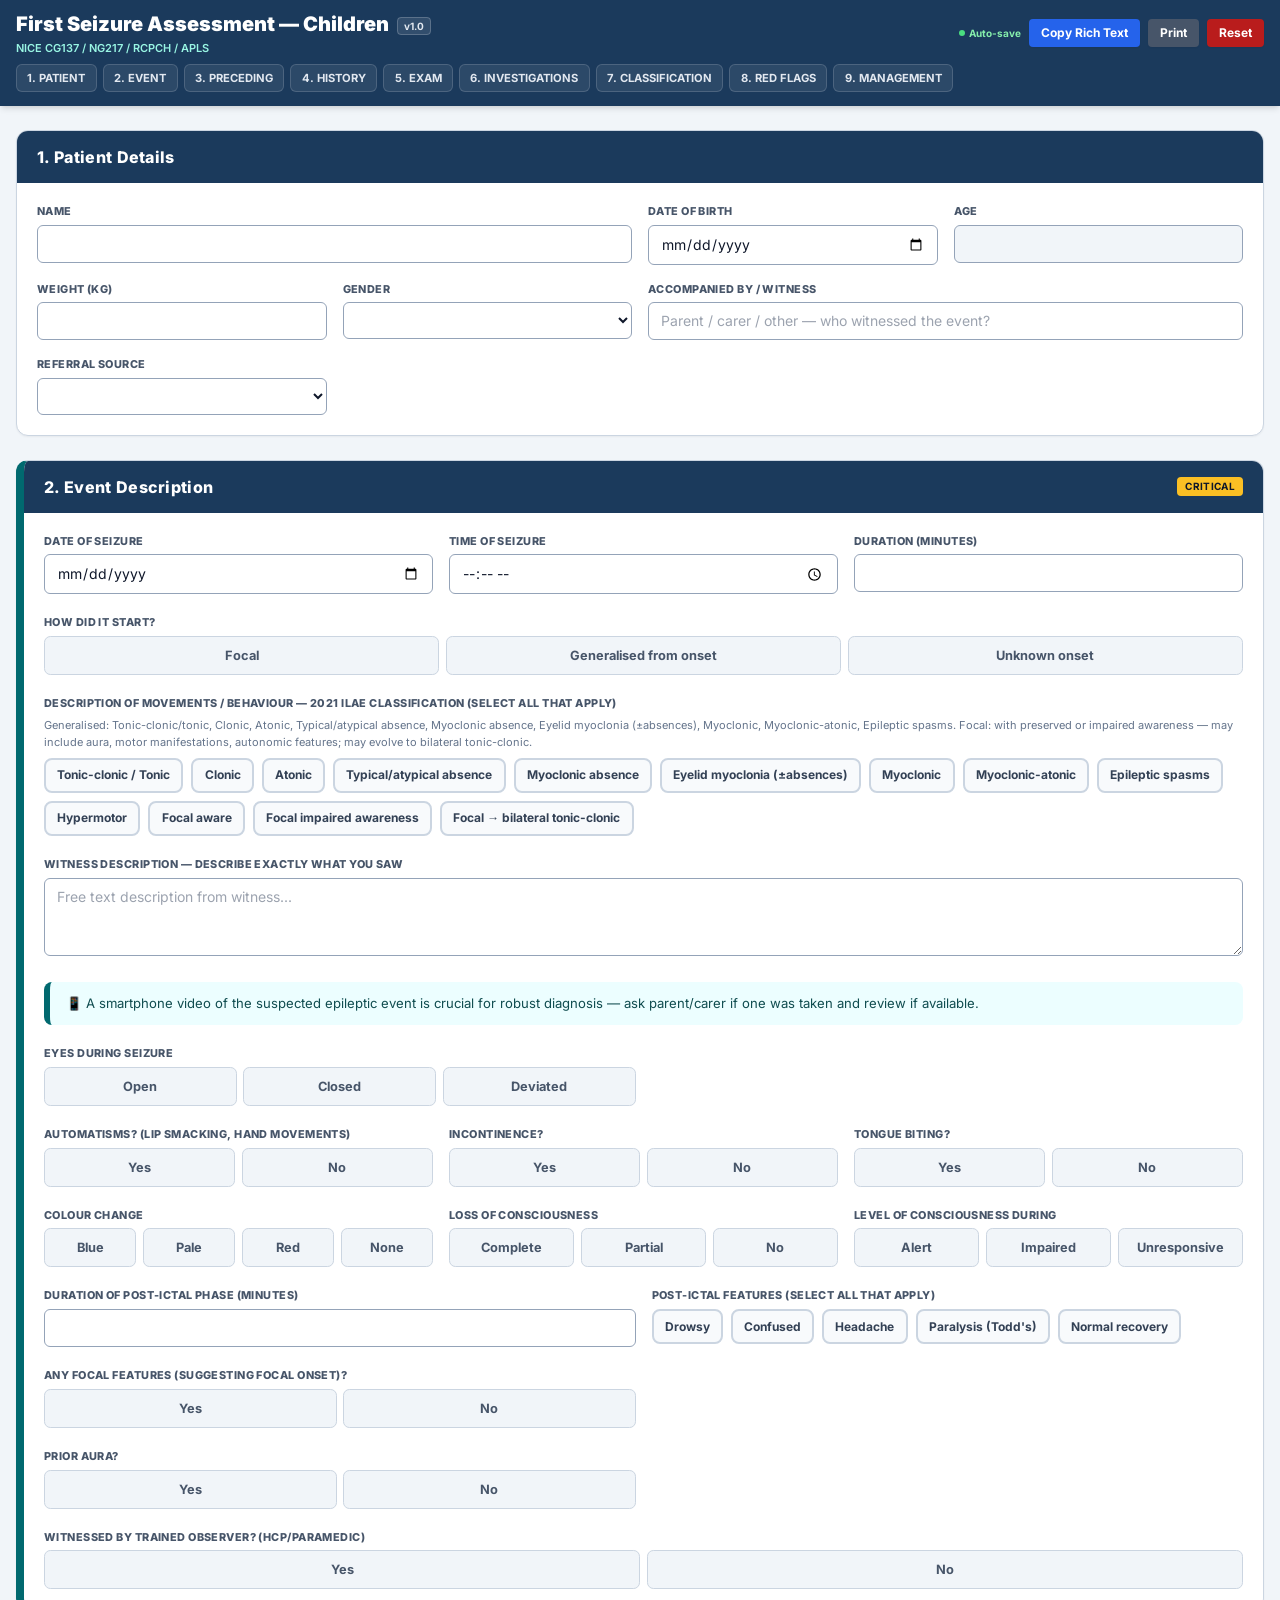
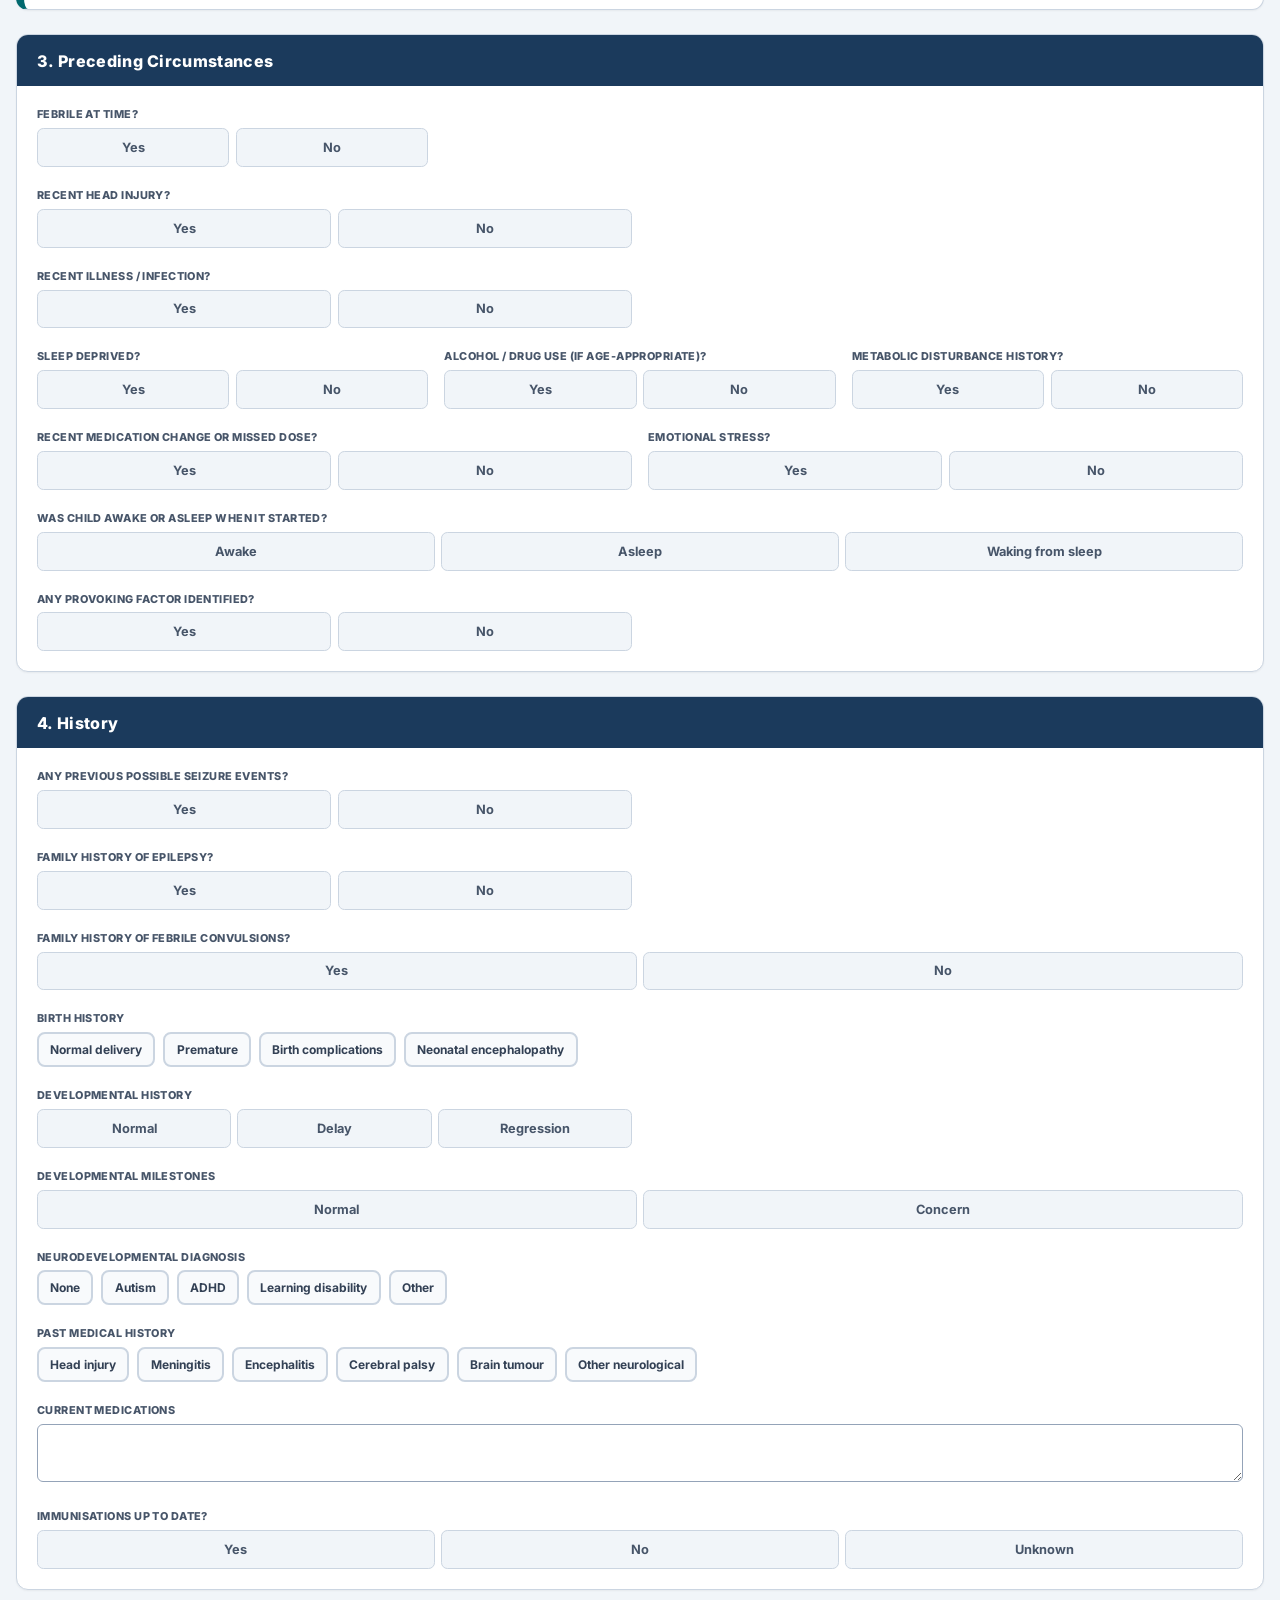
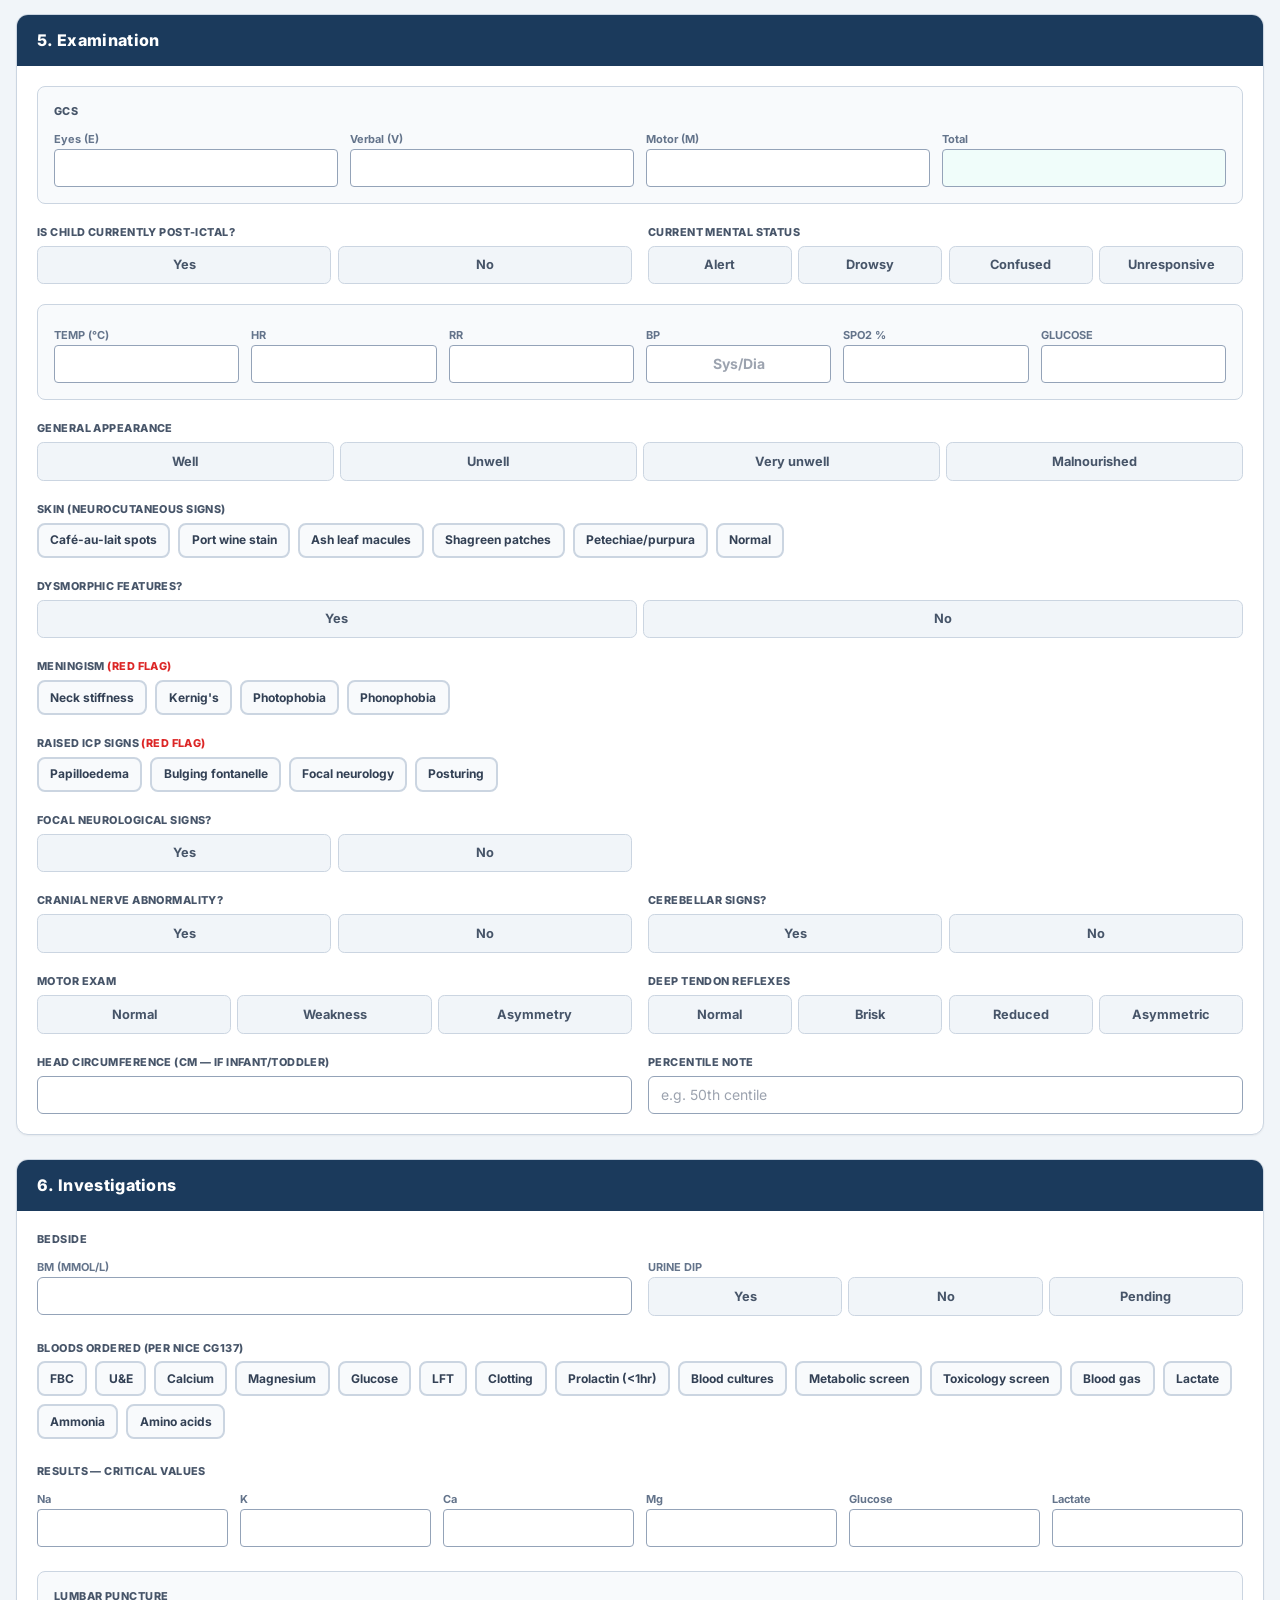
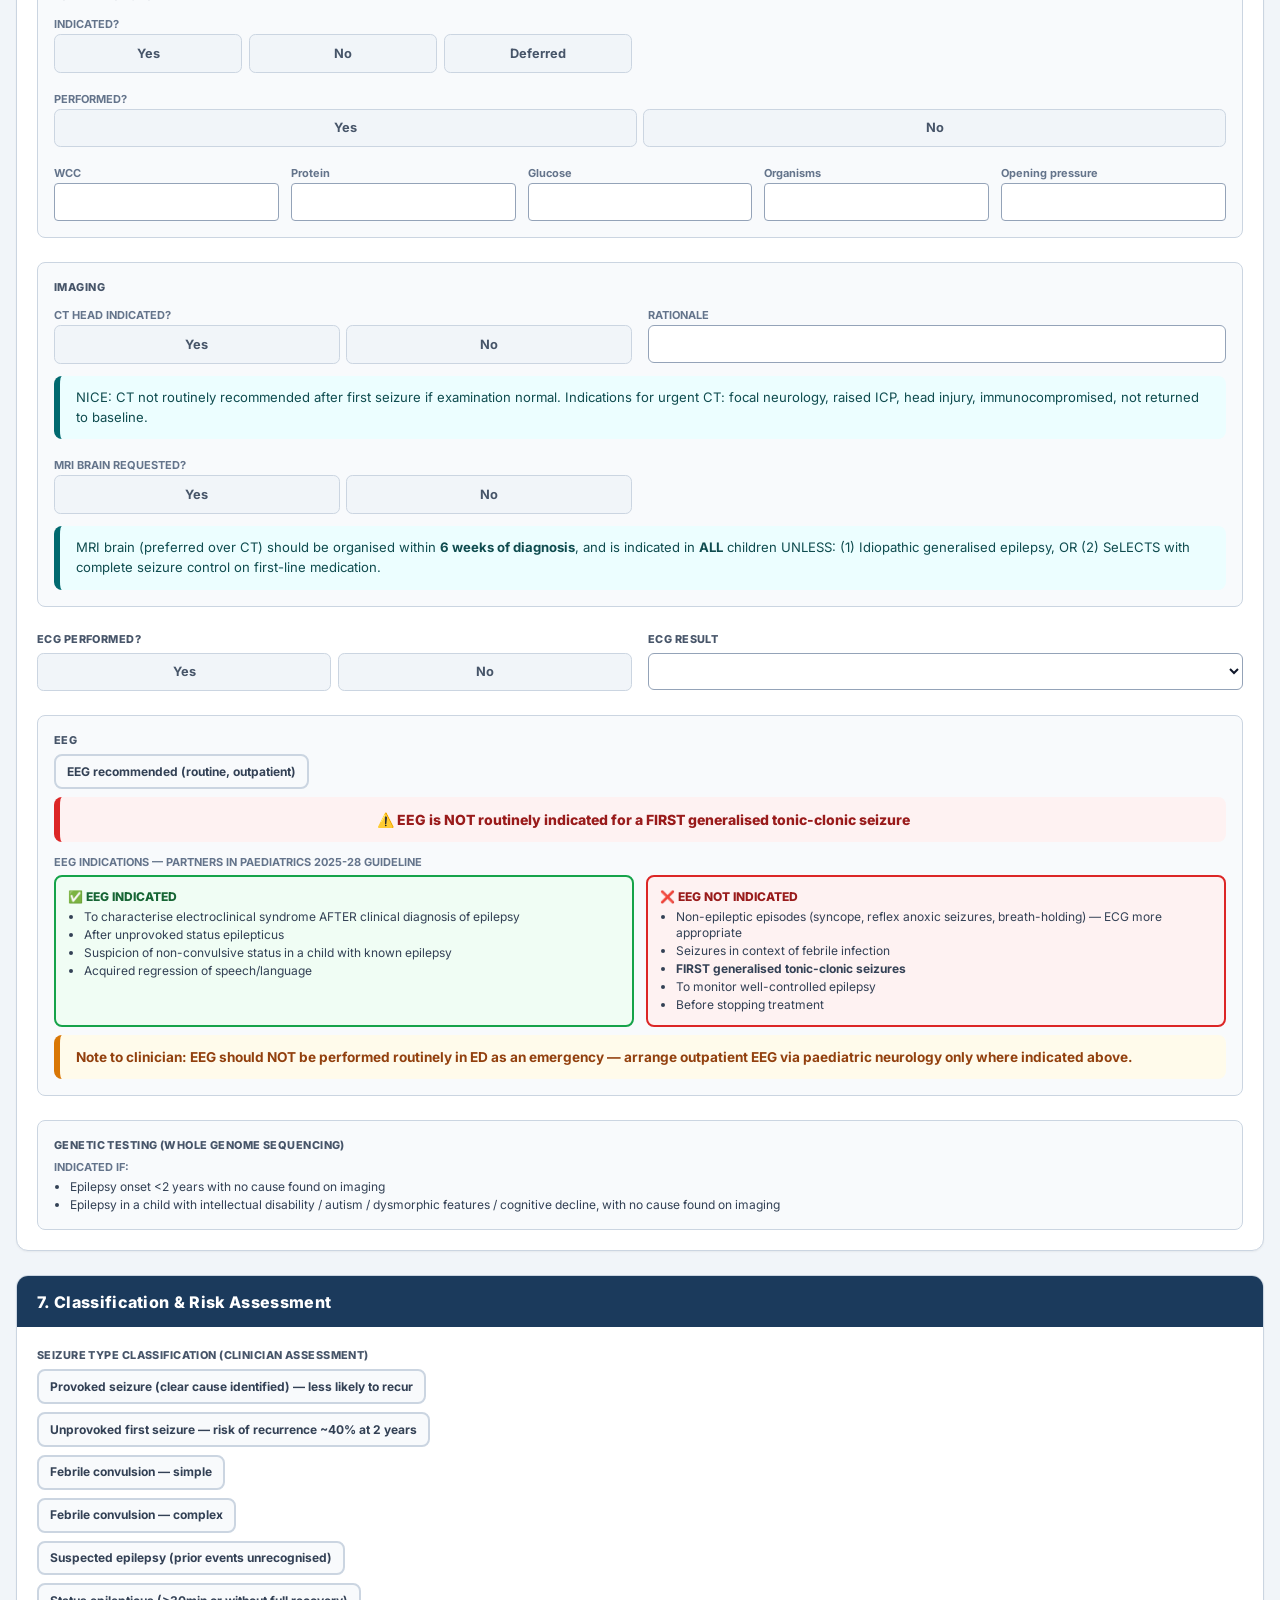
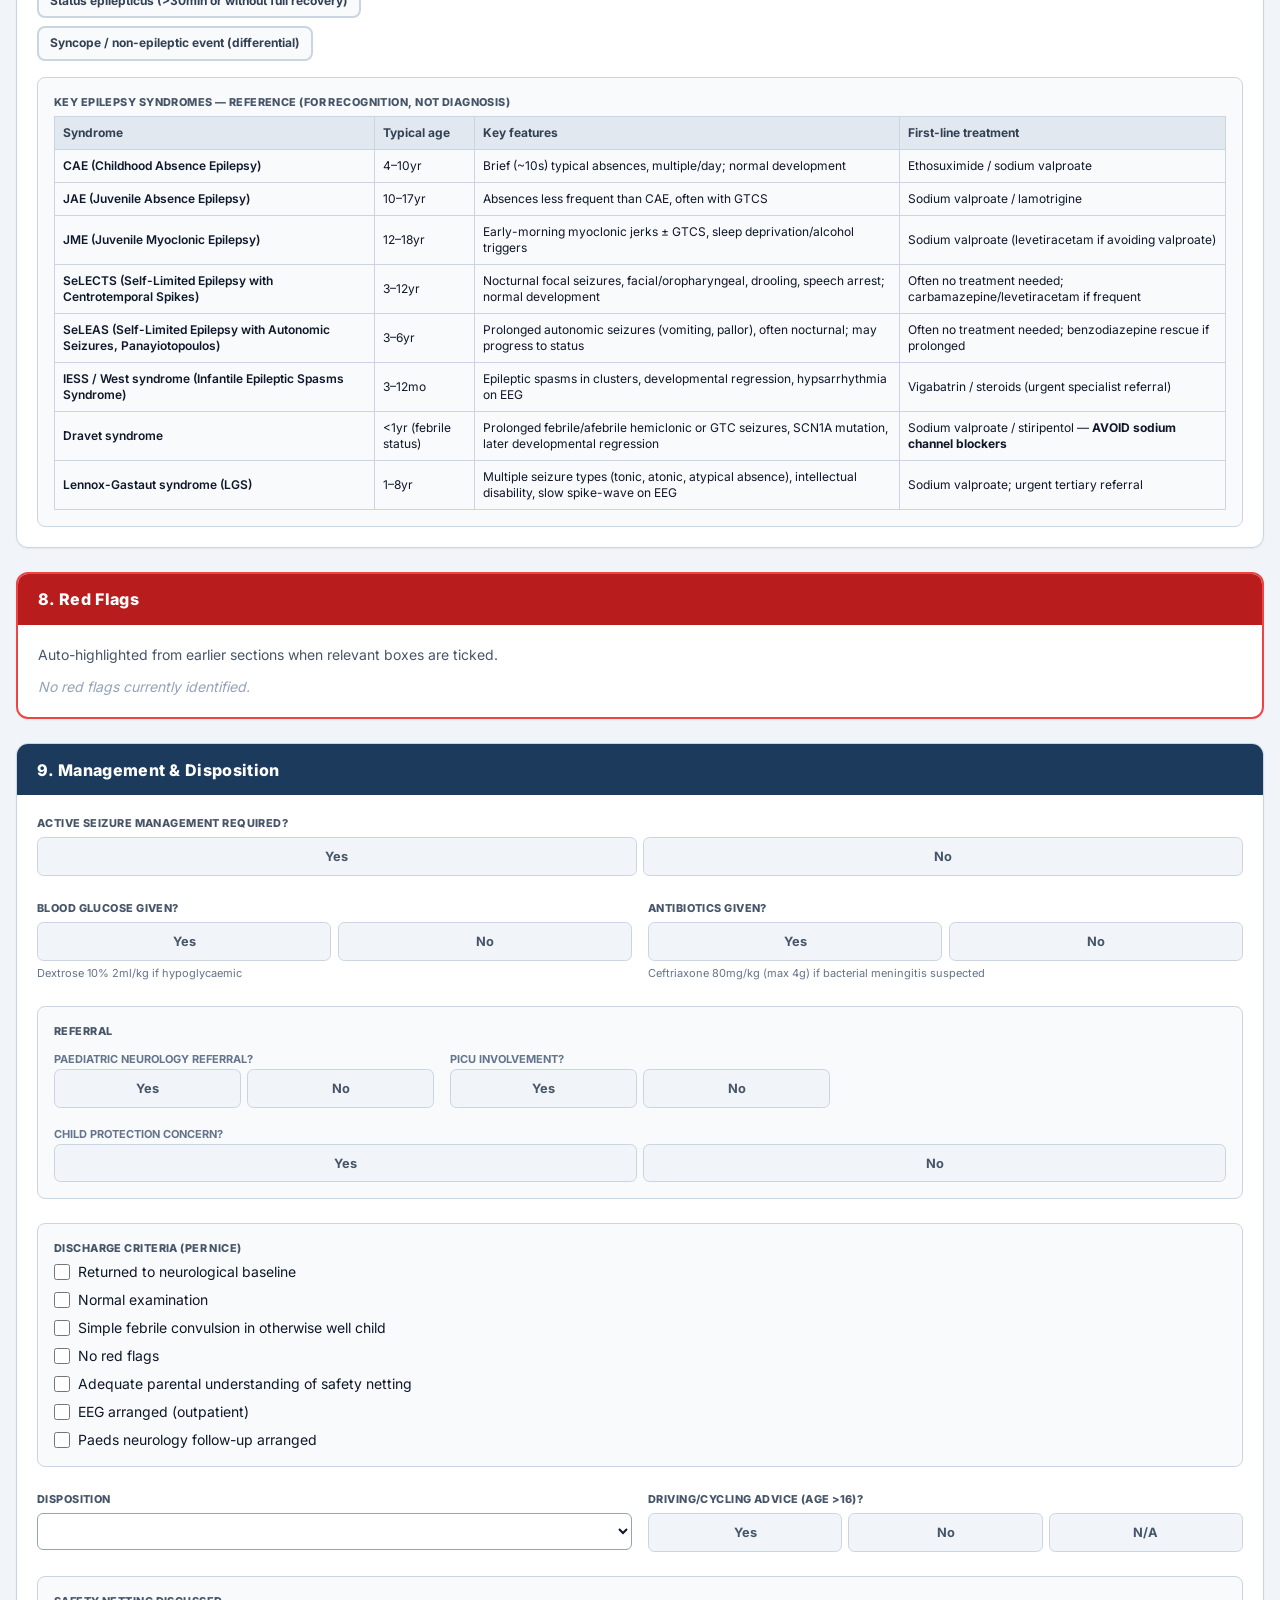
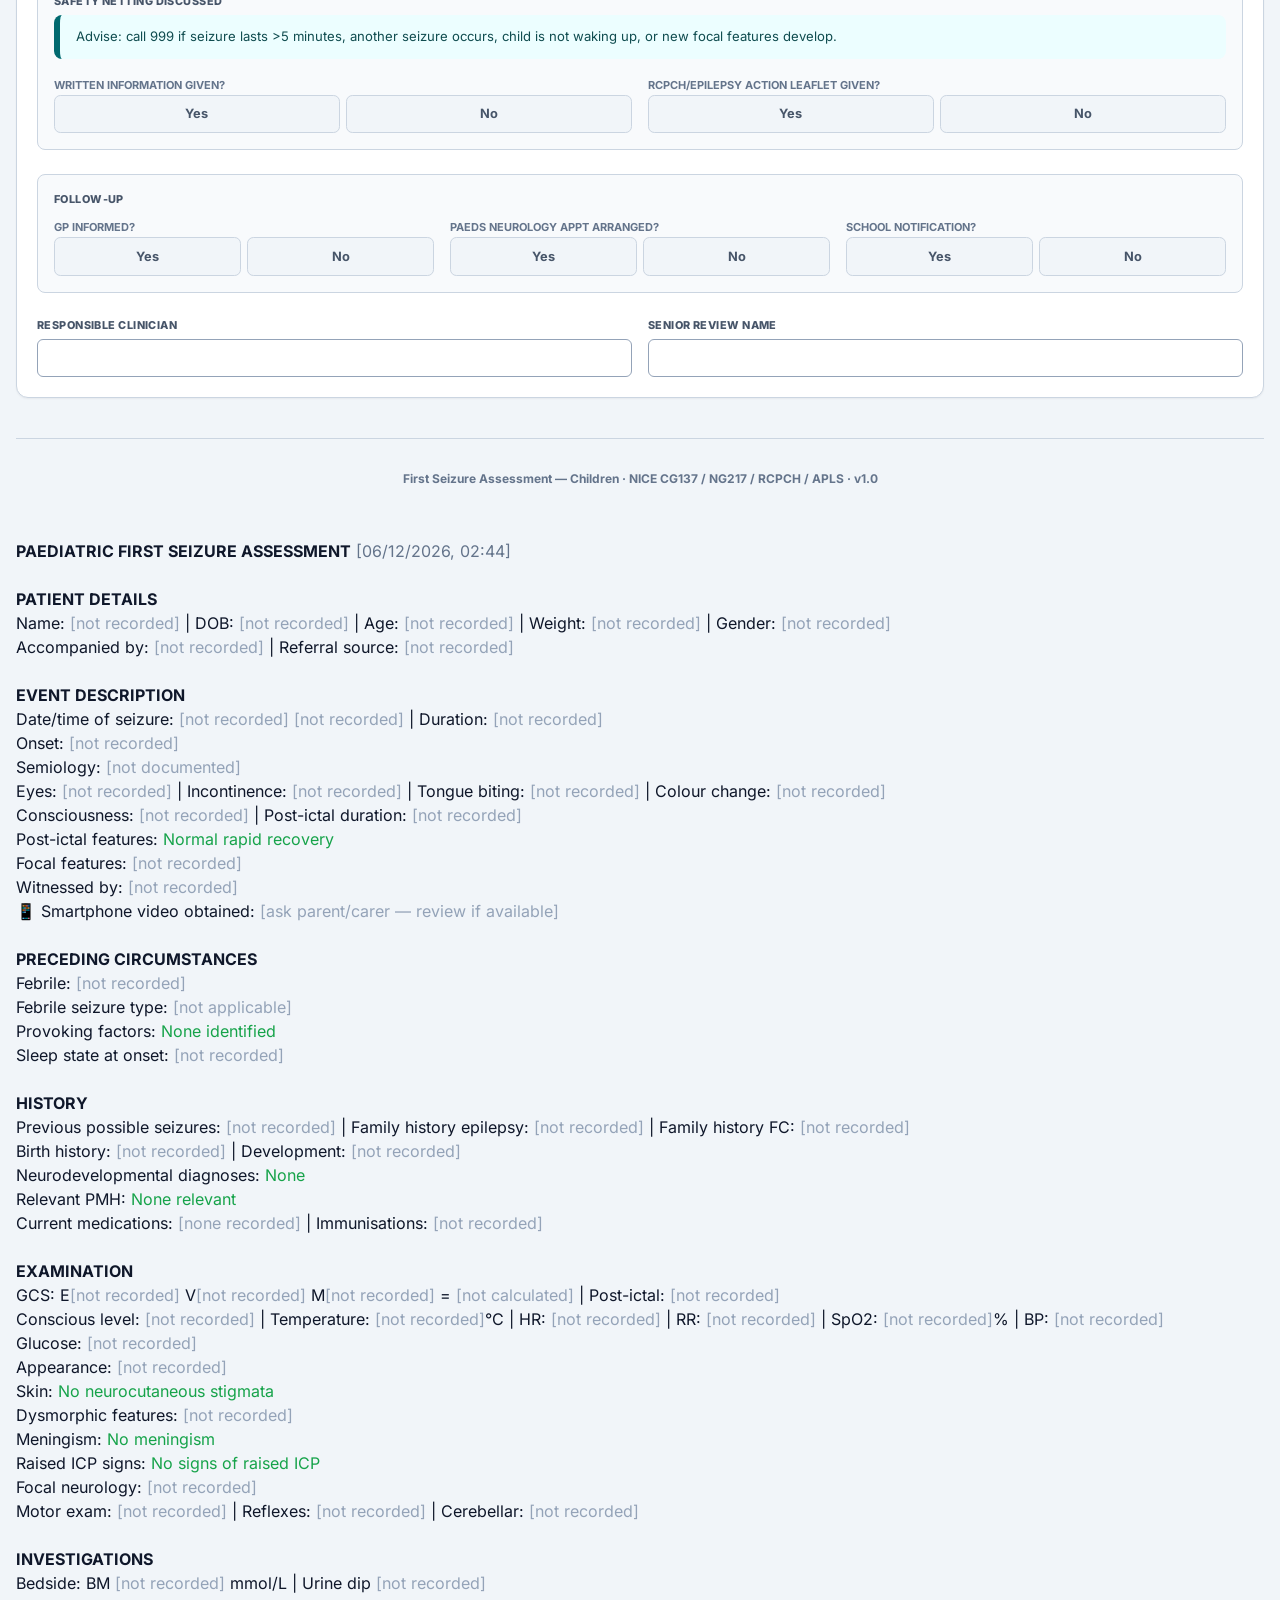
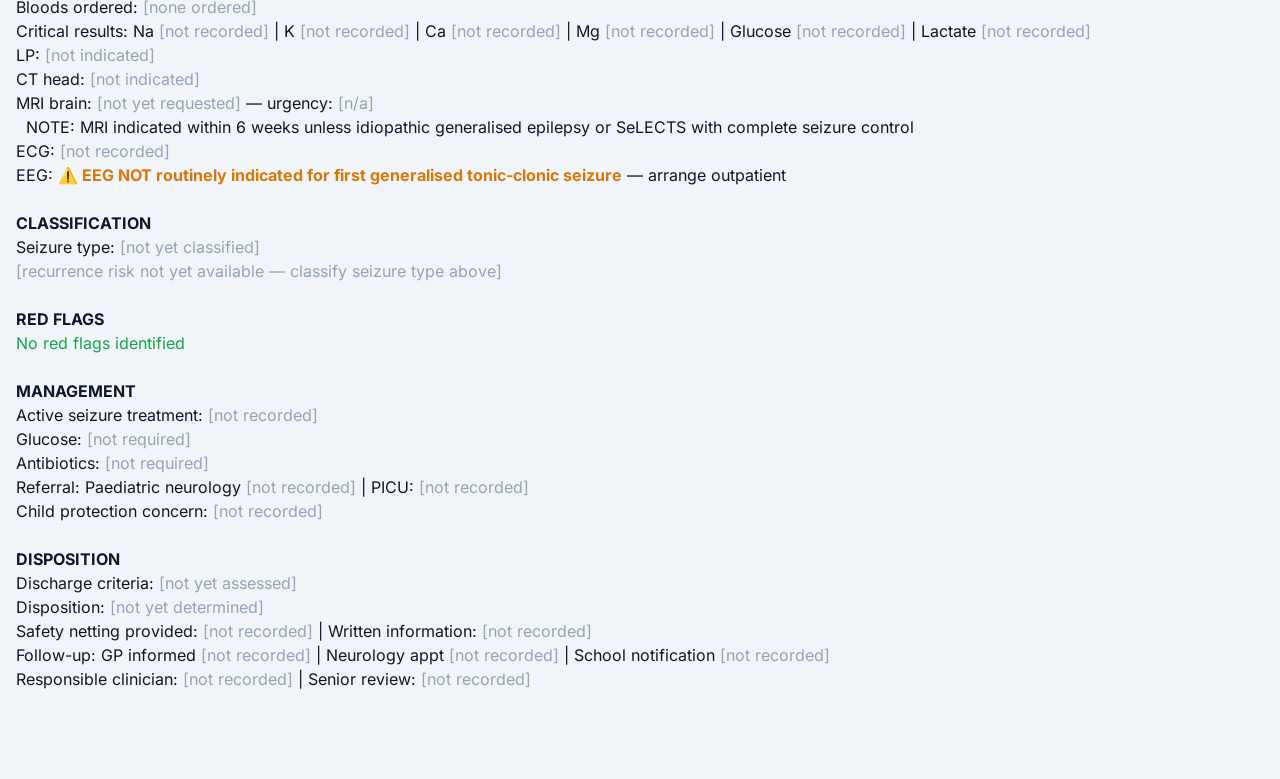
==== paed-seizure-standalone.html @ 43f11011 "feat: add self-contained standalone file for SharePoint (pre-populated EPR note template)" ====
<!DOCTYPE html>
<html lang="en-GB">
<head>
<meta charset="UTF-8">
<meta name="viewport" content="width=device-width, initial-scale=1.0">
<title>First Seizure Assessment — Children | NICE CG137 / NG217 / RCPCH</title>



<style>
  :root{
    --navy:#1B3A5C;
    --navy-dark:#132a44;
    --teal:#01696F;
    --teal-dark:#014f54;
  }
  body{font-family:'Inter',sans-serif;}
  html{scroll-behavior:smooth;}
  [id^="sec-"]{scroll-margin-top:150px;}
  input,textarea,select{border-color:#94a3b8;outline:none;transition:all .15s;}
  input:focus,textarea:focus,select:focus{border-color:var(--teal);box-shadow:0 0 0 3px rgba(1,105,111,0.15);}
  ::-webkit-scrollbar{width:8px;}
  ::-webkit-scrollbar-track{background:#f1f1f1;}
  ::-webkit-scrollbar-thumb{background:#64748b;border-radius:4px;}

  .card{background:#fff;border-radius:.75rem;box-shadow:0 1px 2px rgba(0,0,0,.05);border:1px solid #cbd5e1;overflow:hidden;}
  .card-header{background:var(--navy);color:#fff;padding:.85rem 1.25rem;font-weight:800;font-size:1rem;display:flex;align-items:center;justify-content:space-between;letter-spacing:.02em;}
  .card-body{padding:1.25rem;}
  .subhead{font-size:.68rem;font-weight:800;text-transform:uppercase;color:#475569;letter-spacing:.04em;margin-bottom:.35rem;display:block;}

  .nav-link{padding:.3rem .65rem;border-radius:.375rem;font-size:.7rem;font-weight:700;text-transform:uppercase;color:#e2e8f0;background:rgba(255,255,255,0.08);border:1px solid rgba(255,255,255,0.15);transition:all .15s;white-space:nowrap;}
  .nav-link:hover{background:var(--teal);color:#fff;border-color:var(--teal);}

  .chip{display:inline-flex;align-items:center;gap:.35rem;padding:.4rem .7rem;border:2px solid #cbd5e1;border-radius:.5rem;font-size:.75rem;font-weight:700;color:#334155;cursor:pointer;background:#f8fafc;transition:all .1s;user-select:none;}
  .chip:hover{background:#e2e8f0;}
  .chip input{display:none;}
  .chip input:checked + span{color:#fff;}
  .chip:has(input:checked){background:var(--teal);border-color:var(--teal-dark);color:#fff;}

  .chip-red:has(input:checked){background:#dc2626;border-color:#991b1b;}
  .chip-amber:has(input:checked){background:#d97706;border-color:#92400e;}

  .radio-pill{flex:1;text-align:center;cursor:pointer;}
  .radio-pill input{display:none;}
  .radio-pill span{display:block;padding:.55rem .5rem;border-radius:.4rem;font-weight:700;font-size:.8rem;color:#475569;background:#f1f5f9;border:1px solid #cbd5e1;transition:all .12s;}
  .radio-pill input:checked + span{background:var(--teal);color:#fff;border-color:var(--teal-dark);}
  .radio-group{display:flex;gap:.4rem;flex-wrap:wrap;}

  .alert-box{border-left:6px solid #dc2626;background:#fef2f2;border-radius:.5rem;padding:.75rem 1rem;font-weight:700;color:#991b1b;font-size:.85rem;}
  .warn-box{border-left:6px solid #d97706;background:#fffbeb;border-radius:.5rem;padding:.75rem 1rem;font-weight:700;color:#92400e;font-size:.85rem;}
  .info-box{border-left:6px solid var(--teal);background:#ecfeff;border-radius:.5rem;padding:.75rem 1rem;color:#0f4c4f;font-size:.82rem;}

  .rich-output{font-family:'Segoe UI',Tahoma,Geneva,Verdana,sans-serif;font-size:.82rem;line-height:1.45;color:#1e293b;background:#f8fafc;border:1px solid #cbd5e1;border-radius:.5rem;padding:1rem;min-height:20rem;max-height:70vh;overflow-y:auto;white-space:pre-wrap;}
  .rich-output b{font-weight:800;color:#0f172a;}

  .redflag-banner{display:none;}
  .redflag-banner.show{display:block;}

  @media print{
    body{background:#fff!important;}
    header,.no-print,nav{display:none!important;}
    #formCol{display:none!important;}
    main{padding:0!important;margin:0!important;display:block!important;}
    #notePanel{position:static!important;width:100%!important;max-width:100%!important;box-shadow:none!important;border:none!important;}
    #epr-output{font-size:10.5pt!important;color:#000!important;background:#fff!important;border:none!important;max-height:none!important;overflow:visible!important;}
  }
</style>
<style>
/* ── SharePoint-safe two-column layout ───────────────────── */
.app-grid {
    display: grid;
    grid-template-columns: 1fr 320px;
    gap: 1.25rem;
    align-items: start;
}
.app-main-col {
    min-width: 0;
}
.app-epr-col {
    position: sticky;
    top: 72px;
    max-height: calc(100vh - 82px);
    overflow-y: auto;
}
@media print {
    .app-epr-col { display: none !important; }
    .app-grid { display: block !important; }
}
</style>
<style>
/* ── SharePoint-safe two-column layout ───────────────────── */
.app-grid {
    display: grid;
    grid-template-columns: 1fr 320px;
    gap: 1.25rem;
    align-items: start;
}
.app-main-col {
    min-width: 0;
}
.app-epr-col {
    position: sticky;
    top: 72px;
    max-height: calc(100vh - 82px);
    overflow-y: auto;
}
@media print {
    .app-epr-col { display: none !important; }
    .app-grid { display: block !important; }
}
</style>
<style>
@font-face{font-family:'Inter';font-weight:400 900;font-display:swap;src:url('[data-uri]') format('woff2');unicode-range:U+0100-02BA,U+1D00-1DBF,U+1E00-1E9F,U+2020,U+20A0-20AB,U+20AD-20C0,U+2113,U+2C60-2C7F,U+A720-A7FF;}
@font-face{font-family:'Inter';font-weight:400 900;font-display:swap;src:url('[data-uri]') format('woff2');unicode-range:U+0000-00FF,U+0131,U+0152-0153,U+02BB-02BC,U+02C6,U+02DA,U+02DC,U+2000-206F,U+20AC,U+2122,U+2191,U+2193,U+2212,U+2215,U+FEFF,U+FFFD;}
*,:after,:before{--tw-border-spacing-x:0;--tw-border-spacing-y:0;--tw-translate-x:0;--tw-translate-y:0;--tw-rotate:0;--tw-skew-x:0;--tw-skew-y:0;--tw-scale-x:1;--tw-scale-y:1;--tw-pan-x: ;--tw-pan-y: ;--tw-pinch-zoom: ;--tw-scroll-snap-strictness:proximity;--tw-gradient-from-position: ;--tw-gradient-via-position: ;--tw-gradient-to-position: ;--tw-ordinal: ;--tw-slashed-zero: ;--tw-numeric-figure: ;--tw-numeric-spacing: ;--tw-numeric-fraction: ;--tw-ring-inset: ;--tw-ring-offset-width:0px;--tw-ring-offset-color:#fff;--tw-ring-color:rgba(59,130,246,.5);--tw-ring-offset-shadow:0 0 #0000;--tw-ring-shadow:0 0 #0000;--tw-shadow:0 0 #0000;--tw-shadow-colored:0 0 #0000;--tw-blur: ;--tw-brightness: ;--tw-contrast: ;--tw-grayscale: ;--tw-hue-rotate: ;--tw-invert: ;--tw-saturate: ;--tw-sepia: ;--tw-drop-shadow: ;--tw-backdrop-blur: ;--tw-backdrop-brightness: ;--tw-backdrop-contrast: ;--tw-backdrop-grayscale: ;--tw-backdrop-hue-rotate: ;--tw-backdrop-invert: ;--tw-backdrop-opacity: ;--tw-backdrop-saturate: ;--tw-backdrop-sepia: ;--tw-contain-size: ;--tw-contain-layout: ;--tw-contain-paint: ;--tw-contain-style: }::backdrop{--tw-border-spacing-x:0;--tw-border-spacing-y:0;--tw-translate-x:0;--tw-translate-y:0;--tw-rotate:0;--tw-skew-x:0;--tw-skew-y:0;--tw-scale-x:1;--tw-scale-y:1;--tw-pan-x: ;--tw-pan-y: ;--tw-pinch-zoom: ;--tw-scroll-snap-strictness:proximity;--tw-gradient-from-position: ;--tw-gradient-via-position: ;--tw-gradient-to-position: ;--tw-ordinal: ;--tw-slashed-zero: ;--tw-numeric-figure: ;--tw-numeric-spacing: ;--tw-numeric-fraction: ;--tw-ring-inset: ;--tw-ring-offset-width:0px;--tw-ring-offset-color:#fff;--tw-ring-color:rgba(59,130,246,.5);--tw-ring-offset-shadow:0 0 #0000;--tw-ring-shadow:0 0 #0000;--tw-shadow:0 0 #0000;--tw-shadow-colored:0 0 #0000;--tw-blur: ;--tw-brightness: ;--tw-contrast: ;--tw-grayscale: ;--tw-hue-rotate: ;--tw-invert: ;--tw-saturate: ;--tw-sepia: ;--tw-drop-shadow: ;--tw-backdrop-blur: ;--tw-backdrop-brightness: ;--tw-backdrop-contrast: ;--tw-backdrop-grayscale: ;--tw-backdrop-hue-rotate: ;--tw-backdrop-invert: ;--tw-backdrop-opacity: ;--tw-backdrop-saturate: ;--tw-backdrop-sepia: ;--tw-contain-size: ;--tw-contain-layout: ;--tw-contain-paint: ;--tw-contain-style: }/*! tailwindcss v3.4.19 | MIT License | https://tailwindcss.com*/*,:after,:before{box-sizing:border-box;border:0 solid #e5e7eb}:after,:before{--tw-content:""}:host,html{line-height:1.5;-webkit-text-size-adjust:100%;-moz-tab-size:4;-o-tab-size:4;tab-size:4;font-family:ui-sans-serif,system-ui,sans-serif,Apple Color Emoji,Segoe UI Emoji,Segoe UI Symbol,Noto Color Emoji;font-feature-settings:normal;font-variation-settings:normal;-webkit-tap-highlight-color:transparent}body{margin:0;line-height:inherit}hr{height:0;color:inherit;border-top-width:1px}abbr:where([title]){-webkit-text-decoration:underline dotted;text-decoration:underline dotted}h1,h2,h3,h4,h5,h6{font-size:inherit;font-weight:inherit}a{color:inherit;text-decoration:inherit}b,strong{font-weight:bolder}code,kbd,pre,samp{font-family:ui-monospace,SFMono-Regular,Menlo,Monaco,Consolas,Liberation Mono,Courier New,monospace;font-feature-settings:normal;font-variation-settings:normal;font-size:1em}small{font-size:80%}sub,sup{font-size:75%;line-height:0;position:relative;vertical-align:baseline}sub{bottom:-.25em}sup{top:-.5em}table{text-indent:0;border-color:inherit;border-collapse:collapse}button,input,optgroup,select,textarea{font-family:inherit;font-feature-settings:inherit;font-variation-settings:inherit;font-size:100%;font-weight:inherit;line-height:inherit;letter-spacing:inherit;color:inherit;margin:0;padding:0}button,select{text-transform:none}button,input:where([type=button]),input:where([type=reset]),input:where([type=submit]){-webkit-appearance:button;background-color:transparent;background-image:none}:-moz-focusring{outline:auto}:-moz-ui-invalid{box-shadow:none}progress{vertical-align:baseline}::-webkit-inner-spin-button,::-webkit-outer-spin-button{height:auto}[type=search]{-webkit-appearance:textfield;outline-offset:-2px}::-webkit-search-decoration{-webkit-appearance:none}::-webkit-file-upload-button{-webkit-appearance:button;font:inherit}summary{display:list-item}blockquote,dd,dl,figure,h1,h2,h3,h4,h5,h6,hr,p,pre{margin:0}fieldset{margin:0}fieldset,legend{padding:0}menu,ol,ul{list-style:none;margin:0;padding:0}dialog{padding:0}textarea{resize:vertical}input::-moz-placeholder,textarea::-moz-placeholder{opacity:1;color:#9ca3af}input::placeholder,textarea::placeholder{opacity:1;color:#9ca3af}[role=button],button{cursor:pointer}:disabled{cursor:default}audio,canvas,embed,iframe,img,object,svg,video{display:block;vertical-align:middle}img,video{max-width:100%;height:auto}[hidden]:where(:not([hidden=until-found])){display:none}.container{width:100%}@media (min-width:640px){.container{max-width:640px}}@media (min-width:768px){.container{max-width:768px}}@media (min-width:1024px){.container{max-width:1024px}}@media (min-width:1280px){.container{max-width:1280px}}@media (min-width:1536px){.container{max-width:1536px}}.relative{position:relative}.sticky{position:sticky}.top-0{top:0}.top-24{top:6rem}.z-50{z-index:50}.mx-auto{margin-left:auto;margin-right:auto}.mb-1{margin-bottom:.25rem}.mb-2{margin-bottom:.5rem}.mb-3{margin-bottom:.75rem}.ml-1{margin-left:.25rem}.ml-2{margin-left:.5rem}.mt-1{margin-top:.25rem}.mt-3{margin-top:.75rem}.mt-4{margin-top:1rem}.block{display:block}.flex{display:flex}.table{display:table}.grid{display:grid}.hidden{display:none}.h-1\.5{height:.375rem}.h-4{height:1rem}.h-5{height:1.25rem}.w-1\.5{width:.375rem}.w-4{width:1rem}.w-5{width:1.25rem}.w-fit{width:-moz-fit-content;width:fit-content}.w-full{width:100%}.flex-1{flex:1 1 0%}.border-collapse{border-collapse:collapse}@keyframes pulse{50%{opacity:.5}}.animate-pulse{animation:pulse 2s cubic-bezier(.4,0,.6,1) infinite}.list-disc{list-style-type:disc}.grid-cols-1{grid-template-columns:repeat(1,minmax(0,1fr))}.grid-cols-2{grid-template-columns:repeat(2,minmax(0,1fr))}.grid-cols-4{grid-template-columns:repeat(4,minmax(0,1fr))}.flex-col{flex-direction:column}.flex-wrap{flex-wrap:wrap}.items-start{align-items:flex-start}.items-end{align-items:flex-end}.items-center{align-items:center}.justify-between{justify-content:space-between}.gap-1{gap:.25rem}.gap-1\.5{gap:.375rem}.gap-2{gap:.5rem}.gap-3{gap:.75rem}.gap-4{gap:1rem}.gap-5{gap:1.25rem}.gap-6{gap:1.5rem}.space-y-0\.5>:not([hidden])~:not([hidden]){--tw-space-y-reverse:0;margin-top:calc(.125rem*(1 - var(--tw-space-y-reverse)));margin-bottom:calc(.125rem*var(--tw-space-y-reverse))}.space-y-1>:not([hidden])~:not([hidden]){--tw-space-y-reverse:0;margin-top:calc(.25rem*(1 - var(--tw-space-y-reverse)));margin-bottom:calc(.25rem*var(--tw-space-y-reverse))}.space-y-4>:not([hidden])~:not([hidden]){--tw-space-y-reverse:0;margin-top:calc(1rem*(1 - var(--tw-space-y-reverse)));margin-bottom:calc(1rem*var(--tw-space-y-reverse))}.overflow-x-auto{overflow-x:auto}.rounded{border-radius:.25rem}.rounded-full{border-radius:9999px}.rounded-lg{border-radius:.5rem}.rounded-md{border-radius:.375rem}.border{border-width:1px}.border-2{border-width:2px}.border-l-\[8px\]{border-left-width:8px}.border-t{border-top-width:1px}.border-green-600{--tw-border-opacity:1;border-color:rgb(22 163 74/var(--tw-border-opacity,1))}.border-red-500{--tw-border-opacity:1;border-color:rgb(239 68 68/var(--tw-border-opacity,1))}.border-red-600{--tw-border-opacity:1;border-color:rgb(220 38 38/var(--tw-border-opacity,1))}.border-slate-300{--tw-border-opacity:1;border-color:rgb(203 213 225/var(--tw-border-opacity,1))}.border-white\/20{border-color:hsla(0,0%,100%,.2)}.bg-amber-400{--tw-bg-opacity:1;background-color:rgb(251 191 36/var(--tw-bg-opacity,1))}.bg-blue-600{--tw-bg-opacity:1;background-color:rgb(37 99 235/var(--tw-bg-opacity,1))}.bg-green-400{--tw-bg-opacity:1;background-color:rgb(74 222 128/var(--tw-bg-opacity,1))}.bg-green-50{--tw-bg-opacity:1;background-color:rgb(240 253 244/var(--tw-bg-opacity,1))}.bg-red-50{--tw-bg-opacity:1;background-color:rgb(254 242 242/var(--tw-bg-opacity,1))}.bg-red-700{--tw-bg-opacity:1;background-color:rgb(185 28 28/var(--tw-bg-opacity,1))}.bg-slate-100{--tw-bg-opacity:1;background-color:rgb(241 245 249/var(--tw-bg-opacity,1))}.bg-slate-200{--tw-bg-opacity:1;background-color:rgb(226 232 240/var(--tw-bg-opacity,1))}.bg-slate-50{--tw-bg-opacity:1;background-color:rgb(248 250 252/var(--tw-bg-opacity,1))}.bg-slate-600{--tw-bg-opacity:1;background-color:rgb(71 85 105/var(--tw-bg-opacity,1))}.bg-teal-50{--tw-bg-opacity:1;background-color:rgb(240 253 250/var(--tw-bg-opacity,1))}.bg-white{--tw-bg-opacity:1;background-color:rgb(255 255 255/var(--tw-bg-opacity,1))}.bg-white\/10{background-color:hsla(0,0%,100%,.1)}.p-2{padding:.5rem}.p-2\.5{padding:.625rem}.p-3{padding:.75rem}.p-4{padding:1rem}.px-1\.5{padding-left:.375rem;padding-right:.375rem}.px-2{padding-left:.5rem;padding-right:.5rem}.px-3{padding-left:.75rem;padding-right:.75rem}.px-4{padding-left:1rem;padding-right:1rem}.py-0\.5{padding-top:.125rem;padding-bottom:.125rem}.py-1\.5{padding-top:.375rem;padding-bottom:.375rem}.py-2{padding-top:.5rem;padding-bottom:.5rem}.py-2\.5{padding-top:.625rem;padding-bottom:.625rem}.py-6{padding-top:1.5rem;padding-bottom:1.5rem}.py-8{padding-top:2rem;padding-bottom:2rem}.pb-1{padding-bottom:.25rem}.pb-16{padding-bottom:4rem}.pl-4{padding-left:1rem}.pl-5{padding-left:1.25rem}.text-left{text-align:left}.text-center{text-align:center}.align-middle{vertical-align:middle}.font-mono{font-family:ui-monospace,SFMono-Regular,Menlo,Monaco,Consolas,Liberation Mono,Courier New,monospace}.text-\[10px\]{font-size:10px}.text-\[11px\]{font-size:11px}.text-lg{font-size:1.125rem;line-height:1.75rem}.text-sm{font-size:.875rem;line-height:1.25rem}.text-xs{font-size:.75rem;line-height:1rem}.font-black{font-weight:900}.font-bold{font-weight:700}.font-extrabold{font-weight:800}.font-normal{font-weight:400}.font-semibold{font-weight:600}.uppercase{text-transform:uppercase}.italic{font-style:italic}.leading-tight{line-height:1.25}.text-green-300{--tw-text-opacity:1;color:rgb(134 239 172/var(--tw-text-opacity,1))}.text-green-800{--tw-text-opacity:1;color:rgb(22 101 52/var(--tw-text-opacity,1))}.text-red-600{--tw-text-opacity:1;color:rgb(220 38 38/var(--tw-text-opacity,1))}.text-red-800{--tw-text-opacity:1;color:rgb(153 27 27/var(--tw-text-opacity,1))}.text-slate-200{--tw-text-opacity:1;color:rgb(226 232 240/var(--tw-text-opacity,1))}.text-slate-400{--tw-text-opacity:1;color:rgb(148 163 184/var(--tw-text-opacity,1))}.text-slate-500{--tw-text-opacity:1;color:rgb(100 116 139/var(--tw-text-opacity,1))}.text-slate-600{--tw-text-opacity:1;color:rgb(71 85 105/var(--tw-text-opacity,1))}.text-slate-700{--tw-text-opacity:1;color:rgb(51 65 85/var(--tw-text-opacity,1))}.text-slate-900{--tw-text-opacity:1;color:rgb(15 23 42/var(--tw-text-opacity,1))}.text-teal-200{--tw-text-opacity:1;color:rgb(153 246 228/var(--tw-text-opacity,1))}.text-teal-600{--tw-text-opacity:1;color:rgb(13 148 136/var(--tw-text-opacity,1))}.text-teal-700{--tw-text-opacity:1;color:rgb(15 118 110/var(--tw-text-opacity,1))}.text-teal-800{--tw-text-opacity:1;color:rgb(17 94 89/var(--tw-text-opacity,1))}.text-white{--tw-text-opacity:1;color:rgb(255 255 255/var(--tw-text-opacity,1))}.antialiased{-webkit-font-smoothing:antialiased;-moz-osx-font-smoothing:grayscale}.shadow-md{--tw-shadow:0 4px 6px -1px rgba(0,0,0,.1),0 2px 4px -2px rgba(0,0,0,.1);--tw-shadow-colored:0 4px 6px -1px var(--tw-shadow-color),0 2px 4px -2px var(--tw-shadow-color)}.shadow-md,.shadow-sm{box-shadow:var(--tw-ring-offset-shadow,0 0 #0000),var(--tw-ring-shadow,0 0 #0000),var(--tw-shadow)}.shadow-sm{--tw-shadow:0 1px 2px 0 rgba(0,0,0,.05);--tw-shadow-colored:0 1px 2px 0 var(--tw-shadow-color)}.filter{filter:var(--tw-blur) var(--tw-brightness) var(--tw-contrast) var(--tw-grayscale) var(--tw-hue-rotate) var(--tw-invert) var(--tw-saturate) var(--tw-sepia) var(--tw-drop-shadow)}.transition{transition-property:color,background-color,border-color,text-decoration-color,fill,stroke,opacity,box-shadow,transform,filter,-webkit-backdrop-filter;transition-property:color,background-color,border-color,text-decoration-color,fill,stroke,opacity,box-shadow,transform,filter,backdrop-filter;transition-property:color,background-color,border-color,text-decoration-color,fill,stroke,opacity,box-shadow,transform,filter,backdrop-filter,-webkit-backdrop-filter;transition-timing-function:cubic-bezier(.4,0,.2,1);transition-duration:.15s}.hover\:bg-blue-700:hover{--tw-bg-opacity:1;background-color:rgb(29 78 216/var(--tw-bg-opacity,1))}.hover\:bg-red-800:hover{--tw-bg-opacity:1;background-color:rgb(153 27 27/var(--tw-bg-opacity,1))}.hover\:bg-slate-500:hover{--tw-bg-opacity:1;background-color:rgb(100 116 139/var(--tw-bg-opacity,1))}@media (min-width:768px){.md\:col-span-1{grid-column:span 1/span 1}.md\:col-span-2{grid-column:span 2/span 2}.md\:grid-cols-2{grid-template-columns:repeat(2,minmax(0,1fr))}.md\:grid-cols-3{grid-template-columns:repeat(3,minmax(0,1fr))}.md\:grid-cols-4{grid-template-columns:repeat(4,minmax(0,1fr))}.md\:grid-cols-5{grid-template-columns:repeat(5,minmax(0,1fr))}.md\:grid-cols-6{grid-template-columns:repeat(6,minmax(0,1fr))}.md\:text-xl{font-size:1.25rem;line-height:1.75rem}}@media (min-width:1024px){.lg\:col-span-4{grid-column:span 4/span 4}.lg\:col-span-8{grid-column:span 8/span 8}}
</style>
</head>
<body class="bg-slate-100 text-slate-900 antialiased pb-16">

<header class="sticky top-0 z-50 shadow-md no-print" style="background:var(--navy);">
  <div class="container mx-auto px-4 py-2.5">
    <div class="flex flex-wrap justify-between items-center gap-2 mb-2">
      <div>
        <h1 class="text-lg md:text-xl font-black text-white leading-tight">
          First Seizure Assessment — Children
          <span class="text-[10px] font-bold text-slate-200 bg-white/10 px-1.5 py-0.5 rounded border border-white/20 align-middle ml-1">v1.0</span>
        </h1>
        <p class="text-[11px] text-teal-200 font-semibold">NICE CG137 / NG217 / RCPCH / APLS</p>
      </div>
      <div class="flex items-center gap-2">
        <p class="text-[10px] text-green-300 font-bold flex items-center gap-1" id="saveStatus">
          <span class="w-1.5 h-1.5 rounded-full bg-green-400 animate-pulse"></span> Auto-save
        </p>
        <button id="copy-rich-text-btn" onclick="copyRichText()" class="px-3 py-1.5 text-xs font-bold bg-blue-600 hover:bg-blue-700 text-white rounded shadow-sm transition">Copy Rich Text</button>
        <button id="btnPrint" class="px-3 py-1.5 text-xs font-bold bg-slate-600 hover:bg-slate-500 text-white rounded shadow-sm transition">Print</button>
        <button id="btnReset" class="px-3 py-1.5 text-xs font-bold bg-red-700 hover:bg-red-800 text-white rounded shadow-sm transition">Reset</button>
      </div>
    </div>
    <nav class="flex flex-wrap gap-1.5 pb-1 overflow-x-auto">
      <a href="#sec-1" class="nav-link">1. Patient</a>
      <a href="#sec-2" class="nav-link">2. Event</a>
      <a href="#sec-3" class="nav-link">3. Preceding</a>
      <a href="#sec-4" class="nav-link">4. History</a>
      <a href="#sec-5" class="nav-link">5. Exam</a>
      <a href="#sec-6" class="nav-link">6. Investigations</a>
      <a href="#sec-7" class="nav-link">7. Classification</a>
      <a href="#sec-8" class="nav-link">8. Red Flags</a>
      <a href="#sec-9" class="nav-link">9. Management</a>
    </nav>
  </div>
</header>

<main class="container mx-auto px-4 py-6">
  <div class="app-grid">

    <div id="formCol" class="lg:col-span-8 flex flex-col gap-6">

      <!-- RED FLAG BANNER (auto-shows) -->
      <div id="redFlagBanner" class="redflag-banner card border-2 border-red-600">
        <div class="card-header" style="background:#b91c1c;">⚠ RED FLAGS PRESENT — Review Section 8</div>
        <div class="card-body">
          <ul id="redFlagList" class="list-disc pl-5 text-sm text-red-800 font-bold space-y-1"></ul>
        </div>
      </div>

      <!-- SECTION 1 -->
      <section id="sec-1" class="card">
        <div class="card-header">1. Patient Details</div>
        <div class="card-body grid grid-cols-1 md:grid-cols-4 gap-4">
          <div class="md:col-span-2"><label class="subhead">Name</label><input type="text" id="p_name" class="w-full px-3 py-2 border rounded-md text-sm"></div>
          <div><label class="subhead">Date of Birth</label><input type="date" id="p_dob" class="w-full px-3 py-2 border rounded-md text-sm"></div>
          <div><label class="subhead">Age</label><input type="text" id="p_age" readonly class="w-full px-3 py-2 border rounded-md text-sm bg-slate-100 font-bold"></div>
          <div><label class="subhead">Weight (kg)</label><input type="number" step="0.1" id="p_weight" class="w-full px-3 py-2 border rounded-md text-sm font-bold"></div>
          <div>
            <label class="subhead">Gender</label>
            <select id="p_gender" class="w-full px-3 py-2 border rounded-md text-sm bg-white">
              <option value=""></option><option>Male</option><option>Female</option><option>Other/Not specified</option>
            </select>
          </div>
          <div class="md:col-span-2"><label class="subhead">Accompanied by / Witness</label><input type="text" id="p_accompanied" placeholder="Parent / carer / other — who witnessed the event?" class="w-full px-3 py-2 border rounded-md text-sm"></div>
          <div>
            <label class="subhead">Referral Source</label>
            <select id="p_referral" class="w-full px-3 py-2 border rounded-md text-sm bg-white">
              <option value=""></option><option>Ambulance</option><option>GP</option><option>Walk-in</option><option>Self</option><option>School</option><option>Other</option>
            </select>
          </div>
        </div>
      </section>

      <!-- SECTION 2 -->
      <section id="sec-2" class="card border-l-[8px]" style="border-left-color:var(--teal);">
        <div class="card-header">2. Event Description <span class="text-[10px] font-bold bg-amber-400 text-slate-900 px-2 py-0.5 rounded ml-2">CRITICAL</span></div>
        <div class="card-body flex flex-col gap-5">
          <div class="grid grid-cols-1 md:grid-cols-3 gap-4">
            <div><label class="subhead">Date of Seizure</label><input type="date" id="e_date" class="w-full px-3 py-2 border rounded-md text-sm"></div>
            <div><label class="subhead">Time of Seizure</label><input type="time" id="e_time" class="w-full px-3 py-2 border rounded-md text-sm"></div>
            <div>
              <label class="subhead">Duration (minutes)</label>
              <input type="number" step="0.5" id="e_duration" class="w-full px-3 py-2 border rounded-md text-sm font-bold">
              <p id="e_duration_flag" class="text-xs font-bold text-red-600 mt-1 hidden">⚠ PROLONGED SEIZURE (&gt;5 min)</p>
            </div>
          </div>

          <div>
            <label class="subhead">How did it start?</label>
            <div class="radio-group" data-name="e_onset">
              <label class="radio-pill"><input type="radio" name="e_onset" value="Focal (one side/area)"><span>Focal</span></label>
              <label class="radio-pill"><input type="radio" name="e_onset" value="Generalised from onset"><span>Generalised from onset</span></label>
              <label class="radio-pill"><input type="radio" name="e_onset" value="Unknown onset"><span>Unknown onset</span></label>
            </div>
          </div>

          <div>
            <label class="subhead">Description of movements / behaviour — 2021 ILAE classification (select all that apply)</label>
            <p class="text-[11px] text-slate-500 mb-2">Generalised: Tonic-clonic/tonic, Clonic, Atonic, Typical/atypical absence, Myoclonic absence, Eyelid myoclonia (±absences), Myoclonic, Myoclonic-atonic, Epileptic spasms. Focal: with preserved or impaired awareness — may include aura, motor manifestations, autonomic features; may evolve to bilateral tonic-clonic.</p>
            <div class="flex flex-wrap gap-2" id="e_movements_group">
              <label class="chip"><input type="checkbox" name="e_movements" value="Tonic-clonic/Tonic"><span>Tonic-clonic / Tonic</span></label>
              <label class="chip"><input type="checkbox" name="e_movements" value="Clonic"><span>Clonic</span></label>
              <label class="chip"><input type="checkbox" name="e_movements" value="Atonic"><span>Atonic</span></label>
              <label class="chip"><input type="checkbox" name="e_movements" value="Typical/atypical absence"><span>Typical/atypical absence</span></label>
              <label class="chip"><input type="checkbox" name="e_movements" value="Myoclonic absence"><span>Myoclonic absence</span></label>
              <label class="chip"><input type="checkbox" name="e_movements" value="Eyelid myoclonia (with/without absences)"><span>Eyelid myoclonia (±absences)</span></label>
              <label class="chip"><input type="checkbox" name="e_movements" value="Myoclonic"><span>Myoclonic</span></label>
              <label class="chip"><input type="checkbox" name="e_movements" value="Myoclonic-atonic"><span>Myoclonic-atonic</span></label>
              <label class="chip"><input type="checkbox" name="e_movements" value="Epileptic spasms"><span>Epileptic spasms</span></label>
              <label class="chip"><input type="checkbox" name="e_movements" value="Hypermotor"><span>Hypermotor</span></label>
              <label class="chip"><input type="checkbox" name="e_movements" value="Focal aware (with aura/motor/autonomic features)"><span>Focal aware</span></label>
              <label class="chip"><input type="checkbox" name="e_movements" value="Focal impaired awareness"><span>Focal impaired awareness</span></label>
              <label class="chip"><input type="checkbox" name="e_movements" value="Focal to bilateral tonic-clonic"><span>Focal → bilateral tonic-clonic</span></label>
            </div>
          </div>

          <div>
            <label class="subhead">Witness description — describe exactly what you saw</label>
            <textarea id="e_witness_desc" rows="3" class="w-full px-3 py-2 border rounded-md text-sm" placeholder="Free text description from witness..."></textarea>
          </div>

          <div class="info-box">📱 A smartphone video of the suspected epileptic event is crucial for robust diagnosis — ask parent/carer if one was taken and review if available.</div>

          <div class="grid grid-cols-1 md:grid-cols-2 gap-4">
            <div>
              <label class="subhead">Eyes during seizure</label>
              <div class="radio-group" data-name="e_eyes">
                <label class="radio-pill"><input type="radio" name="e_eyes" value="Open"><span>Open</span></label>
                <label class="radio-pill"><input type="radio" name="e_eyes" value="Closed"><span>Closed</span></label>
                <label class="radio-pill"><input type="radio" name="e_eyes" value="Deviated"><span>Deviated</span></label>
              </div>
            </div>
            <div id="e_eyedeviation_container" class="hidden">
              <label class="subhead">Eye deviation direction</label>
              <div class="radio-group" data-name="e_eyedirection">
                <label class="radio-pill"><input type="radio" name="e_eyedirection" value="Left"><span>Left</span></label>
                <label class="radio-pill"><input type="radio" name="e_eyedirection" value="Right"><span>Right</span></label>
              </div>
            </div>
          </div>

          <div class="grid grid-cols-1 md:grid-cols-3 gap-4">
            <div>
              <label class="subhead">Automatisms? (lip smacking, hand movements)</label>
              <div class="radio-group" data-name="e_automatisms"><label class="radio-pill"><input type="radio" name="e_automatisms" value="Yes"><span>Yes</span></label><label class="radio-pill"><input type="radio" name="e_automatisms" value="No"><span>No</span></label></div>
            </div>
            <div>
              <label class="subhead">Incontinence?</label>
              <div class="radio-group" data-name="e_incontinence"><label class="radio-pill"><input type="radio" name="e_incontinence" value="Yes"><span>Yes</span></label><label class="radio-pill"><input type="radio" name="e_incontinence" value="No"><span>No</span></label></div>
            </div>
            <div>
              <label class="subhead">Tongue biting?</label>
              <div class="radio-group" data-name="e_tonguebite"><label class="radio-pill"><input type="radio" name="e_tonguebite" value="Yes"><span>Yes</span></label><label class="radio-pill"><input type="radio" name="e_tonguebite" value="No"><span>No</span></label></div>
            </div>
          </div>
          <div id="e_tonguebite_where_container" class="hidden">
            <label class="subhead">Tongue biting — location</label>
            <div class="radio-group" data-name="e_tonguebite_where">
              <label class="radio-pill"><input type="radio" name="e_tonguebite_where" value="Tip"><span>Tip</span></label>
              <label class="radio-pill"><input type="radio" name="e_tonguebite_where" value="Lateral"><span>Lateral</span></label>
            </div>
          </div>

          <div class="grid grid-cols-1 md:grid-cols-3 gap-4">
            <div>
              <label class="subhead">Colour change</label>
              <div class="radio-group" data-name="e_colour">
                <label class="radio-pill"><input type="radio" name="e_colour" value="Blue (cyanosis)"><span>Blue</span></label>
                <label class="radio-pill"><input type="radio" name="e_colour" value="Pale"><span>Pale</span></label>
                <label class="radio-pill"><input type="radio" name="e_colour" value="Red"><span>Red</span></label>
                <label class="radio-pill"><input type="radio" name="e_colour" value="None"><span>None</span></label>
              </div>
            </div>
            <div>
              <label class="subhead">Loss of consciousness</label>
              <div class="radio-group" data-name="e_loc">
                <label class="radio-pill"><input type="radio" name="e_loc" value="Complete"><span>Complete</span></label>
                <label class="radio-pill"><input type="radio" name="e_loc" value="Partial"><span>Partial</span></label>
                <label class="radio-pill"><input type="radio" name="e_loc" value="No"><span>No</span></label>
              </div>
            </div>
            <div>
              <label class="subhead">Level of consciousness during</label>
              <div class="radio-group" data-name="e_lvlconsciousness">
                <label class="radio-pill"><input type="radio" name="e_lvlconsciousness" value="Alert"><span>Alert</span></label>
                <label class="radio-pill"><input type="radio" name="e_lvlconsciousness" value="Impaired"><span>Impaired</span></label>
                <label class="radio-pill"><input type="radio" name="e_lvlconsciousness" value="Unresponsive"><span>Unresponsive</span></label>
              </div>
            </div>
          </div>

          <div class="grid grid-cols-1 md:grid-cols-2 gap-4">
            <div><label class="subhead">Duration of post-ictal phase (minutes)</label><input type="number" step="1" id="e_postictal_duration" class="w-full px-3 py-2 border rounded-md text-sm"></div>
            <div>
              <label class="subhead">Post-ictal features (select all that apply)</label>
              <div class="flex flex-wrap gap-2">
                <label class="chip"><input type="checkbox" name="e_postictal" value="Drowsy"><span>Drowsy</span></label>
                <label class="chip"><input type="checkbox" name="e_postictal" value="Confused"><span>Confused</span></label>
                <label class="chip"><input type="checkbox" name="e_postictal" value="Headache"><span>Headache</span></label>
                <label class="chip"><input type="checkbox" name="e_postictal" value="Paralysis (Todd's)"><span>Paralysis (Todd's)</span></label>
                <label class="chip"><input type="checkbox" name="e_postictal" value="Normal recovery"><span>Normal recovery</span></label>
              </div>
            </div>
          </div>

          <div class="grid grid-cols-1 md:grid-cols-2 gap-4">
            <div>
              <label class="subhead">Any focal features (suggesting focal onset)?</label>
              <div class="radio-group" data-name="e_focalfeatures"><label class="radio-pill"><input type="radio" name="e_focalfeatures" value="Yes"><span>Yes</span></label><label class="radio-pill"><input type="radio" name="e_focalfeatures" value="No"><span>No</span></label></div>
            </div>
            <div id="e_hemiside_container" class="hidden">
              <label class="subhead">Hemiside</label>
              <select id="e_hemiside" class="w-full px-3 py-2 border rounded-md text-sm bg-white">
                <option value=""></option><option>Left</option><option>Right</option><option>Bilateral</option>
              </select>
            </div>
          </div>

          <div class="grid grid-cols-1 md:grid-cols-2 gap-4">
            <div>
              <label class="subhead">Prior aura?</label>
              <div class="radio-group" data-name="e_aura"><label class="radio-pill"><input type="radio" name="e_aura" value="Yes"><span>Yes</span></label><label class="radio-pill"><input type="radio" name="e_aura" value="No"><span>No</span></label></div>
            </div>
            <div id="e_aura_desc_container" class="hidden">
              <label class="subhead">Aura description</label>
              <input type="text" id="e_aura_desc" class="w-full px-3 py-2 border rounded-md text-sm">
            </div>
          </div>

          <div>
            <label class="subhead">Witnessed by trained observer? (HCP/paramedic)</label>
            <div class="radio-group" data-name="e_trainedwitness"><label class="radio-pill"><input type="radio" name="e_trainedwitness" value="Yes"><span>Yes</span></label><label class="radio-pill"><input type="radio" name="e_trainedwitness" value="No"><span>No</span></label></div>
          </div>
        </div>
      </section>

      <!-- SECTION 3 -->
      <section id="sec-3" class="card">
        <div class="card-header">3. Preceding Circumstances</div>
        <div class="card-body flex flex-col gap-5">
          <div class="grid grid-cols-1 md:grid-cols-3 gap-4 items-start">
            <div>
              <label class="subhead">Febrile at time?</label>
              <div class="radio-group" data-name="c_febrile"><label class="radio-pill"><input type="radio" name="c_febrile" value="Yes"><span>Yes</span></label><label class="radio-pill"><input type="radio" name="c_febrile" value="No"><span>No</span></label></div>
            </div>
            <div id="c_temp_container" class="hidden"><label class="subhead">Temperature (°C)</label><input type="number" step="0.1" id="c_temp" class="w-full px-3 py-2 border rounded-md text-sm font-bold"></div>
            <div id="c_febrile_type_container" class="hidden md:col-span-1">
              <label class="subhead">Febrile seizure type</label>
              <div class="radio-group" data-name="c_febrile_type">
                <label class="radio-pill"><input type="radio" name="c_febrile_type" value="Simple"><span>Simple</span></label>
                <label class="radio-pill"><input type="radio" name="c_febrile_type" value="Complex"><span>Complex</span></label>
              </div>
              <p class="text-[11px] text-slate-500 mt-1">Simple = &lt;15min, generalised, single episode in 24h</p>
            </div>
          </div>
          <div id="febrile_convulsion_note" class="warn-box hidden">CONSIDER FEBRILE CONVULSION — febrile, age 6 months–5 years</div>

          <div class="grid grid-cols-1 md:grid-cols-2 gap-4">
            <div>
              <label class="subhead">Recent head injury?</label>
              <div class="radio-group" data-name="c_headinjury"><label class="radio-pill"><input type="radio" name="c_headinjury" value="Yes"><span>Yes</span></label><label class="radio-pill"><input type="radio" name="c_headinjury" value="No"><span>No</span></label></div>
            </div>
            <div id="c_headinjury_details_container" class="hidden"><label class="subhead">Details</label><input type="text" id="c_headinjury_details" class="w-full px-3 py-2 border rounded-md text-sm"></div>
          </div>

          <div class="grid grid-cols-1 md:grid-cols-2 gap-4">
            <div>
              <label class="subhead">Recent illness / infection?</label>
              <div class="radio-group" data-name="c_illness"><label class="radio-pill"><input type="radio" name="c_illness" value="Yes"><span>Yes</span></label><label class="radio-pill"><input type="radio" name="c_illness" value="No"><span>No</span></label></div>
            </div>
            <div id="c_illness_details_container" class="hidden"><label class="subhead">Details</label><input type="text" id="c_illness_details" class="w-full px-3 py-2 border rounded-md text-sm"></div>
          </div>

          <div class="grid grid-cols-1 md:grid-cols-3 gap-4">
            <div>
              <label class="subhead">Sleep deprived?</label>
              <div class="radio-group" data-name="c_sleepdep"><label class="radio-pill"><input type="radio" name="c_sleepdep" value="Yes"><span>Yes</span></label><label class="radio-pill"><input type="radio" name="c_sleepdep" value="No"><span>No</span></label></div>
            </div>
            <div>
              <label class="subhead">Alcohol / drug use (if age-appropriate)?</label>
              <div class="radio-group" data-name="c_substance"><label class="radio-pill"><input type="radio" name="c_substance" value="Yes"><span>Yes</span></label><label class="radio-pill"><input type="radio" name="c_substance" value="No"><span>No</span></label></div>
            </div>
            <div>
              <label class="subhead">Metabolic disturbance history?</label>
              <div class="radio-group" data-name="c_metabolic"><label class="radio-pill"><input type="radio" name="c_metabolic" value="Yes"><span>Yes</span></label><label class="radio-pill"><input type="radio" name="c_metabolic" value="No"><span>No</span></label></div>
            </div>
          </div>

          <div class="grid grid-cols-1 md:grid-cols-2 gap-4">
            <div>
              <label class="subhead">Recent medication change or missed dose?</label>
              <div class="radio-group" data-name="c_medchange"><label class="radio-pill"><input type="radio" name="c_medchange" value="Yes"><span>Yes</span></label><label class="radio-pill"><input type="radio" name="c_medchange" value="No"><span>No</span></label></div>
            </div>
            <div>
              <label class="subhead">Emotional stress?</label>
              <div class="radio-group" data-name="c_stress"><label class="radio-pill"><input type="radio" name="c_stress" value="Yes"><span>Yes</span></label><label class="radio-pill"><input type="radio" name="c_stress" value="No"><span>No</span></label></div>
            </div>
          </div>

          <div>
            <label class="subhead">Was child awake or asleep when it started?</label>
            <div class="radio-group" data-name="c_awakestate">
              <label class="radio-pill"><input type="radio" name="c_awakestate" value="Awake"><span>Awake</span></label>
              <label class="radio-pill"><input type="radio" name="c_awakestate" value="Asleep"><span>Asleep</span></label>
              <label class="radio-pill"><input type="radio" name="c_awakestate" value="Waking from sleep"><span>Waking from sleep</span></label>
            </div>
          </div>

          <div class="grid grid-cols-1 md:grid-cols-2 gap-4">
            <div>
              <label class="subhead">Any provoking factor identified?</label>
              <div class="radio-group" data-name="c_provoking"><label class="radio-pill"><input type="radio" name="c_provoking" value="Yes"><span>Yes</span></label><label class="radio-pill"><input type="radio" name="c_provoking" value="No"><span>No</span></label></div>
            </div>
            <div id="c_provoking_details_container" class="hidden"><label class="subhead">Details</label><input type="text" id="c_provoking_details" class="w-full px-3 py-2 border rounded-md text-sm"></div>
          </div>
        </div>
      </section>

      <!-- SECTION 4 -->
      <section id="sec-4" class="card">
        <div class="card-header">4. History</div>
        <div class="card-body flex flex-col gap-5">
          <div class="grid grid-cols-1 md:grid-cols-2 gap-4">
            <div>
              <label class="subhead">Any previous possible seizure events?</label>
              <div class="radio-group" data-name="h_priorseizures"><label class="radio-pill"><input type="radio" name="h_priorseizures" value="Yes"><span>Yes</span></label><label class="radio-pill"><input type="radio" name="h_priorseizures" value="No"><span>No</span></label></div>
            </div>
            <div id="h_priorseizures_details_container" class="hidden"><label class="subhead">Details</label><input type="text" id="h_priorseizures_details" class="w-full px-3 py-2 border rounded-md text-sm"></div>
          </div>

          <div class="grid grid-cols-1 md:grid-cols-2 gap-4">
            <div>
              <label class="subhead">Family history of epilepsy?</label>
              <div class="radio-group" data-name="h_famepilepsy"><label class="radio-pill"><input type="radio" name="h_famepilepsy" value="Yes"><span>Yes</span></label><label class="radio-pill"><input type="radio" name="h_famepilepsy" value="No"><span>No</span></label></div>
            </div>
            <div id="h_famepilepsy_details_container" class="hidden"><label class="subhead">Details (first-degree relative?)</label><input type="text" id="h_famepilepsy_details" class="w-full px-3 py-2 border rounded-md text-sm"></div>
          </div>

          <div>
            <label class="subhead">Family history of febrile convulsions?</label>
            <div class="radio-group" data-name="h_famfebrile"><label class="radio-pill"><input type="radio" name="h_famfebrile" value="Yes"><span>Yes</span></label><label class="radio-pill"><input type="radio" name="h_famfebrile" value="No"><span>No</span></label></div>
          </div>

          <div>
            <label class="subhead">Birth history</label>
            <div class="flex flex-wrap gap-2">
              <label class="chip"><input type="checkbox" name="h_birth" value="Normal delivery"><span>Normal delivery</span></label>
              <label class="chip"><input type="checkbox" name="h_birth" value="Premature"><span>Premature</span></label>
              <label class="chip"><input type="checkbox" name="h_birth" value="Birth complications"><span>Birth complications</span></label>
              <label class="chip"><input type="checkbox" name="h_birth" value="Neonatal encephalopathy"><span>Neonatal encephalopathy</span></label>
            </div>
          </div>

          <div class="grid grid-cols-1 md:grid-cols-2 gap-4">
            <div>
              <label class="subhead">Developmental history</label>
              <div class="radio-group" data-name="h_devhistory">
                <label class="radio-pill"><input type="radio" name="h_devhistory" value="Normal"><span>Normal</span></label>
                <label class="radio-pill"><input type="radio" name="h_devhistory" value="Delay"><span>Delay</span></label>
                <label class="radio-pill"><input type="radio" name="h_devhistory" value="Regression"><span>Regression</span></label>
              </div>
            </div>
            <div id="h_devhistory_details_container" class="hidden"><label class="subhead">Details</label><input type="text" id="h_devhistory_details" class="w-full px-3 py-2 border rounded-md text-sm"></div>
          </div>

          <div>
            <label class="subhead">Developmental milestones</label>
            <div class="radio-group" data-name="h_milestones"><label class="radio-pill"><input type="radio" name="h_milestones" value="Normal"><span>Normal</span></label><label class="radio-pill"><input type="radio" name="h_milestones" value="Concern"><span>Concern</span></label></div>
          </div>

          <div>
            <label class="subhead">Neurodevelopmental diagnosis</label>
            <div class="flex flex-wrap gap-2">
              <label class="chip"><input type="checkbox" name="h_neurodev" value="None"><span>None</span></label>
              <label class="chip"><input type="checkbox" name="h_neurodev" value="Autism"><span>Autism</span></label>
              <label class="chip"><input type="checkbox" name="h_neurodev" value="ADHD"><span>ADHD</span></label>
              <label class="chip"><input type="checkbox" name="h_neurodev" value="Learning disability"><span>Learning disability</span></label>
              <label class="chip"><input type="checkbox" name="h_neurodev" value="Other"><span>Other</span></label>
            </div>
          </div>

          <div>
            <label class="subhead">Past medical history</label>
            <div class="flex flex-wrap gap-2">
              <label class="chip"><input type="checkbox" name="h_pmh" value="Head injury"><span>Head injury</span></label>
              <label class="chip"><input type="checkbox" name="h_pmh" value="Meningitis"><span>Meningitis</span></label>
              <label class="chip"><input type="checkbox" name="h_pmh" value="Encephalitis"><span>Encephalitis</span></label>
              <label class="chip"><input type="checkbox" name="h_pmh" value="Cerebral palsy"><span>Cerebral palsy</span></label>
              <label class="chip"><input type="checkbox" name="h_pmh" value="Brain tumour"><span>Brain tumour</span></label>
              <label class="chip"><input type="checkbox" name="h_pmh" value="Other neurological"><span>Other neurological</span></label>
            </div>
          </div>

          <div><label class="subhead">Current medications</label><textarea id="h_medications" rows="2" class="w-full px-3 py-2 border rounded-md text-sm"></textarea></div>

          <div>
            <label class="subhead">Immunisations up to date?</label>
            <div class="radio-group" data-name="h_immunisations">
              <label class="radio-pill"><input type="radio" name="h_immunisations" value="Yes"><span>Yes</span></label>
              <label class="radio-pill"><input type="radio" name="h_immunisations" value="No"><span>No</span></label>
              <label class="radio-pill"><input type="radio" name="h_immunisations" value="Unknown"><span>Unknown</span></label>
            </div>
          </div>
        </div>
      </section>

      <!-- SECTION 5 -->
      <section id="sec-5" class="card">
        <div class="card-header">5. Examination</div>
        <div class="card-body flex flex-col gap-5">
          <div class="bg-slate-50 border border-slate-300 rounded-lg p-4">
            <label class="subhead">GCS</label>
            <div class="grid grid-cols-4 gap-3 items-end">
              <div><label class="text-[11px] font-bold text-slate-500">Eyes (E)</label><input type="number" min="1" max="4" id="gcs_e" class="w-full px-2 py-2 border rounded text-sm font-bold text-center"></div>
              <div><label class="text-[11px] font-bold text-slate-500">Verbal (V)</label><input type="number" min="1" max="5" id="gcs_v" class="w-full px-2 py-2 border rounded text-sm font-bold text-center"></div>
              <div><label class="text-[11px] font-bold text-slate-500">Motor (M)</label><input type="number" min="1" max="6" id="gcs_m" class="w-full px-2 py-2 border rounded text-sm font-bold text-center"></div>
              <div><label class="text-[11px] font-bold text-slate-500">Total</label><input type="text" id="gcs_total" readonly class="w-full px-2 py-2 border rounded text-sm font-black text-center bg-teal-50 text-teal-800"></div>
            </div>
          </div>

          <div class="grid grid-cols-1 md:grid-cols-2 gap-4">
            <div>
              <label class="subhead">Is child currently post-ictal?</label>
              <div class="radio-group" data-name="x_postictalnow"><label class="radio-pill"><input type="radio" name="x_postictalnow" value="Yes"><span>Yes</span></label><label class="radio-pill"><input type="radio" name="x_postictalnow" value="No"><span>No</span></label></div>
            </div>
            <div>
              <label class="subhead">Current mental status</label>
              <div class="radio-group" data-name="x_mentalstatus">
                <label class="radio-pill"><input type="radio" name="x_mentalstatus" value="Alert"><span>Alert</span></label>
                <label class="radio-pill"><input type="radio" name="x_mentalstatus" value="Drowsy"><span>Drowsy</span></label>
                <label class="radio-pill"><input type="radio" name="x_mentalstatus" value="Confused"><span>Confused</span></label>
                <label class="radio-pill"><input type="radio" name="x_mentalstatus" value="Unresponsive"><span>Unresponsive</span></label>
              </div>
            </div>
          </div>

          <div class="grid grid-cols-2 md:grid-cols-6 gap-3 bg-slate-50 border border-slate-300 rounded-lg p-4">
            <div><label class="text-[11px] font-bold text-slate-500 uppercase">Temp (°C)</label><input type="number" step="0.1" id="x_temp" class="w-full px-2 py-2 border rounded text-sm font-bold text-center"></div>
            <div><label class="text-[11px] font-bold text-slate-500 uppercase">HR</label><input type="number" id="x_hr" class="w-full px-2 py-2 border rounded text-sm font-bold text-center"></div>
            <div><label class="text-[11px] font-bold text-slate-500 uppercase">RR</label><input type="number" id="x_rr" class="w-full px-2 py-2 border rounded text-sm font-bold text-center"></div>
            <div><label class="text-[11px] font-bold text-slate-500 uppercase">BP</label><input type="text" placeholder="Sys/Dia" id="x_bp" class="w-full px-2 py-2 border rounded text-sm font-bold text-center"></div>
            <div><label class="text-[11px] font-bold text-slate-500 uppercase">SpO2 %</label><input type="number" id="x_spo2" class="w-full px-2 py-2 border rounded text-sm font-bold text-center"></div>
            <div>
              <label class="text-[11px] font-bold text-slate-500 uppercase">Glucose</label>
              <input type="number" step="0.1" id="x_glucose" class="w-full px-2 py-2 border rounded text-sm font-bold text-center">
              <p id="x_glucose_flag" class="text-[10px] font-bold text-red-600 mt-1 hidden"></p>
            </div>
          </div>

          <div>
            <label class="subhead">General appearance</label>
            <div class="radio-group" data-name="x_appearance">
              <label class="radio-pill"><input type="radio" name="x_appearance" value="Well"><span>Well</span></label>
              <label class="radio-pill"><input type="radio" name="x_appearance" value="Unwell"><span>Unwell</span></label>
              <label class="radio-pill"><input type="radio" name="x_appearance" value="Very unwell"><span>Very unwell</span></label>
              <label class="radio-pill"><input type="radio" name="x_appearance" value="Malnourished"><span>Malnourished</span></label>
            </div>
          </div>

          <div>
            <label class="subhead">Skin (neurocutaneous signs)</label>
            <div class="flex flex-wrap gap-2">
              <label class="chip chip-amber"><input type="checkbox" name="x_skin" value="Café-au-lait spots"><span>Café-au-lait spots</span></label>
              <label class="chip chip-amber"><input type="checkbox" name="x_skin" value="Port wine stain"><span>Port wine stain</span></label>
              <label class="chip chip-amber"><input type="checkbox" name="x_skin" value="Ash leaf macules"><span>Ash leaf macules</span></label>
              <label class="chip chip-amber"><input type="checkbox" name="x_skin" value="Shagreen patches"><span>Shagreen patches</span></label>
              <label class="chip chip-red"><input type="checkbox" name="x_skin" value="Petechiae/purpura"><span>Petechiae/purpura</span></label>
              <label class="chip"><input type="checkbox" name="x_skin" value="Normal"><span>Normal</span></label>
            </div>
          </div>

          <div>
            <label class="subhead">Dysmorphic features?</label>
            <div class="radio-group" data-name="x_dysmorphic"><label class="radio-pill"><input type="radio" name="x_dysmorphic" value="Yes"><span>Yes</span></label><label class="radio-pill"><input type="radio" name="x_dysmorphic" value="No"><span>No</span></label></div>
          </div>

          <div>
            <label class="subhead">Meningism <span class="text-red-600">(RED FLAG)</span></label>
            <div class="flex flex-wrap gap-2">
              <label class="chip chip-red"><input type="checkbox" name="x_meningism" value="Neck stiffness"><span>Neck stiffness</span></label>
              <label class="chip chip-red"><input type="checkbox" name="x_meningism" value="Kernig's sign"><span>Kernig's</span></label>
              <label class="chip chip-red"><input type="checkbox" name="x_meningism" value="Photophobia"><span>Photophobia</span></label>
              <label class="chip chip-red"><input type="checkbox" name="x_meningism" value="Phonophobia"><span>Phonophobia</span></label>
            </div>
          </div>

          <div>
            <label class="subhead">Raised ICP signs <span class="text-red-600">(RED FLAG)</span></label>
            <div class="flex flex-wrap gap-2">
              <label class="chip chip-red"><input type="checkbox" name="x_icp" value="Papilloedema"><span>Papilloedema</span></label>
              <label class="chip chip-red"><input type="checkbox" name="x_icp" value="Bulging fontanelle"><span>Bulging fontanelle</span></label>
              <label class="chip chip-red"><input type="checkbox" name="x_icp" value="Focal neurology"><span>Focal neurology</span></label>
              <label class="chip chip-red"><input type="checkbox" name="x_icp" value="Posturing"><span>Posturing</span></label>
            </div>
          </div>

          <div class="grid grid-cols-1 md:grid-cols-2 gap-4">
            <div>
              <label class="subhead">Focal neurological signs?</label>
              <div class="radio-group" data-name="x_focalsigns"><label class="radio-pill"><input type="radio" name="x_focalsigns" value="Yes"><span>Yes</span></label><label class="radio-pill"><input type="radio" name="x_focalsigns" value="No"><span>No</span></label></div>
            </div>
            <div id="x_focalsigns_details_container" class="hidden"><label class="subhead">Which side / what</label><input type="text" id="x_focalsigns_details" class="w-full px-3 py-2 border rounded-md text-sm"></div>
          </div>

          <div class="grid grid-cols-1 md:grid-cols-2 gap-4">
            <div>
              <label class="subhead">Cranial nerve abnormality?</label>
              <div class="radio-group" data-name="x_cranialnerve"><label class="radio-pill"><input type="radio" name="x_cranialnerve" value="Yes"><span>Yes</span></label><label class="radio-pill"><input type="radio" name="x_cranialnerve" value="No"><span>No</span></label></div>
            </div>
            <div>
              <label class="subhead">Cerebellar signs?</label>
              <div class="radio-group" data-name="x_cerebellar"><label class="radio-pill"><input type="radio" name="x_cerebellar" value="Yes"><span>Yes</span></label><label class="radio-pill"><input type="radio" name="x_cerebellar" value="No"><span>No</span></label></div>
            </div>
          </div>

          <div class="grid grid-cols-1 md:grid-cols-2 gap-4">
            <div>
              <label class="subhead">Motor exam</label>
              <div class="radio-group" data-name="x_motor">
                <label class="radio-pill"><input type="radio" name="x_motor" value="Normal"><span>Normal</span></label>
                <label class="radio-pill"><input type="radio" name="x_motor" value="Weakness"><span>Weakness</span></label>
                <label class="radio-pill"><input type="radio" name="x_motor" value="Asymmetry"><span>Asymmetry</span></label>
              </div>
            </div>
            <div>
              <label class="subhead">Deep tendon reflexes</label>
              <div class="radio-group" data-name="x_reflexes">
                <label class="radio-pill"><input type="radio" name="x_reflexes" value="Normal"><span>Normal</span></label>
                <label class="radio-pill"><input type="radio" name="x_reflexes" value="Brisk"><span>Brisk</span></label>
                <label class="radio-pill"><input type="radio" name="x_reflexes" value="Reduced"><span>Reduced</span></label>
                <label class="radio-pill"><input type="radio" name="x_reflexes" value="Asymmetric"><span>Asymmetric</span></label>
              </div>
            </div>
          </div>

          <div class="grid grid-cols-1 md:grid-cols-2 gap-4">
            <div><label class="subhead">Head circumference (cm — if infant/toddler)</label><input type="number" step="0.1" id="x_headcirc" class="w-full px-3 py-2 border rounded-md text-sm"></div>
            <div><label class="subhead">Percentile note</label><input type="text" id="x_headcirc_percentile" placeholder="e.g. 50th centile" class="w-full px-3 py-2 border rounded-md text-sm"></div>
          </div>
        </div>
      </section>

      <!-- SECTION 6 -->
      <section id="sec-6" class="card">
        <div class="card-header">6. Investigations</div>
        <div class="card-body flex flex-col gap-6">
          <div>
            <label class="subhead">Bedside</label>
            <div class="grid grid-cols-1 md:grid-cols-2 gap-4">
              <div><label class="text-[11px] font-bold text-slate-500 uppercase">BM (mmol/L)</label><input type="number" step="0.1" id="i_bm" class="w-full px-3 py-2 border rounded-md text-sm font-bold"></div>
              <div>
                <label class="text-[11px] font-bold text-slate-500 uppercase">Urine dip</label>
                <div class="radio-group" data-name="i_urinedip">
                  <label class="radio-pill"><input type="radio" name="i_urinedip" value="Yes"><span>Yes</span></label>
                  <label class="radio-pill"><input type="radio" name="i_urinedip" value="No"><span>No</span></label>
                  <label class="radio-pill"><input type="radio" name="i_urinedip" value="Pending"><span>Pending</span></label>
                </div>
              </div>
            </div>
          </div>

          <div>
            <label class="subhead">Bloods ordered (per NICE CG137)</label>
            <div class="flex flex-wrap gap-2">
              <label class="chip"><input type="checkbox" name="i_bloods" value="FBC"><span>FBC</span></label>
              <label class="chip"><input type="checkbox" name="i_bloods" value="U&E"><span>U&E</span></label>
              <label class="chip"><input type="checkbox" name="i_bloods" value="Calcium"><span>Calcium</span></label>
              <label class="chip"><input type="checkbox" name="i_bloods" value="Magnesium"><span>Magnesium</span></label>
              <label class="chip"><input type="checkbox" name="i_bloods" value="Glucose"><span>Glucose</span></label>
              <label class="chip"><input type="checkbox" name="i_bloods" value="LFT"><span>LFT</span></label>
              <label class="chip"><input type="checkbox" name="i_bloods" value="Clotting"><span>Clotting</span></label>
              <label class="chip"><input type="checkbox" name="i_bloods" value="Prolactin (if within 1hr of event)"><span>Prolactin (&lt;1hr)</span></label>
              <label class="chip"><input type="checkbox" name="i_bloods" value="Blood cultures"><span>Blood cultures</span></label>
              <label class="chip"><input type="checkbox" name="i_bloods" value="Metabolic screen"><span>Metabolic screen</span></label>
              <label class="chip"><input type="checkbox" name="i_bloods" value="Toxicology screen"><span>Toxicology screen</span></label>
              <label class="chip"><input type="checkbox" name="i_bloods" value="Blood gas"><span>Blood gas</span></label>
              <label class="chip"><input type="checkbox" name="i_bloods" value="Lactate"><span>Lactate</span></label>
              <label class="chip"><input type="checkbox" name="i_bloods" value="Ammonia"><span>Ammonia</span></label>
              <label class="chip"><input type="checkbox" name="i_bloods" value="Amino acids"><span>Amino acids</span></label>
            </div>
          </div>

          <div>
            <label class="subhead">Results — critical values</label>
            <div class="grid grid-cols-2 md:grid-cols-6 gap-3">
              <div><label class="text-[11px] font-bold text-slate-500">Na</label><input type="number" step="0.1" id="i_na" class="w-full px-2 py-2 border rounded text-sm text-center"></div>
              <div><label class="text-[11px] font-bold text-slate-500">K</label><input type="number" step="0.1" id="i_k" class="w-full px-2 py-2 border rounded text-sm text-center"></div>
              <div><label class="text-[11px] font-bold text-slate-500">Ca</label><input type="number" step="0.01" id="i_ca" class="w-full px-2 py-2 border rounded text-sm text-center"></div>
              <div><label class="text-[11px] font-bold text-slate-500">Mg</label><input type="number" step="0.01" id="i_mg" class="w-full px-2 py-2 border rounded text-sm text-center"></div>
              <div><label class="text-[11px] font-bold text-slate-500">Glucose</label><input type="number" step="0.1" id="i_glucose_result" class="w-full px-2 py-2 border rounded text-sm text-center"></div>
              <div><label class="text-[11px] font-bold text-slate-500">Lactate</label><input type="number" step="0.1" id="i_lactate" class="w-full px-2 py-2 border rounded text-sm text-center"></div>
            </div>
          </div>

          <div class="border border-slate-300 rounded-lg p-4 bg-slate-50">
            <label class="subhead">Lumbar Puncture</label>
            <div class="grid grid-cols-1 md:grid-cols-2 gap-4 mb-3">
              <div>
                <label class="text-[11px] font-bold text-slate-500 uppercase">Indicated?</label>
                <div class="radio-group" data-name="i_lp_indicated">
                  <label class="radio-pill"><input type="radio" name="i_lp_indicated" value="Yes"><span>Yes</span></label>
                  <label class="radio-pill"><input type="radio" name="i_lp_indicated" value="No"><span>No</span></label>
                  <label class="radio-pill"><input type="radio" name="i_lp_indicated" value="Deferred"><span>Deferred</span></label>
                </div>
              </div>
              <div id="i_lp_reason_container" class="hidden"><label class="text-[11px] font-bold text-slate-500 uppercase">Reason (if No/Deferred)</label><input type="text" id="i_lp_reason" class="w-full px-3 py-2 border rounded-md text-sm"></div>
            </div>
            <div class="mb-3">
              <label class="text-[11px] font-bold text-slate-500 uppercase">Performed?</label>
              <div class="radio-group" data-name="i_lp_performed"><label class="radio-pill"><input type="radio" name="i_lp_performed" value="Yes"><span>Yes</span></label><label class="radio-pill"><input type="radio" name="i_lp_performed" value="No"><span>No</span></label></div>
            </div>
            <div class="grid grid-cols-2 md:grid-cols-5 gap-3">
              <div><label class="text-[11px] font-bold text-slate-500">WCC</label><input type="text" id="i_csf_wcc" class="w-full px-2 py-2 border rounded text-sm"></div>
              <div><label class="text-[11px] font-bold text-slate-500">Protein</label><input type="text" id="i_csf_protein" class="w-full px-2 py-2 border rounded text-sm"></div>
              <div><label class="text-[11px] font-bold text-slate-500">Glucose</label><input type="text" id="i_csf_glucose" class="w-full px-2 py-2 border rounded text-sm"></div>
              <div><label class="text-[11px] font-bold text-slate-500">Organisms</label><input type="text" id="i_csf_organisms" class="w-full px-2 py-2 border rounded text-sm"></div>
              <div><label class="text-[11px] font-bold text-slate-500">Opening pressure</label><input type="text" id="i_csf_pressure" class="w-full px-2 py-2 border rounded text-sm"></div>
            </div>
          </div>

          <div class="border border-slate-300 rounded-lg p-4 bg-slate-50">
            <label class="subhead">Imaging</label>
            <div class="grid grid-cols-1 md:grid-cols-2 gap-4 mb-3">
              <div>
                <label class="text-[11px] font-bold text-slate-500 uppercase">CT head indicated?</label>
                <div class="radio-group" data-name="i_ct_indicated"><label class="radio-pill"><input type="radio" name="i_ct_indicated" value="Yes"><span>Yes</span></label><label class="radio-pill"><input type="radio" name="i_ct_indicated" value="No"><span>No</span></label></div>
              </div>
              <div><label class="text-[11px] font-bold text-slate-500 uppercase">Rationale</label><input type="text" id="i_ct_rationale" class="w-full px-3 py-2 border rounded-md text-sm"></div>
            </div>
            <div class="info-box mb-3">NICE: CT not routinely recommended after first seizure if examination normal. Indications for urgent CT: focal neurology, raised ICP, head injury, immunocompromised, not returned to baseline.</div>
            <div class="grid grid-cols-1 md:grid-cols-2 gap-4">
              <div>
                <label class="text-[11px] font-bold text-slate-500 uppercase">MRI brain requested?</label>
                <div class="radio-group" data-name="i_mri_requested"><label class="radio-pill"><input type="radio" name="i_mri_requested" value="Yes"><span>Yes</span></label><label class="radio-pill"><input type="radio" name="i_mri_requested" value="No"><span>No</span></label></div>
              </div>
              <div id="i_mri_urgency_container" class="hidden">
                <label class="text-[11px] font-bold text-slate-500 uppercase">Urgency</label>
                <select id="i_mri_urgency" class="w-full px-3 py-2 border rounded-md text-sm bg-white">
                  <option value=""></option><option>Routine</option><option>Urgent</option><option>Emergency</option>
                </select>
              </div>
            </div>
            <div class="info-box mt-3">MRI brain (preferred over CT) should be organised within <strong>6 weeks of diagnosis</strong>, and is indicated in <strong>ALL</strong> children UNLESS: (1) Idiopathic generalised epilepsy, OR (2) SeLECTS with complete seizure control on first-line medication.</div>
          </div>

          <div class="grid grid-cols-1 md:grid-cols-2 gap-4">
            <div>
              <label class="subhead">ECG performed?</label>
              <div class="radio-group" data-name="i_ecg"><label class="radio-pill"><input type="radio" name="i_ecg" value="Yes"><span>Yes</span></label><label class="radio-pill"><input type="radio" name="i_ecg" value="No"><span>No</span></label></div>
            </div>
            <div>
              <label class="subhead">ECG result</label>
              <select id="i_ecg_result" class="w-full px-3 py-2 border rounded-md text-sm bg-white">
                <option value=""></option><option>Normal</option><option>Long QT</option><option>Other</option>
              </select>
            </div>
          </div>

          <div class="border border-slate-300 rounded-lg p-4 bg-slate-50">
            <label class="subhead">EEG</label>
            <div class="flex items-center gap-3 mb-2">
              <label class="chip"><input type="checkbox" id="i_eeg_recommended"><span>EEG recommended (routine, outpatient)</span></label>
            </div>

            <div class="alert-box mb-3" style="font-size:14px; font-weight:800; text-align:center;">⚠️ EEG is NOT routinely indicated for a FIRST generalised tonic-clonic seizure</div>

            <p class="text-[11px] font-bold text-slate-500 uppercase mb-1">EEG indications — Partners in Paediatrics 2025-28 guideline</p>
            <div class="grid grid-cols-1 md:grid-cols-2 gap-3 mb-2">
              <div class="rounded-lg border-2 border-green-600 bg-green-50 p-3">
                <p class="text-xs font-extrabold text-green-800 uppercase mb-1">✅ EEG Indicated</p>
                <ul class="text-xs text-slate-700 list-disc pl-4 space-y-0.5">
                  <li>To characterise electroclinical syndrome AFTER clinical diagnosis of epilepsy</li>
                  <li>After unprovoked status epilepticus</li>
                  <li>Suspicion of non-convulsive status in a child with known epilepsy</li>
                  <li>Acquired regression of speech/language</li>
                </ul>
              </div>
              <div class="rounded-lg border-2 border-red-600 bg-red-50 p-3">
                <p class="text-xs font-extrabold text-red-800 uppercase mb-1">❌ EEG NOT Indicated</p>
                <ul class="text-xs text-slate-700 list-disc pl-4 space-y-0.5">
                  <li>Non-epileptic episodes (syncope, reflex anoxic seizures, breath-holding) — ECG more appropriate</li>
                  <li>Seizures in context of febrile infection</li>
                  <li><strong>FIRST generalised tonic-clonic seizures</strong></li>
                  <li>To monitor well-controlled epilepsy</li>
                  <li>Before stopping treatment</li>
                </ul>
              </div>
            </div>
            <div class="warn-box">Note to clinician: EEG should NOT be performed routinely in ED as an emergency — arrange outpatient EEG via paediatric neurology only where indicated above.</div>
          </div>

          <div class="border border-slate-300 rounded-lg p-4 bg-slate-50">
            <label class="subhead">Genetic testing (Whole Genome Sequencing)</label>
            <p class="text-[11px] font-bold text-slate-500 uppercase mb-1">Indicated if:</p>
            <ul class="text-xs text-slate-700 list-disc pl-4 space-y-0.5">
              <li>Epilepsy onset &lt;2 years with no cause found on imaging</li>
              <li>Epilepsy in a child with intellectual disability / autism / dysmorphic features / cognitive decline, with no cause found on imaging</li>
            </ul>
          </div>
        </div>
      </section>

      <!-- SECTION 7 -->
      <section id="sec-7" class="card">
        <div class="card-header">7. Classification &amp; Risk Assessment</div>
        <div class="card-body flex flex-col gap-4">
          <div>
            <label class="subhead">Seizure type classification (clinician assessment)</label>
            <div class="flex flex-col gap-2" id="class_group">
              <label class="chip w-fit"><input type="radio" name="class_type" value="Provoked seizure (clear cause identified)"><span>Provoked seizure (clear cause identified) — less likely to recur</span></label>
              <label class="chip w-fit"><input type="radio" name="class_type" value="Unprovoked first seizure"><span>Unprovoked first seizure — risk of recurrence ~40% at 2 years</span></label>
              <label class="chip w-fit"><input type="radio" name="class_type" value="Febrile convulsion - simple"><span>Febrile convulsion — simple</span></label>
              <label class="chip w-fit"><input type="radio" name="class_type" value="Febrile convulsion - complex"><span>Febrile convulsion — complex</span></label>
              <label class="chip w-fit"><input type="radio" name="class_type" value="Suspected epilepsy"><span>Suspected epilepsy (prior events unrecognised)</span></label>
              <label class="chip w-fit"><input type="radio" name="class_type" value="Status epilepticus"><span>Status epilepticus (&gt;30min or without full recovery)</span></label>
              <label class="chip w-fit"><input type="radio" name="class_type" value="Syncope / non-epileptic event"><span>Syncope / non-epileptic event (differential)</span></label>
            </div>
          </div>
          <div id="recurrence_risk_box" class="info-box hidden font-semibold"></div>

          <div class="border border-slate-300 rounded-lg p-4 bg-slate-50">
            <label class="subhead">Key epilepsy syndromes — reference (for recognition, not diagnosis)</label>
            <div class="overflow-x-auto">
              <table class="w-full text-xs border-collapse">
                <thead>
                  <tr class="bg-slate-200 text-slate-700">
                    <th class="text-left p-2 border border-slate-300">Syndrome</th>
                    <th class="text-left p-2 border border-slate-300">Typical age</th>
                    <th class="text-left p-2 border border-slate-300">Key features</th>
                    <th class="text-left p-2 border border-slate-300">First-line treatment</th>
                  </tr>
                </thead>
                <tbody>
                  <tr><td class="p-2 border border-slate-300 font-semibold">CAE (Childhood Absence Epilepsy)</td><td class="p-2 border border-slate-300">4–10yr</td><td class="p-2 border border-slate-300">Brief (~10s) typical absences, multiple/day; normal development</td><td class="p-2 border border-slate-300">Ethosuximide / sodium valproate</td></tr>
                  <tr><td class="p-2 border border-slate-300 font-semibold">JAE (Juvenile Absence Epilepsy)</td><td class="p-2 border border-slate-300">10–17yr</td><td class="p-2 border border-slate-300">Absences less frequent than CAE, often with GTCS</td><td class="p-2 border border-slate-300">Sodium valproate / lamotrigine</td></tr>
                  <tr><td class="p-2 border border-slate-300 font-semibold">JME (Juvenile Myoclonic Epilepsy)</td><td class="p-2 border border-slate-300">12–18yr</td><td class="p-2 border border-slate-300">Early-morning myoclonic jerks ± GTCS, sleep deprivation/alcohol triggers</td><td class="p-2 border border-slate-300">Sodium valproate (levetiracetam if avoiding valproate)</td></tr>
                  <tr><td class="p-2 border border-slate-300 font-semibold">SeLECTS (Self-Limited Epilepsy with Centrotemporal Spikes)</td><td class="p-2 border border-slate-300">3–12yr</td><td class="p-2 border border-slate-300">Nocturnal focal seizures, facial/oropharyngeal, drooling, speech arrest; normal development</td><td class="p-2 border border-slate-300">Often no treatment needed; carbamazepine/levetiracetam if frequent</td></tr>
                  <tr><td class="p-2 border border-slate-300 font-semibold">SeLEAS (Self-Limited Epilepsy with Autonomic Seizures, Panayiotopoulos)</td><td class="p-2 border border-slate-300">3–6yr</td><td class="p-2 border border-slate-300">Prolonged autonomic seizures (vomiting, pallor), often nocturnal; may progress to status</td><td class="p-2 border border-slate-300">Often no treatment needed; benzodiazepine rescue if prolonged</td></tr>
                  <tr><td class="p-2 border border-slate-300 font-semibold">IESS / West syndrome (Infantile Epileptic Spasms Syndrome)</td><td class="p-2 border border-slate-300">3–12mo</td><td class="p-2 border border-slate-300">Epileptic spasms in clusters, developmental regression, hypsarrhythmia on EEG</td><td class="p-2 border border-slate-300">Vigabatrin / steroids (urgent specialist referral)</td></tr>
                  <tr><td class="p-2 border border-slate-300 font-semibold">Dravet syndrome</td><td class="p-2 border border-slate-300">&lt;1yr (febrile status)</td><td class="p-2 border border-slate-300">Prolonged febrile/afebrile hemiclonic or GTC seizures, SCN1A mutation, later developmental regression</td><td class="p-2 border border-slate-300">Sodium valproate / stiripentol — <strong>AVOID sodium channel blockers</strong></td></tr>
                  <tr><td class="p-2 border border-slate-300 font-semibold">Lennox-Gastaut syndrome (LGS)</td><td class="p-2 border border-slate-300">1–8yr</td><td class="p-2 border border-slate-300">Multiple seizure types (tonic, atonic, atypical absence), intellectual disability, slow spike-wave on EEG</td><td class="p-2 border border-slate-300">Sodium valproate; urgent tertiary referral</td></tr>
                </tbody>
              </table>
            </div>
          </div>
        </div>
      </section>

      <!-- SECTION 8 -->
      <section id="sec-8" class="card border-2 border-red-500">
        <div class="card-header" style="background:#b91c1c;">8. Red Flags</div>
        <div class="card-body">
          <p class="text-sm text-slate-600 mb-3">Auto-highlighted from earlier sections when relevant boxes are ticked.</p>
          <div id="redflags_display" class="flex flex-col gap-2">
            <p class="text-sm text-slate-400 italic">No red flags currently identified.</p>
          </div>
        </div>
      </section>

      <!-- SECTION 9 -->
      <section id="sec-9" class="card">
        <div class="card-header">9. Management &amp; Disposition</div>
        <div class="card-body flex flex-col gap-6">

          <div>
            <label class="subhead">Active seizure management required?</label>
            <div class="radio-group" data-name="m_activemgmt"><label class="radio-pill"><input type="radio" name="m_activemgmt" value="Yes"><span>Yes</span></label><label class="radio-pill"><input type="radio" name="m_activemgmt" value="No"><span>No</span></label></div>
          </div>

          <div id="m_activemgmt_container" class="hidden border border-slate-300 rounded-lg p-4 bg-slate-50">
            <label class="subhead">Medications given (dose auto-calculated from weight)</label>
            <div class="flex flex-col gap-2">
              <label class="flex items-center gap-3 bg-white border border-slate-300 rounded-lg p-2.5">
                <input type="checkbox" id="drug_midazolam" class="w-5 h-5 text-teal-600 rounded"><span class="font-semibold text-sm flex-1">Buccal midazolam <span class="text-slate-400 font-normal">(0.2mg/kg, max 10mg)</span></span>
                <span id="dose_midazolam" class="font-mono font-bold text-teal-700 text-sm"></span>
              </label>
              <label class="flex items-center gap-3 bg-white border border-slate-300 rounded-lg p-2.5">
                <input type="checkbox" id="drug_diazepam" class="w-5 h-5 text-teal-600 rounded"><span class="font-semibold text-sm flex-1">Rectal diazepam</span>
              </label>
              <label class="flex items-center gap-3 bg-white border border-slate-300 rounded-lg p-2.5">
                <input type="checkbox" id="drug_lorazepam" class="w-5 h-5 text-teal-600 rounded"><span class="font-semibold text-sm flex-1">IV lorazepam <span class="text-slate-400 font-normal">(0.1mg/kg, max 4mg)</span></span>
                <span id="dose_lorazepam" class="font-mono font-bold text-teal-700 text-sm"></span>
              </label>
              <label class="flex items-center gap-3 bg-white border border-slate-300 rounded-lg p-2.5">
                <input type="checkbox" id="drug_phenytoin" class="w-5 h-5 text-teal-600 rounded"><span class="font-semibold text-sm flex-1">IV phenytoin <span class="text-slate-400 font-normal">(20mg/kg, max 1g)</span></span>
                <span id="dose_phenytoin" class="font-mono font-bold text-teal-700 text-sm"></span>
              </label>
              <div class="alert-box">⚠️ <strong>Phenytoin (and other sodium-channel blockers — lamotrigine, carbamazepine) is CONTRAINDICATED in suspected Dravet syndrome</strong> (e.g. febrile status epilepticus &lt;12 months of age) — use sodium valproate/levetiracetam instead and refer urgently to tertiary neurology.</div>
              <label class="flex items-center gap-3 bg-white border border-slate-300 rounded-lg p-2.5">
                <input type="checkbox" id="drug_levetiracetam" class="w-5 h-5 text-teal-600 rounded"><span class="font-semibold text-sm flex-1">IV levetiracetam <span class="text-slate-400 font-normal">(40mg/kg, max 3g over 5 min)</span></span>
                <span id="dose_levetiracetam" class="font-mono font-bold text-teal-700 text-sm"></span>
              </label>
            </div>
          </div>

          <div class="grid grid-cols-1 md:grid-cols-2 gap-4">
            <div>
              <label class="subhead">Blood glucose given?</label>
              <div class="radio-group" data-name="m_glucosegiven"><label class="radio-pill"><input type="radio" name="m_glucosegiven" value="Yes"><span>Yes</span></label><label class="radio-pill"><input type="radio" name="m_glucosegiven" value="No"><span>No</span></label></div>
              <p class="text-[11px] text-slate-500 mt-1">Dextrose 10% 2ml/kg if hypoglycaemic <span id="dose_dextrose" class="font-mono font-bold text-teal-700"></span></p>
            </div>
            <div>
              <label class="subhead">Antibiotics given?</label>
              <div class="radio-group" data-name="m_abxgiven"><label class="radio-pill"><input type="radio" name="m_abxgiven" value="Yes"><span>Yes</span></label><label class="radio-pill"><input type="radio" name="m_abxgiven" value="No"><span>No</span></label></div>
              <p class="text-[11px] text-slate-500 mt-1">Ceftriaxone 80mg/kg (max 4g) if bacterial meningitis suspected <span id="dose_ceftriaxone" class="font-mono font-bold text-teal-700"></span></p>
            </div>
          </div>

          <div class="border border-slate-300 rounded-lg p-4 bg-slate-50">
            <label class="subhead">Referral</label>
            <div class="grid grid-cols-1 md:grid-cols-3 gap-4">
              <div>
                <label class="text-[11px] font-bold text-slate-500 uppercase">Paediatric neurology referral?</label>
                <div class="radio-group" data-name="r_neuroreferral"><label class="radio-pill"><input type="radio" name="r_neuroreferral" value="Yes"><span>Yes</span></label><label class="radio-pill"><input type="radio" name="r_neuroreferral" value="No"><span>No</span></label></div>
              </div>
              <div id="r_neuroreferral_urgency_container" class="hidden">
                <label class="text-[11px] font-bold text-slate-500 uppercase">Urgency</label>
                <div class="radio-group" data-name="r_neuroreferral_urgency"><label class="radio-pill"><input type="radio" name="r_neuroreferral_urgency" value="Routine"><span>Routine</span></label><label class="radio-pill"><input type="radio" name="r_neuroreferral_urgency" value="Urgent"><span>Urgent</span></label></div>
              </div>
              <div>
                <label class="text-[11px] font-bold text-slate-500 uppercase">PICU involvement?</label>
                <div class="radio-group" data-name="r_picu"><label class="radio-pill"><input type="radio" name="r_picu" value="Yes"><span>Yes</span></label><label class="radio-pill"><input type="radio" name="r_picu" value="No"><span>No</span></label></div>
              </div>
            </div>
            <div class="mt-3">
              <label class="text-[11px] font-bold text-slate-500 uppercase">Child protection concern?</label>
              <div class="radio-group" data-name="r_childprotection"><label class="radio-pill"><input type="radio" name="r_childprotection" value="Yes"><span>Yes</span></label><label class="radio-pill"><input type="radio" name="r_childprotection" value="No"><span>No</span></label></div>
            </div>
          </div>

          <div class="border border-slate-300 rounded-lg p-4 bg-slate-50">
            <label class="subhead">Discharge criteria (per NICE)</label>
            <div class="flex flex-col gap-2">
              <label class="flex items-center gap-2 text-sm"><input type="checkbox" name="dc_criteria" value="Returned to neurological baseline" class="w-4 h-4 text-teal-600 rounded"><span>Returned to neurological baseline</span></label>
              <label class="flex items-center gap-2 text-sm"><input type="checkbox" name="dc_criteria" value="Normal examination" class="w-4 h-4 text-teal-600 rounded"><span>Normal examination</span></label>
              <label class="flex items-center gap-2 text-sm"><input type="checkbox" name="dc_criteria" value="Simple febrile convulsion in otherwise well child" class="w-4 h-4 text-teal-600 rounded"><span>Simple febrile convulsion in otherwise well child</span></label>
              <label class="flex items-center gap-2 text-sm"><input type="checkbox" name="dc_criteria" value="No red flags" class="w-4 h-4 text-teal-600 rounded"><span>No red flags</span></label>
              <label class="flex items-center gap-2 text-sm"><input type="checkbox" name="dc_criteria" value="Adequate parental understanding of safety netting" class="w-4 h-4 text-teal-600 rounded"><span>Adequate parental understanding of safety netting</span></label>
              <label class="flex items-center gap-2 text-sm"><input type="checkbox" name="dc_criteria" value="EEG arranged (outpatient)" class="w-4 h-4 text-teal-600 rounded"><span>EEG arranged (outpatient)</span></label>
              <label class="flex items-center gap-2 text-sm"><input type="checkbox" name="dc_criteria" value="Paeds neurology follow-up arranged" class="w-4 h-4 text-teal-600 rounded"><span>Paeds neurology follow-up arranged</span></label>
            </div>
          </div>

          <div class="grid grid-cols-1 md:grid-cols-2 gap-4">
            <div>
              <label class="subhead">Disposition</label>
              <select id="m_disposition" class="w-full px-3 py-2 border rounded-md text-sm bg-white">
                <option value=""></option>
                <option>Discharge home</option>
                <option>Observe and discharge</option>
                <option>Admit general paeds</option>
                <option>PICU</option>
                <option>Other</option>
              </select>
            </div>
            <div>
              <label class="subhead">Driving/cycling advice (age &gt;16)?</label>
              <div class="radio-group" data-name="m_drivingadvice"><label class="radio-pill"><input type="radio" name="m_drivingadvice" value="Yes"><span>Yes</span></label><label class="radio-pill"><input type="radio" name="m_drivingadvice" value="No"><span>No</span></label><label class="radio-pill"><input type="radio" name="m_drivingadvice" value="N/A"><span>N/A</span></label></div>
            </div>
          </div>

          <div class="border border-slate-300 rounded-lg p-4 bg-slate-50">
            <label class="subhead">Safety netting discussed</label>
            <div class="info-box mb-3">Advise: call 999 if seizure lasts &gt;5 minutes, another seizure occurs, child is not waking up, or new focal features develop.</div>
            <div class="grid grid-cols-1 md:grid-cols-2 gap-4">
              <div>
                <label class="text-[11px] font-bold text-slate-500 uppercase">Written information given?</label>
                <div class="radio-group" data-name="sn_writteninfo"><label class="radio-pill"><input type="radio" name="sn_writteninfo" value="Yes"><span>Yes</span></label><label class="radio-pill"><input type="radio" name="sn_writteninfo" value="No"><span>No</span></label></div>
              </div>
              <div>
                <label class="text-[11px] font-bold text-slate-500 uppercase">RCPCH/Epilepsy Action leaflet given?</label>
                <div class="radio-group" data-name="sn_leaflet"><label class="radio-pill"><input type="radio" name="sn_leaflet" value="Yes"><span>Yes</span></label><label class="radio-pill"><input type="radio" name="sn_leaflet" value="No"><span>No</span></label></div>
              </div>
            </div>
          </div>

          <div class="border border-slate-300 rounded-lg p-4 bg-slate-50">
            <label class="subhead">Follow-up</label>
            <div class="grid grid-cols-1 md:grid-cols-3 gap-4">
              <div>
                <label class="text-[11px] font-bold text-slate-500 uppercase">GP informed?</label>
                <div class="radio-group" data-name="f_gpinformed"><label class="radio-pill"><input type="radio" name="f_gpinformed" value="Yes"><span>Yes</span></label><label class="radio-pill"><input type="radio" name="f_gpinformed" value="No"><span>No</span></label></div>
              </div>
              <div>
                <label class="text-[11px] font-bold text-slate-500 uppercase">Paeds neurology appt arranged?</label>
                <div class="radio-group" data-name="f_neuroappt"><label class="radio-pill"><input type="radio" name="f_neuroappt" value="Yes"><span>Yes</span></label><label class="radio-pill"><input type="radio" name="f_neuroappt" value="No"><span>No</span></label></div>
              </div>
              <div id="f_neuroappt_timeframe_container" class="hidden"><label class="text-[11px] font-bold text-slate-500 uppercase">Timeframe</label><input type="text" id="f_neuroappt_timeframe" placeholder="e.g. within 4 weeks" class="w-full px-3 py-2 border rounded-md text-sm"></div>
              <div>
                <label class="text-[11px] font-bold text-slate-500 uppercase">School notification?</label>
                <div class="radio-group" data-name="f_school"><label class="radio-pill"><input type="radio" name="f_school" value="Yes"><span>Yes</span></label><label class="radio-pill"><input type="radio" name="f_school" value="No"><span>No</span></label></div>
              </div>
            </div>
          </div>

          <div class="grid grid-cols-1 md:grid-cols-2 gap-4">
            <div><label class="subhead">Responsible clinician</label><input type="text" id="m_clinician" class="w-full px-3 py-2 border rounded-md text-sm"></div>
            <div><label class="subhead">Senior review name</label><input type="text" id="m_seniorreview" class="w-full px-3 py-2 border rounded-md text-sm"></div>
          </div>
        </div>
      </section>

      <footer class="mt-4 py-8 text-center border-t border-slate-300">
        <p class="text-xs text-slate-500 font-bold">First Seizure Assessment — Children · NICE CG137 / NG217 / RCPCH / APLS · v1.0</p>
      </footer>
    </div>

    <div id="epr-output" class="lg:col-span-4 relative">
      <div class="sticky top-24 space-y-4" style="width:100%;max-width:320px;">
        <section class="card">
          <div class="card-header text-sm" style="background:var(--teal);">
            <span>EPR Note</span>
          </div>
          <div class="card-body">
            <div id="epr-output" contenteditable="true" class="rich-output"></div>
          </div>
        </section>
      </div>
    </div>

  </div>
</main>


<script>

    // Sandbox-safe localStorage fallback (SharePoint srcdoc)
    const _storage = (() => {
        const mem = {};
        try { localStorage.setItem('__t','1'); localStorage.removeItem('__t'); return localStorage; }
        catch(e) { return { getItem:k=>mem[k]??null, setItem:(k,v)=>{mem[k]=String(v);}, removeItem:k=>{delete mem[k];} }; }
    })();


function copyRichText() {
    var el = document.getElementById('epr-output');
    if (!el) return;
    var htmlContent = el.innerHTML;
    var plainText = el.innerText;
    var copyBtn = document.getElementById('copy-rich-text-btn');
    function flashBtn(ok) {
        if (!copyBtn) return;
        var orig = copyBtn.textContent;
        copyBtn.textContent = ok ? '\u2713 Copied!' : 'Copy failed';
        copyBtn.style.background = ok ? '#16a34a' : '#dc2626';
        setTimeout(function() {
            copyBtn.textContent = orig;
            copyBtn.style.background = '';
        }, 1500);
    }
    if (navigator.clipboard && window.ClipboardItem) {
        navigator.clipboard.write([
            new ClipboardItem({
                'text/html':  new Blob([htmlContent], { type: 'text/html' }),
                'text/plain': new Blob([plainText],  { type: 'text/plain' })
            })
        ]).then(function() { flashBtn(true); })
          .catch(function() {
            navigator.clipboard.writeText(plainText)
                .then(function() { flashBtn(true); })
                .catch(function() { flashBtn(false); });
        });
    } else if (navigator.clipboard) {
        navigator.clipboard.writeText(plainText)
            .then(function() { flashBtn(true); })
            .catch(function() { flashBtn(false); });
    } else {
        try {
            var range = document.createRange();
            range.selectNodeContents(el);
            var sel = window.getSelection();
            sel.removeAllRanges();
            sel.addRange(range);
            document.execCommand('copy');
            sel.removeAllRanges();
            flashBtn(true);
        } catch(e) { flashBtn(false); }
    }
}

// ---------- copy rich text (exact required implementation, global scope) ----------


document.addEventListener('DOMContentLoaded', () => {
  const STORAGE_KEY = 'paed_seizure_data';
  const getEl = id => document.getElementById(id);

  // ---------- helpers ----------
  function calcAge(dobStr) {
    if (!dobStr) return '';
    const dob = new Date(dobStr);
    if (isNaN(dob.getTime())) return '';
    const now = new Date();
    let years = now.getFullYear() - dob.getFullYear();
    let months = now.getMonth() - dob.getMonth();
    if (now.getDate() < dob.getDate()) months--;
    if (months < 0) { years--; months += 12; }
    if (years < 1) {
      // show in months
      let totalMonths = (now.getFullYear() - dob.getFullYear()) * 12 + (now.getMonth() - dob.getMonth());
      if (now.getDate() < dob.getDate()) totalMonths--;
      return totalMonths <= 0 ? '<1 month' : `${totalMonths} month${totalMonths === 1 ? '' : 's'}`;
    }
    return `${years}y ${months}m`;
  }

  function ageInMonths(dobStr) {
    if (!dobStr) return null;
    const dob = new Date(dobStr);
    if (isNaN(dob.getTime())) return null;
    const now = new Date();
    let totalMonths = (now.getFullYear() - dob.getFullYear()) * 12 + (now.getMonth() - dob.getMonth());
    if (now.getDate() < dob.getDate()) totalMonths--;
    return totalMonths;
  }

  function round(n, dp = 1) {
    const f = Math.pow(10, dp);
    return Math.round(n * f) / f;
  }

  function esc(str) {
    if (str === undefined || str === null) return '';
    return String(str);
  }

  // ---------- generic field collections (all elements with id) ----------
  const TEXT_IDS = [
    'p_name','p_dob','p_weight',
    'e_date','e_time','e_duration','e_witness_desc','e_aura_desc','e_postictal_duration',
    'c_temp','c_headinjury_details','c_illness_details','c_provoking_details',
    'h_priorseizures_details','h_famepilepsy_details','h_devhistory_details','h_medications',
    'gcs_e','gcs_v','gcs_m','x_temp','x_hr','x_rr','x_bp','x_spo2','x_glucose',
    'x_focalsigns_details','x_headcirc','x_headcirc_percentile',
    'i_bm','i_na','i_k','i_ca','i_mg','i_glucose_result','i_lactate',
    'i_lp_reason','i_csf_wcc','i_csf_protein','i_csf_glucose','i_csf_organisms','i_csf_pressure',
    'i_ct_rationale','i_ecg_result',
    'f_neuroappt_timeframe','m_clinician','m_seniorreview'
  ];
  const SELECT_IDS = ['p_gender','p_referral','e_hemiside','i_mri_urgency','m_disposition'];
  const RADIO_NAMES = [
    'e_onset','e_eyes','e_eyedirection','e_automatisms','e_incontinence','e_tonguebite','e_tonguebite_where',
    'e_colour','e_loc','e_lvlconsciousness','e_focalfeatures','e_aura','e_trainedwitness',
    'c_febrile','c_febrile_type','c_headinjury','c_illness','c_sleepdep','c_substance','c_metabolic',
    'c_medchange','c_stress','c_awakestate','c_provoking',
    'h_priorseizures','h_famepilepsy','h_famfebrile','h_devhistory','h_milestones','h_immunisations',
    'x_postictalnow','x_mentalstatus','x_appearance','x_dysmorphic','x_focalsigns','x_cranialnerve',
    'x_cerebellar','x_motor','x_reflexes',
    'i_urinedip','i_lp_indicated','i_lp_performed','i_ct_indicated','i_mri_requested','i_ecg',
    'class_type',
    'm_activemgmt','m_glucosegiven','m_abxgiven','r_neuroreferral','r_neuroreferral_urgency','r_picu',
    'r_childprotection','m_drivingadvice','sn_writteninfo','sn_leaflet','f_gpinformed','f_neuroappt','f_school'
  ];
  const CHECKBOX_GROUPS = [
    'e_movements','e_postictal','h_birth','h_neurodev','h_pmh','x_skin','x_meningism','x_icp','i_bloods','dc_criteria'
  ];
  const SINGLE_CHECKS = ['i_eeg_recommended'];
  const DRUG_CHECKS = ['drug_midazolam','drug_diazepam','drug_lorazepam','drug_phenytoin','drug_levetiracetam'];

  // ---------- save / load (simple flat object, no wrapper) ----------
  function saveState() {
    const flat = { values: {}, radios: {}, checks: {}, checkboxGroups: {} };
    TEXT_IDS.forEach(id => { const el = getEl(id); if (el) flat.values[id] = el.value; });
    SELECT_IDS.forEach(id => { const el = getEl(id); if (el) flat.values[id] = el.value; });
    RADIO_NAMES.forEach(name => {
      const checked = document.querySelector(`input[name="${name}"]:checked`);
      flat.radios[name] = checked ? checked.value : '';
    });
    CHECKBOX_GROUPS.forEach(name => {
      flat.checkboxGroups[name] = Array.from(document.querySelectorAll(`input[name="${name}"]:checked`)).map(el => el.value);
    });
    SINGLE_CHECKS.forEach(id => { const el = getEl(id); if (el) flat.checks[id] = el.checked; });
    DRUG_CHECKS.forEach(id => { const el = getEl(id); if (el) flat.checks[id] = el.checked; });
    try { _storage.setItem(STORAGE_KEY, JSON.stringify(flat)); } catch (e) { /* ignore quota errors */ }
    flashSaved();
  }

  let saveFlashTimer = null;
  function flashSaved() {
    const el = getEl('saveStatus');
    if (!el) return;
    clearTimeout(saveFlashTimer);
    el.innerHTML = '<span class="w-1.5 h-1.5 rounded-full bg-green-400 animate-pulse"></span> Auto-save';
  }

  function loadState() {
    const raw = _storage.getItem(STORAGE_KEY);
    if (!raw) return;
    try {
      const flat = JSON.parse(raw);
      if (flat.values) Object.keys(flat.values).forEach(id => { const el = getEl(id); if (el && flat.values[id] !== undefined) el.value = flat.values[id]; });
      if (flat.radios) Object.keys(flat.radios).forEach(name => {
        const v = flat.radios[name];
        if (!v) return;
        const el = document.querySelector(`input[name="${name}"][value="${cssEscape(v)}"]`);
        if (el) el.checked = true;
      });
      if (flat.checkboxGroups) Object.keys(flat.checkboxGroups).forEach(name => {
        (flat.checkboxGroups[name] || []).forEach(v => {
          const el = document.querySelector(`input[name="${name}"][value="${cssEscape(v)}"]`);
          if (el) el.checked = true;
        });
      });
      if (flat.checks) Object.keys(flat.checks).forEach(id => { const el = getEl(id); if (el) el.checked = !!flat.checks[id]; });
    } catch (e) { console.error('Failed to load saved data', e); }
  }

  function cssEscape(str) {
    return String(str).replace(/["\\]/g, '\\$&');
  }

  // ---------- conditional visibility wiring ----------
  function wireConditional(radioName, value, containerId) {
    document.querySelectorAll(`input[name="${radioName}"]`).forEach(r => {
      r.addEventListener('change', () => {
        const show = document.querySelector(`input[name="${radioName}"]:checked`)?.value === value;
        const el = getEl(containerId);
        if (el) el.classList.toggle('hidden', !show);
      });
    });
  }

  wireConditional('e_eyes', 'Deviated', 'e_eyedeviation_container');
  wireConditional('e_tonguebite', 'Yes', 'e_tonguebite_where_container');
  wireConditional('e_focalfeatures', 'Yes', 'e_hemiside_container');
  wireConditional('e_aura', 'Yes', 'e_aura_desc_container');
  wireConditional('c_headinjury', 'Yes', 'c_headinjury_details_container');
  wireConditional('c_illness', 'Yes', 'c_illness_details_container');
  wireConditional('c_provoking', 'Yes', 'c_provoking_details_container');
  wireConditional('h_priorseizures', 'Yes', 'h_priorseizures_details_container');
  wireConditional('h_famepilepsy', 'Yes', 'h_famepilepsy_details_container');
  wireConditional('x_focalsigns', 'Yes', 'x_focalsigns_details_container');
  wireConditional('i_mri_requested', 'Yes', 'i_mri_urgency_container');
  wireConditional('r_neuroreferral', 'Yes', 'r_neuroreferral_urgency_container');
  wireConditional('f_neuroappt', 'Yes', 'f_neuroappt_timeframe_container');
  wireConditional('m_activemgmt', 'Yes', 'm_activemgmt_container');

  // developmental delay/regression details
  document.querySelectorAll('input[name="h_devhistory"]').forEach(r => r.addEventListener('change', () => {
    const val = document.querySelector('input[name="h_devhistory"]:checked')?.value;
    getEl('h_devhistory_details_container').classList.toggle('hidden', !(val === 'Delay' || val === 'Regression'));
  }));

  // LP reason shows if No or Deferred
  document.querySelectorAll('input[name="i_lp_indicated"]').forEach(r => r.addEventListener('change', () => {
    const val = document.querySelector('input[name="i_lp_indicated"]:checked')?.value;
    getEl('i_lp_reason_container').classList.toggle('hidden', !(val === 'No' || val === 'Deferred'));
  }));

  // febrile temp + febrile type + convulsion note
  document.querySelectorAll('input[name="c_febrile"]').forEach(r => r.addEventListener('change', updateFebrileVisibility));
  getEl('p_dob') && getEl('p_dob').addEventListener('input', updateFebrileVisibility);

  function updateFebrileVisibility() {
    const febrile = document.querySelector('input[name="c_febrile"]:checked')?.value;
    getEl('c_temp_container').classList.toggle('hidden', febrile !== 'Yes');
    getEl('c_febrile_type_container').classList.toggle('hidden', febrile !== 'Yes');
    const months = ageInMonths(getEl('p_dob').value);
    const inRange = months !== null && months >= 6 && months <= 60;
    getEl('febrile_convulsion_note').classList.toggle('hidden', !(febrile === 'Yes' && inRange));
  }

  // ---------- age calc ----------
  getEl('p_dob').addEventListener('input', () => {
    getEl('p_age').value = calcAge(getEl('p_dob').value);
    updateNotes();
  });

  // ---------- seizure duration flag ----------
  getEl('e_duration').addEventListener('input', () => {
    const v = parseFloat(getEl('e_duration').value);
    getEl('e_duration_flag').classList.toggle('hidden', !(!isNaN(v) && v > 5));
    updateNotes();
  });

  // ---------- GCS total ----------
  function updateGCS() {
    const e = parseInt(getEl('gcs_e').value);
    const v = parseInt(getEl('gcs_v').value);
    const m = parseInt(getEl('gcs_m').value);
    if (!isNaN(e) && !isNaN(v) && !isNaN(m)) {
      getEl('gcs_total').value = e + v + m;
    } else {
      getEl('gcs_total').value = '';
    }
  }
  ['gcs_e','gcs_v','gcs_m'].forEach(id => getEl(id).addEventListener('input', () => { updateGCS(); updateNotes(); }));

  // ---------- glucose flag ----------
  getEl('x_glucose').addEventListener('input', () => {
    const v = parseFloat(getEl('x_glucose').value);
    const flagEl = getEl('x_glucose_flag');
    if (isNaN(v)) { flagEl.classList.add('hidden'); return; }
    if (v < 3.5) { flagEl.textContent = '⚠ HYPOGLYCAEMIA'; flagEl.classList.remove('hidden'); }
    else if (v > 15) { flagEl.textContent = '⚠ HYPERGLYCAEMIA'; flagEl.classList.remove('hidden'); }
    else { flagEl.classList.add('hidden'); }
    updateNotes();
  });

  // ---------- drug dose calculations ----------
  function updateDoses() {
    const wt = parseFloat(getEl('p_weight').value);
    const setDose = (id, text) => { const el = getEl(id); if (el) el.textContent = text; };
    if (!wt || isNaN(wt) || wt <= 0) {
      ['dose_midazolam','dose_lorazepam','dose_phenytoin','dose_levetiracetam','dose_dextrose','dose_ceftriaxone'].forEach(id => setDose(id, ''));
      return;
    }
    const midaz = Math.min(wt * 0.2, 10);
    const loraz = Math.min(wt * 0.1, 4);
    const phenytoin = Math.min(wt * 20, 1000);
    const leveti = Math.min(wt * 40, 3000);
    const dextrose = wt * 2;
    const ceftri = Math.min(wt * 80, 4000);
    setDose('dose_midazolam', `≈ ${round(midaz,1)} mg`);
    setDose('dose_lorazepam', `≈ ${round(loraz,2)} mg`);
    setDose('dose_phenytoin', `≈ ${round(phenytoin,0)} mg`);
    setDose('dose_levetiracetam', `≈ ${round(leveti,0)} mg`);
    setDose('dose_dextrose', `≈ ${round(dextrose,1)} ml (10% dextrose)`);
    setDose('dose_ceftriaxone', `≈ ${round(ceftri,0)} mg`);
  }
  getEl('p_weight').addEventListener('input', () => { updateDoses(); updateNotes(); });

  // ---------- red flags ----------
  function computeRedFlags() {
    const flags = [];
    // Meningism
    const meningism = Array.from(document.querySelectorAll('input[name="x_meningism"]:checked')).map(e => e.value);
    if (meningism.length) flags.push(`Meningism present (${meningism.join(', ')}) — consider LP / antibiotics`);
    // prolonged seizure >30 min -> status epilepticus
    const dur = parseFloat(getEl('e_duration').value);
    if (!isNaN(dur) && dur > 30) flags.push('Prolonged seizure >30 minutes (status epilepticus)');
    // focal neurology not resolved
    const focal = document.querySelector('input[name="x_focalsigns"]:checked')?.value;
    if (focal === 'Yes') flags.push('Focal neurology present / not resolved');
    // Raised ICP
    const icp = Array.from(document.querySelectorAll('input[name="x_icp"]:checked')).map(e => e.value);
    if (icp.length) flags.push(`Raised ICP signs (${icp.join(', ')})`);
    // Age <6 months
    const months = ageInMonths(getEl('p_dob').value);
    if (months !== null && months < 6) flags.push('Age <6 months');
    // abnormal glucose
    const glu = parseFloat(getEl('x_glucose').value);
    if (!isNaN(glu) && (glu < 3.5 || glu > 15)) flags.push(`Abnormal glucose (${glu} mmol/L)`);
    if (document.querySelector('input[name="c_metabolic"]:checked')?.value === 'Yes') flags.push('Metabolic disturbance history');
    // petechiae/purpura
    const skin = Array.from(document.querySelectorAll('input[name="x_skin"]:checked')).map(e => e.value);
    if (skin.includes('Petechiae/purpura')) flags.push('Petechiae/purpura — septicaemia until proven otherwise');
    // neurocutaneous signs
    const neurocut = skin.filter(s => ['Café-au-lait spots','Port wine stain','Ash leaf macules','Shagreen patches'].includes(s));
    if (neurocut.length) flags.push(`Neurocutaneous signs present (${neurocut.join(', ')}) — needs neurology referral`);
    // regression of development
    if (document.querySelector('input[name="h_devhistory"]:checked')?.value === 'Regression') flags.push('Regression of development');
    // suspected Dravet (febrile status <12 months)
    const feb = document.querySelector('input[name="c_febrile"]:checked')?.value;
    if (feb === 'Yes' && months !== null && months < 12 && !isNaN(dur) && dur > 30) {
      flags.push('Febrile status epilepticus <12 months — consider Dravet syndrome; AVOID sodium-channel blockers (phenytoin/lamotrigine/carbamazepine)');
    }
    return flags;
  }

  function updateRedFlags() {
    const flags = computeRedFlags();
    const displayEl = getEl('redflags_display');
    const bannerEl = getEl('redFlagBanner');
    const listEl = getEl('redFlagList');
    if (flags.length) {
      displayEl.innerHTML = flags.map(f => `<div class="alert-box">⚠ ${esc(f)}</div>`).join('');
      bannerEl && bannerEl.classList.add('show');
      if (listEl) listEl.innerHTML = flags.map(f => `<li>${esc(f)}</li>`).join('');
    } else {
      displayEl.innerHTML = '<p class="text-sm text-slate-400 italic">No red flags currently identified.</p>';
      bannerEl && bannerEl.classList.remove('show');
      if (listEl) listEl.innerHTML = '';
    }
    return flags;
  }

  // ---------- recurrence risk ----------
  function updateRecurrenceRisk() {
    const type = document.querySelector('input[name="class_type"]:checked')?.value;
    const box = getEl('recurrence_risk_box');
    if (!type) { box.classList.add('hidden'); return ''; }
    let text = '';
    if (type === 'Febrile convulsion - simple') text = 'Simple febrile convulsion: ~30% risk of further febrile convulsions; very low risk of subsequent epilepsy.';
    else if (type === 'Febrile convulsion - complex') text = 'Complex febrile convulsion: higher risk of further febrile convulsions and modestly increased epilepsy risk versus simple febrile convulsions.';
    else if (type === 'Unprovoked first seizure') text = 'Unprovoked first seizure: approximately 40% risk of recurrence at 2 years (higher if EEG abnormal or family history of epilepsy).';
    else if (type === 'Provoked seizure (clear cause identified)') text = 'Provoked seizure: recurrence risk depends on treatment of the underlying cause; less likely to recur once cause addressed.';
    else if (type === 'Suspected epilepsy') text = 'Suspected epilepsy (unrecognised prior events): higher recurrence risk — early treatment may be considered, especially if neurology/EEG abnormal.';
    else if (type === 'Status epilepticus') text = 'Status epilepticus: high acuity presentation — recurrence risk depends on underlying aetiology; requires urgent neurology input.';
    else if (type === 'Syncope / non-epileptic event') text = 'Syncope / non-epileptic event: recurrence risk relates to underlying cardiac/vasovagal/psychogenic aetiology, not epilepsy.';
    if (text) { box.textContent = text; box.classList.remove('hidden'); } else { box.classList.add('hidden'); }
    return text;
  }
  document.querySelectorAll('input[name="class_type"]').forEach(r => r.addEventListener('change', () => { updateRecurrenceRisk(); updateNotes(); }));

  // ---------- EPR note generation ----------
  function listVal(name) { return Array.from(document.querySelectorAll(`input[name="${name}"]:checked`)).map(e => e.value); }
  function radVal(name) { return document.querySelector(`input[name="${name}"]:checked`)?.value || ''; }
  function val(id) { const el = getEl(id); return el ? el.value : ''; }

  function ph(text) {
    return `<span style="color:#94a3b8">[${text || 'not recorded'}]</span>`;
  }
  function fv(v, placeholder) {
    return (v !== undefined && v !== null && v !== '') ? esc(v) : ph(placeholder);
  }
  function heading(text) {
    return `<b style="font-weight:bold;">${text}</b><br>`;
  }

  function updateNotes() {
    const noteTime = new Date().toLocaleString('en-GB', { day: '2-digit', month: '2-digit', year: 'numeric', hour: '2-digit', minute: '2-digit' });
    updateDoses();
    const flags = updateRedFlags();
    const recurrenceText = updateRecurrenceRisk();

    let h = `<b style="font-weight:bold;">PAEDIATRIC FIRST SEIZURE ASSESSMENT</b> <span style="color:#64748b;">[${noteTime}]</span><br><br>`;

    // Patient details
    h += heading('PATIENT DETAILS');
    h += `Name: ${fv(val('p_name'))} | DOB: ${fv(val('p_dob'))} | Age: ${fv(val('p_age'))} | Weight: ${val('p_weight') ? esc(val('p_weight')) + ' kg' : ph('not recorded')} | Gender: ${fv(val('p_gender'))}<br>`;
    h += `Accompanied by: ${fv(val('p_accompanied'))} | Referral source: ${fv(val('p_referral'))}<br><br>`;

    // Event description
    h += heading('EVENT DESCRIPTION');
    h += `Date/time of seizure: ${fv(val('e_date'))} ${fv(val('e_time'))} | `;
    const dur = val('e_duration');
    const prolonged = (!isNaN(parseFloat(dur)) && parseFloat(dur) > 5);
    h += `Duration: ${dur ? esc(dur) + ' mins' : ph('not recorded')}${prolonged ? ' <span style="color:#dc2626;font-weight:bold">⚠️ PROLONGED</span>' : ''}<br>`;
    h += `Onset: ${fv(radVal('e_onset'))}<br>`;
    const movements = listVal('e_movements');
    h += `Semiology: ${movements.length ? esc(movements.join(', ')) : ph('not documented')}<br>`;
    let eyes = radVal('e_eyes');
    if (eyes === 'Deviated') eyes += ` (${esc(radVal('e_eyedirection'))})`;
    h += `Eyes: ${fv(eyes)} | Incontinence: ${fv(radVal('e_incontinence'))} | Tongue biting: ${fv(radVal('e_tonguebite'))}${radVal('e_tonguebite')==='Yes' ? ' ('+esc(radVal('e_tonguebite_where'))+')' : ''} | Colour change: ${fv(radVal('e_colour'))}<br>`;
    h += `Consciousness: ${fv(radVal('e_loc'))}${radVal('e_lvlconsciousness') ? ' (' + esc(radVal('e_lvlconsciousness')) + ')' : ''} | Post-ictal duration: ${val('e_postictal_duration') ? esc(val('e_postictal_duration')) + ' mins' : ph('not recorded')}<br>`;
    const postictal = listVal('e_postictal');
    h += `Post-ictal features: ${postictal.length ? esc(postictal.join(', ')) : '<span style="color:#16a34a">Normal rapid recovery</span>'}<br>`;
    let focal = radVal('e_focalfeatures');
    if (focal === 'Yes') focal += ` (${esc(val('e_hemiside'))})`;
    h += `Focal features: ${fv(focal)}<br>`;
    h += `Witnessed by: ${fv(radVal('e_trainedwitness'))}<br>`;
    h += `📱 Smartphone video obtained: ${ph('ask parent/carer — review if available')}<br><br>`;

    // Preceding circumstances
    h += heading('PRECEDING CIRCUMSTANCES');
    const febrile = radVal('c_febrile');
    let febrileLine = `Febrile: ${fv(febrile)}`;
    if (febrile === 'Yes') {
      febrileLine += ` (Temp ${fv(val('c_temp'))}°C)`;
      const months = ageInMonths(val('p_dob'));
      if (months !== null && months >= 6 && months <= 60) febrileLine += ` — <span style="color:#d97706;font-weight:bold">⚠️ CONSIDER FEBRILE CONVULSION</span>`;
    }
    h += febrileLine + `<br>`;
    h += `Febrile seizure type: ${febrile === 'Yes' ? fv(radVal('c_febrile_type')) : ph('not applicable')}<br>`;
    const provokingFactors = [];
    if (radVal('c_headinjury') === 'Yes') provokingFactors.push('Head injury' + (val('c_headinjury_details') ? ' — ' + val('c_headinjury_details') : ''));
    if (radVal('c_illness') === 'Yes') provokingFactors.push('Illness/infection' + (val('c_illness_details') ? ' — ' + val('c_illness_details') : ''));
    if (radVal('c_sleepdep') === 'Yes') provokingFactors.push('Sleep deprivation');
    if (radVal('c_substance') === 'Yes') provokingFactors.push('Alcohol/drug use');
    if (radVal('c_metabolic') === 'Yes') provokingFactors.push('Metabolic disturbance');
    if (radVal('c_medchange') === 'Yes') provokingFactors.push('Medication change/missed dose');
    if (radVal('c_stress') === 'Yes') provokingFactors.push('Emotional stress');
    if (radVal('c_provoking') === 'Yes') provokingFactors.push('Other provoking factor' + (val('c_provoking_details') ? ' — ' + val('c_provoking_details') : ''));
    h += `Provoking factors: ${provokingFactors.length ? esc(provokingFactors.join(', ')) : '<span style="color:#16a34a">None identified</span>'}<br>`;
    h += `Sleep state at onset: ${fv(radVal('c_awakestate'))}<br><br>`;

    // History
    h += heading('HISTORY');
    let priorSz = radVal('h_priorseizures'); if (priorSz === 'Yes' && val('h_priorseizures_details')) priorSz += ` — ${esc(val('h_priorseizures_details'))}`;
    h += `Previous possible seizures: ${fv(priorSz)} | `;
    let famEp = radVal('h_famepilepsy'); if (famEp === 'Yes' && val('h_famepilepsy_details')) famEp += ` — ${esc(val('h_famepilepsy_details'))}`;
    h += `Family history epilepsy: ${fv(famEp)} | Family history FC: ${fv(radVal('h_famfebrile'))}<br>`;
    const birth = listVal('h_birth');
    h += `Birth history: ${birth.length ? esc(birth.join(', ')) : ph('not recorded')} | `;
    let dev = radVal('h_devhistory'); if ((dev === 'Delay' || dev === 'Regression') && val('h_devhistory_details')) dev += ` — ${esc(val('h_devhistory_details'))}`;
    h += `Development: ${fv(dev)}${radVal('h_milestones') ? ' (Milestones: ' + esc(radVal('h_milestones')) + ')' : ''}<br>`;
    const neurodev = listVal('h_neurodev');
    h += `Neurodevelopmental diagnoses: ${neurodev.length ? esc(neurodev.join(', ')) : '<span style="color:#16a34a">None</span>'}<br>`;
    const pmh = listVal('h_pmh');
    h += `Relevant PMH: ${pmh.length ? esc(pmh.join(', ')) : '<span style="color:#16a34a">None relevant</span>'}<br>`;
    h += `Current medications: ${fv(val('h_medications'), 'none recorded')} | Immunisations: ${fv(radVal('h_immunisations'))}<br><br>`;

    // Examination
    h += heading('EXAMINATION');
    const gcsTotal = val('gcs_total');
    h += `GCS: E${fv(val('gcs_e'))} V${fv(val('gcs_v'))} M${fv(val('gcs_m'))} = ${gcsTotal ? esc(gcsTotal) + '/15' : ph('not calculated')} | Post-ictal: ${fv(radVal('x_postictalnow'))}<br>`;
    h += `Conscious level: ${fv(radVal('x_mentalstatus'))} | Temperature: ${fv(val('x_temp'))}°C | HR: ${fv(val('x_hr'))} | RR: ${fv(val('x_rr'))} | SpO2: ${fv(val('x_spo2'))}% | BP: ${fv(val('x_bp'))}<br>`;
    const glu = parseFloat(val('x_glucose'));
    let gluFlag = '';
    if (!isNaN(glu)) {
      if (glu < 3.5) gluFlag = ' <span style="color:#dc2626;font-weight:bold">⚠️ HYPOGLYCAEMIA</span>';
      else if (glu > 15) gluFlag = ' <span style="color:#dc2626;font-weight:bold">⚠️ HYPERGLYCAEMIA</span>';
    }
    h += `Glucose: ${val('x_glucose') ? esc(val('x_glucose')) + ' mmol/L' : ph('not recorded')}${gluFlag}<br>`;
    h += `Appearance: ${fv(radVal('x_appearance'))}<br>`;
    const skin = listVal('x_skin');
    h += `Skin: ${skin.length ? esc(skin.join(', ')) : '<span style="color:#16a34a">No neurocutaneous stigmata</span>'}<br>`;
    h += `Dysmorphic features: ${fv(radVal('x_dysmorphic'))}<br>`;
    const meningism = listVal('x_meningism');
    h += `Meningism: ${meningism.length ? `<span style="color:#dc2626;font-weight:bold">⚠️ RED FLAG: ${esc(meningism.join(', '))}</span>` : '<span style="color:#16a34a">No meningism</span>'}<br>`;
    const icp = listVal('x_icp');
    h += `Raised ICP signs: ${icp.length ? `<span style="color:#dc2626;font-weight:bold">⚠️ ${esc(icp.join(', '))}</span>` : '<span style="color:#16a34a">No signs of raised ICP</span>'}<br>`;
    let focalSigns = radVal('x_focalsigns'); if (focalSigns === 'Yes' && val('x_focalsigns_details')) focalSigns += ` — ${esc(val('x_focalsigns_details'))}`;
    h += `Focal neurology: ${fv(focalSigns)}<br>`;
    h += `Motor exam: ${fv(radVal('x_motor'))} | Reflexes: ${fv(radVal('x_reflexes'))} | Cerebellar: ${fv(radVal('x_cerebellar'))}<br><br>`;

    // Investigations
    h += heading('INVESTIGATIONS');
    h += `Bedside: BM ${fv(val('i_bm'))} mmol/L | Urine dip ${fv(radVal('i_urinedip'))}<br>`;
    const bloods = listVal('i_bloods');
    h += `Bloods ordered: ${bloods.length ? esc(bloods.join(', ')) : ph('none ordered')}<br>`;
    h += `Critical results: Na ${fv(val('i_na'))} | K ${fv(val('i_k'))} | Ca ${fv(val('i_ca'))} | Mg ${fv(val('i_mg'))} | Glucose ${fv(val('i_glucose_result'))} | Lactate ${fv(val('i_lactate'))}<br>`;
    let lp = radVal('i_lp_indicated'); if ((lp === 'No' || lp === 'Deferred') && val('i_lp_reason')) lp += ` (${esc(val('i_lp_reason'))})`;
    let lpLine = `LP: ${fv(lp, 'not indicated')}`;
    if (radVal('i_lp_performed') === 'Yes') {
      const csf = [];
      if (val('i_csf_wcc')) csf.push(`WCC ${esc(val('i_csf_wcc'))}`);
      if (val('i_csf_protein')) csf.push(`Protein ${esc(val('i_csf_protein'))}`);
      if (val('i_csf_glucose')) csf.push(`Glucose ${esc(val('i_csf_glucose'))}`);
      if (val('i_csf_organisms')) csf.push(`Organisms ${esc(val('i_csf_organisms'))}`);
      if (val('i_csf_pressure')) csf.push(`Opening pressure ${esc(val('i_csf_pressure'))}`);
      lpLine += ` — Performed. Findings: ${csf.length ? csf.join(', ') : ph('not recorded')}`;
    }
    h += lpLine + `<br>`;
    let ct = radVal('i_ct_indicated');
    let ctLine = `CT head: ${fv(ct, 'not indicated')}`;
    if (val('i_ct_rationale')) ctLine += ` — ${esc(val('i_ct_rationale'))}`;
    h += ctLine + `<br>`;
    let mri = radVal('i_mri_requested');
    let mriLine = `MRI brain: ${mri === 'Yes' ? 'requested' : fv(mri, 'not yet requested')}`;
    mriLine += ` — urgency: ${mri === 'Yes' ? fv(val('i_mri_urgency')) : ph('n/a')}`;
    h += mriLine + `<br>`;
    h += `&nbsp;&nbsp;NOTE: MRI indicated within 6 weeks unless idiopathic generalised epilepsy or SeLECTS with complete seizure control<br>`;
    h += `ECG: ${fv(radVal('i_ecg'))}${val('i_ecg_result') ? ' — ' + esc(val('i_ecg_result')) : ''}<br>`;
    h += `EEG: <span style="color:#d97706;font-weight:bold">⚠️ EEG NOT routinely indicated for first generalised tonic-clonic seizure</span> — arrange outpatient${getEl('i_eeg_recommended') && getEl('i_eeg_recommended').checked ? ' (recommended)' : ''}<br><br>`;

    // Classification
    h += heading('CLASSIFICATION');
    const classType = radVal('class_type');
    h += `Seizure type: ${fv(classType, 'not yet classified')}<br>`;
    h += recurrenceText ? `${esc(recurrenceText)}<br>` : `${ph('recurrence risk not yet available — classify seizure type above')}<br>`;
    h += `<br>`;

    // Red flags
    h += heading('RED FLAGS');
    h += flags.length ? `<span style="color:#dc2626;font-weight:bold">⚠️ ${esc(flags.join('; '))}</span><br><br>` : `<span style="color:#16a34a">No red flags identified</span><br><br>`;

    // Management
    h += heading('MANAGEMENT');
    const activeMgmt = radVal('m_activemgmt');
    if (activeMgmt === 'Yes') {
      const drugsGiven = [];
      if (getEl('drug_midazolam').checked) drugsGiven.push(`Buccal midazolam${getEl('dose_midazolam').textContent ? ' '+getEl('dose_midazolam').textContent : ''}`);
      if (getEl('drug_diazepam').checked) drugsGiven.push('Rectal diazepam');
      if (getEl('drug_lorazepam').checked) drugsGiven.push(`IV lorazepam${getEl('dose_lorazepam').textContent ? ' '+getEl('dose_lorazepam').textContent : ''}`);
      if (getEl('drug_phenytoin').checked) drugsGiven.push(`IV phenytoin${getEl('dose_phenytoin').textContent ? ' '+getEl('dose_phenytoin').textContent : ''} <span style="color:#dc2626;font-weight:bold">(CONTRAINDICATED if suspected Dravet syndrome)</span>`);
      if (getEl('drug_levetiracetam').checked) drugsGiven.push(`IV levetiracetam${getEl('dose_levetiracetam').textContent ? ' '+getEl('dose_levetiracetam').textContent : ''}`);
      h += `Active seizure treatment: ${drugsGiven.length ? drugsGiven.join(', ') : ph('not recorded')}<br>`;
    } else {
      h += `Active seizure treatment: ${activeMgmt === 'No' ? '<span style="color:#16a34a">No active seizure treatment required</span>' : ph('not recorded')}<br>`;
    }
    const glucGiven = radVal('m_glucosegiven');
    h += `Glucose: ${glucGiven === 'Yes' ? 'given' + (getEl('dose_dextrose').textContent ? ' — Dextrose 10% ' + getEl('dose_dextrose').textContent : '') : fv(glucGiven, 'not required')}<br>`;
    const abxGiven = radVal('m_abxgiven');
    h += `Antibiotics: ${abxGiven === 'Yes' ? 'given' + (getEl('dose_ceftriaxone').textContent ? ' — Ceftriaxone ' + getEl('dose_ceftriaxone').textContent : '') : fv(abxGiven, 'not required')}<br>`;
    let neuroRef = radVal('r_neuroreferral'); if (neuroRef === 'Yes' && radVal('r_neuroreferral_urgency')) neuroRef += ` (${esc(radVal('r_neuroreferral_urgency'))})`;
    h += `Referral: Paediatric neurology ${fv(neuroRef)} | PICU: ${fv(radVal('r_picu'))}<br>`;
    h += `Child protection concern: ${fv(radVal('r_childprotection'))}<br><br>`;

    // Disposition
    h += heading('DISPOSITION');
    const dcCriteria = listVal('dc_criteria');
    h += `Discharge criteria: ${dcCriteria.length ? esc(dcCriteria.join(', ')) : ph('not yet assessed')}<br>`;
    h += `Disposition: ${fv(val('m_disposition'), 'not yet determined')}<br>`;
    h += `Safety netting provided: ${fv(radVal('sn_writteninfo'))} | Written information: ${fv(radVal('sn_leaflet'))}<br>`;
    let neuroAppt = radVal('f_neuroappt'); if (neuroAppt === 'Yes' && val('f_neuroappt_timeframe')) neuroAppt += ` (${esc(val('f_neuroappt_timeframe'))})`;
    h += `Follow-up: GP informed ${fv(radVal('f_gpinformed'))} | Neurology appt ${fv(neuroAppt)} | School notification ${fv(radVal('f_school'))}<br>`;
    h += `Responsible clinician: ${fv(val('m_clinician'))} | Senior review: ${fv(val('m_seniorreview'))}<br>`;

    getEl('epr-output').innerHTML = h;
    saveState();
  }

  // ---------- print ----------
  getEl('btnPrint').addEventListener('click', () => window.print());

  // ---------- reset ----------
  getEl('btnReset').addEventListener('click', () => {
    if (confirm('Reset form? All data will be lost.')) {
      _storage.removeItem(STORAGE_KEY);
      location.reload();
    }
  });

  // ---------- global listeners: bind everything to updateNotes ----------
  document.querySelectorAll('input, textarea, select').forEach(el => {
    const evt = (el.tagName === 'SELECT' || el.type === 'radio' || el.type === 'checkbox') ? 'change' : 'input';
    el.addEventListener(evt, updateNotes);
  });

  // ---------- init ----------
  loadState();
  updateGCS();
  getEl('p_age').value = calcAge(getEl('p_dob').value);
  updateFebrileVisibility();
  updateDoses();
  updateNotes();
});

</script>
</body>
</html>
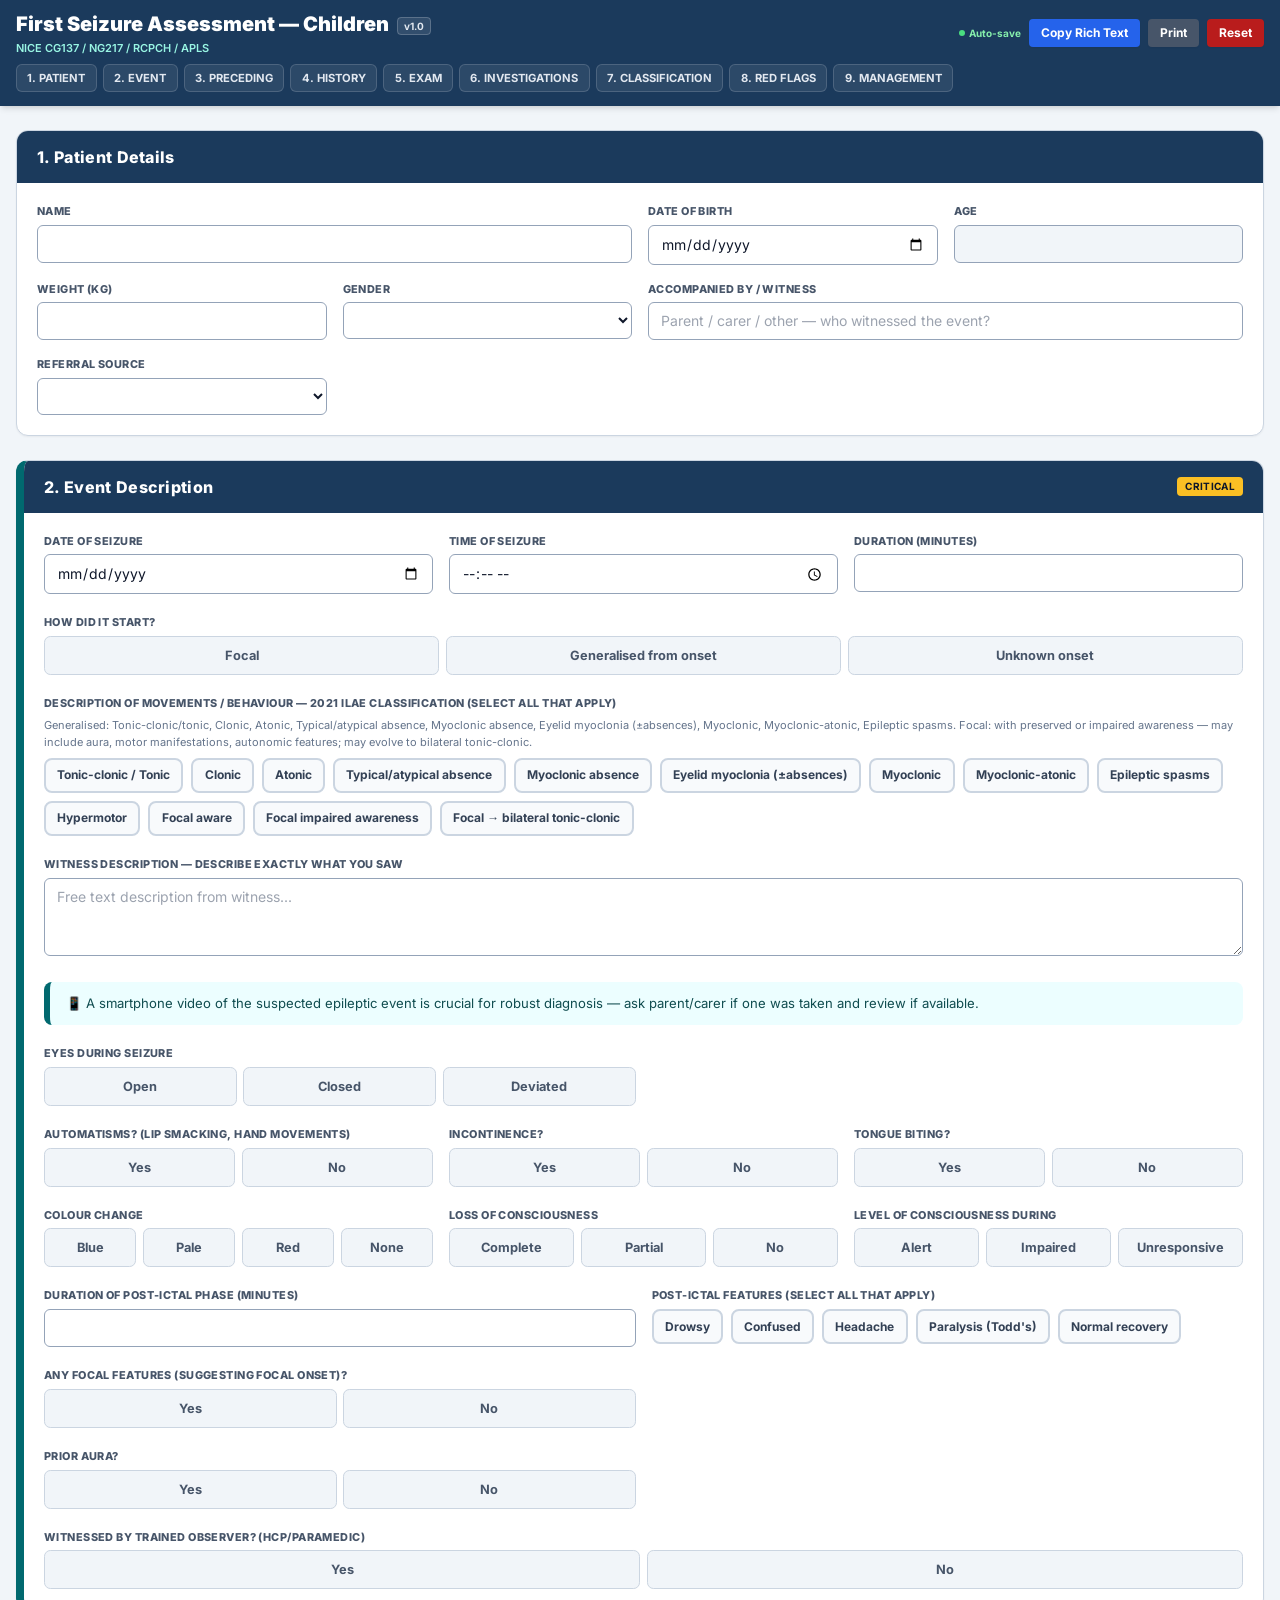
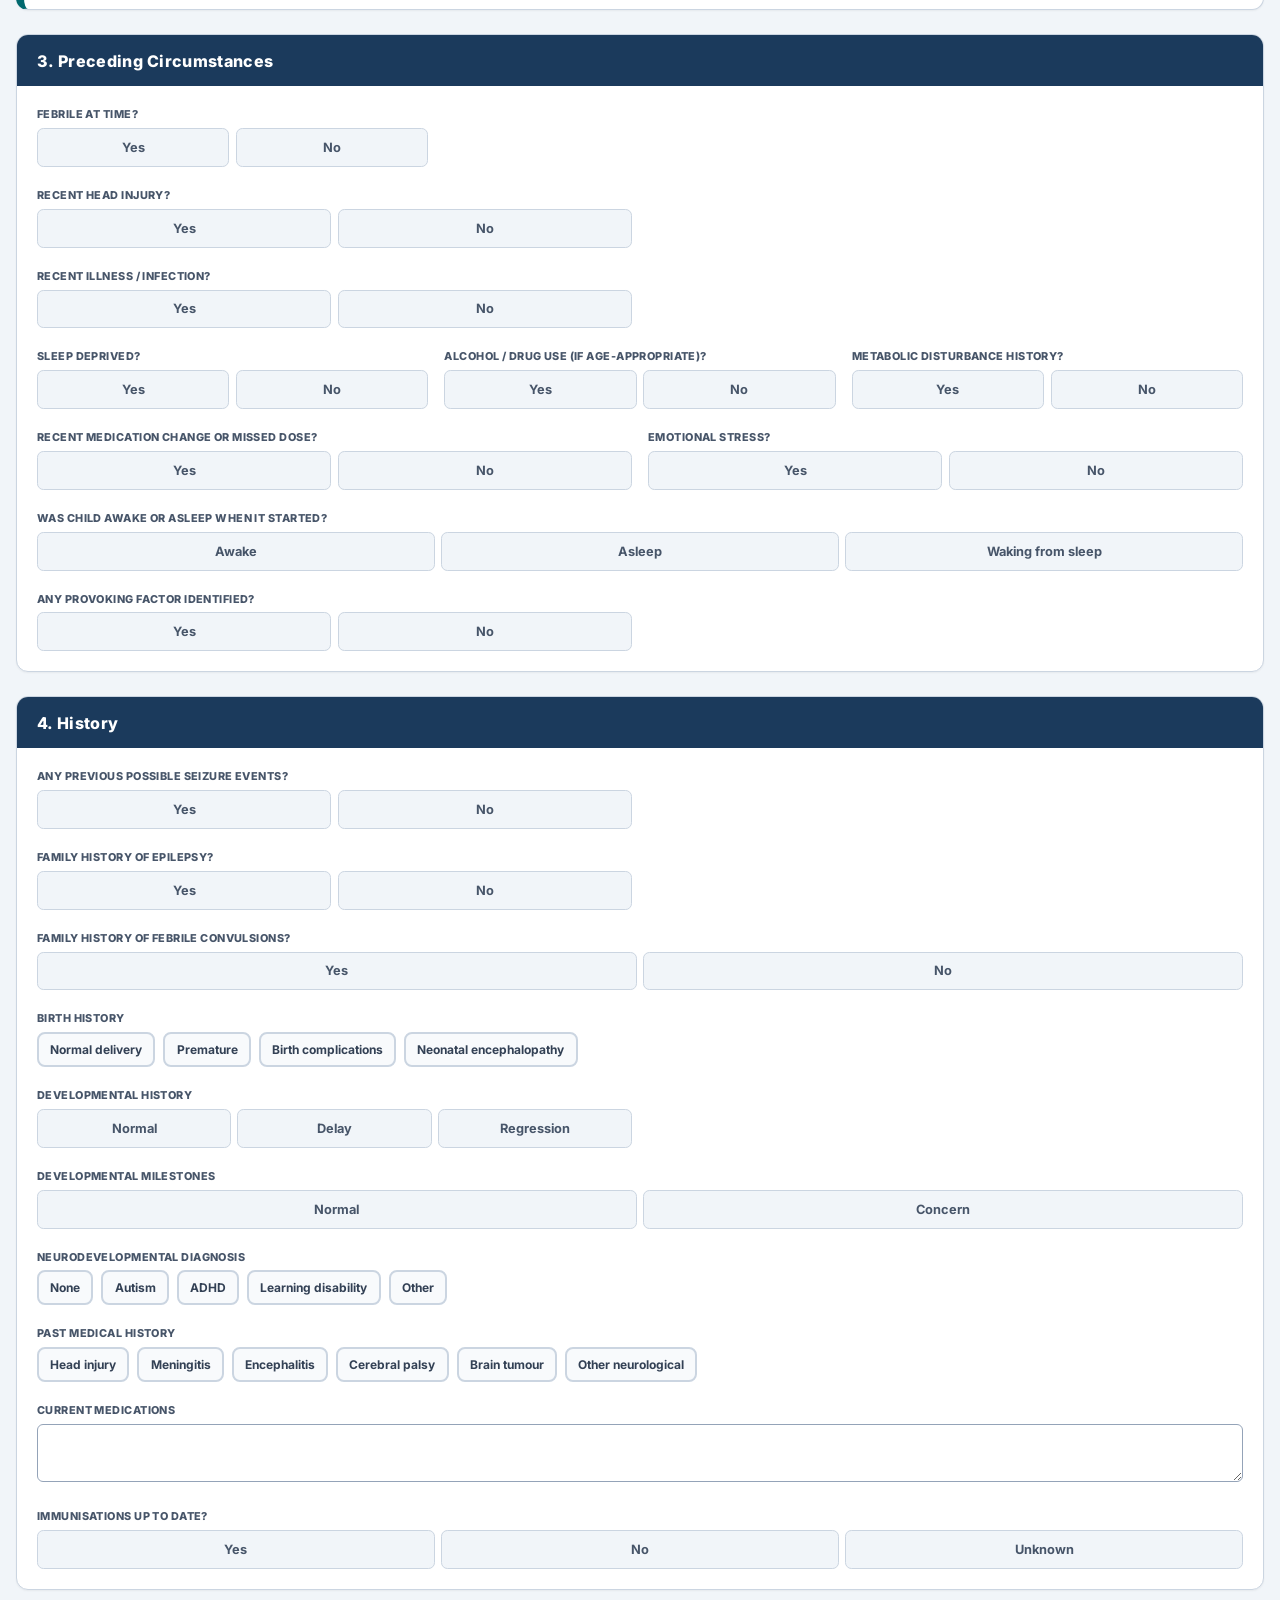
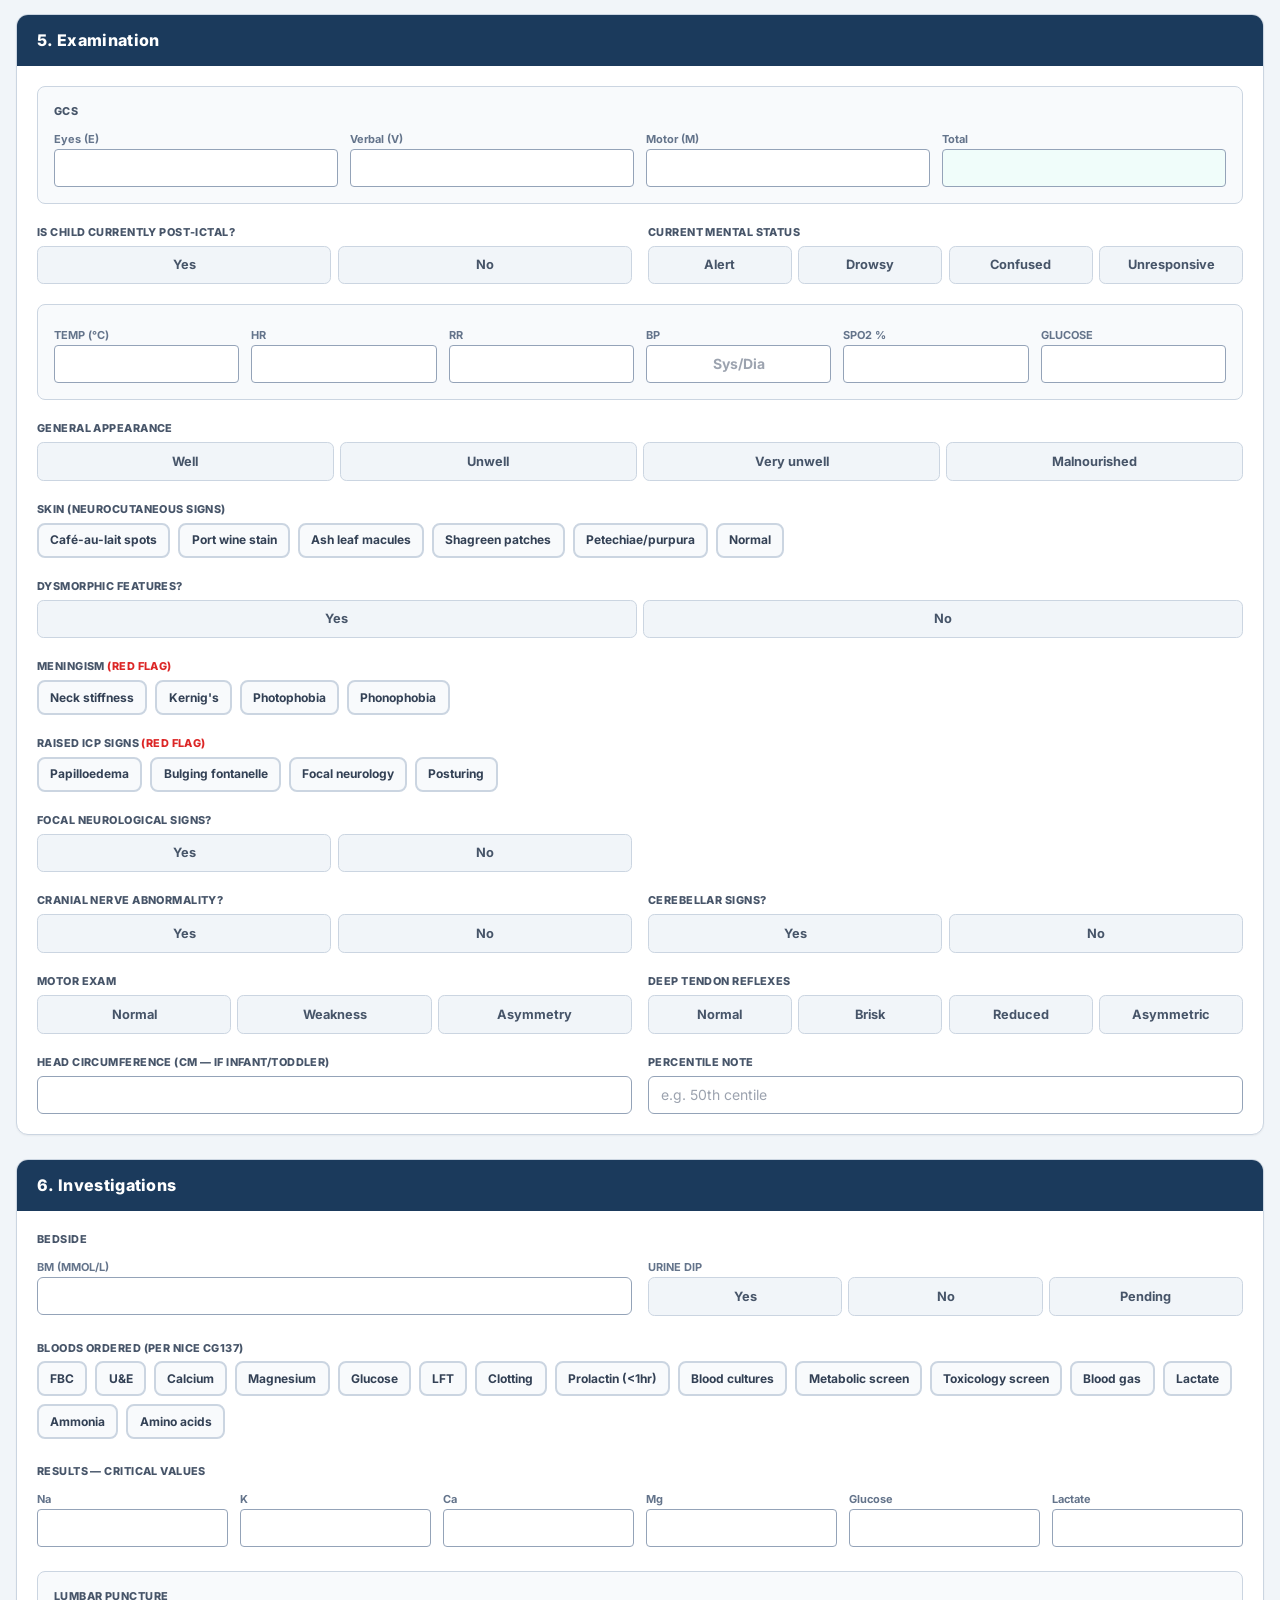
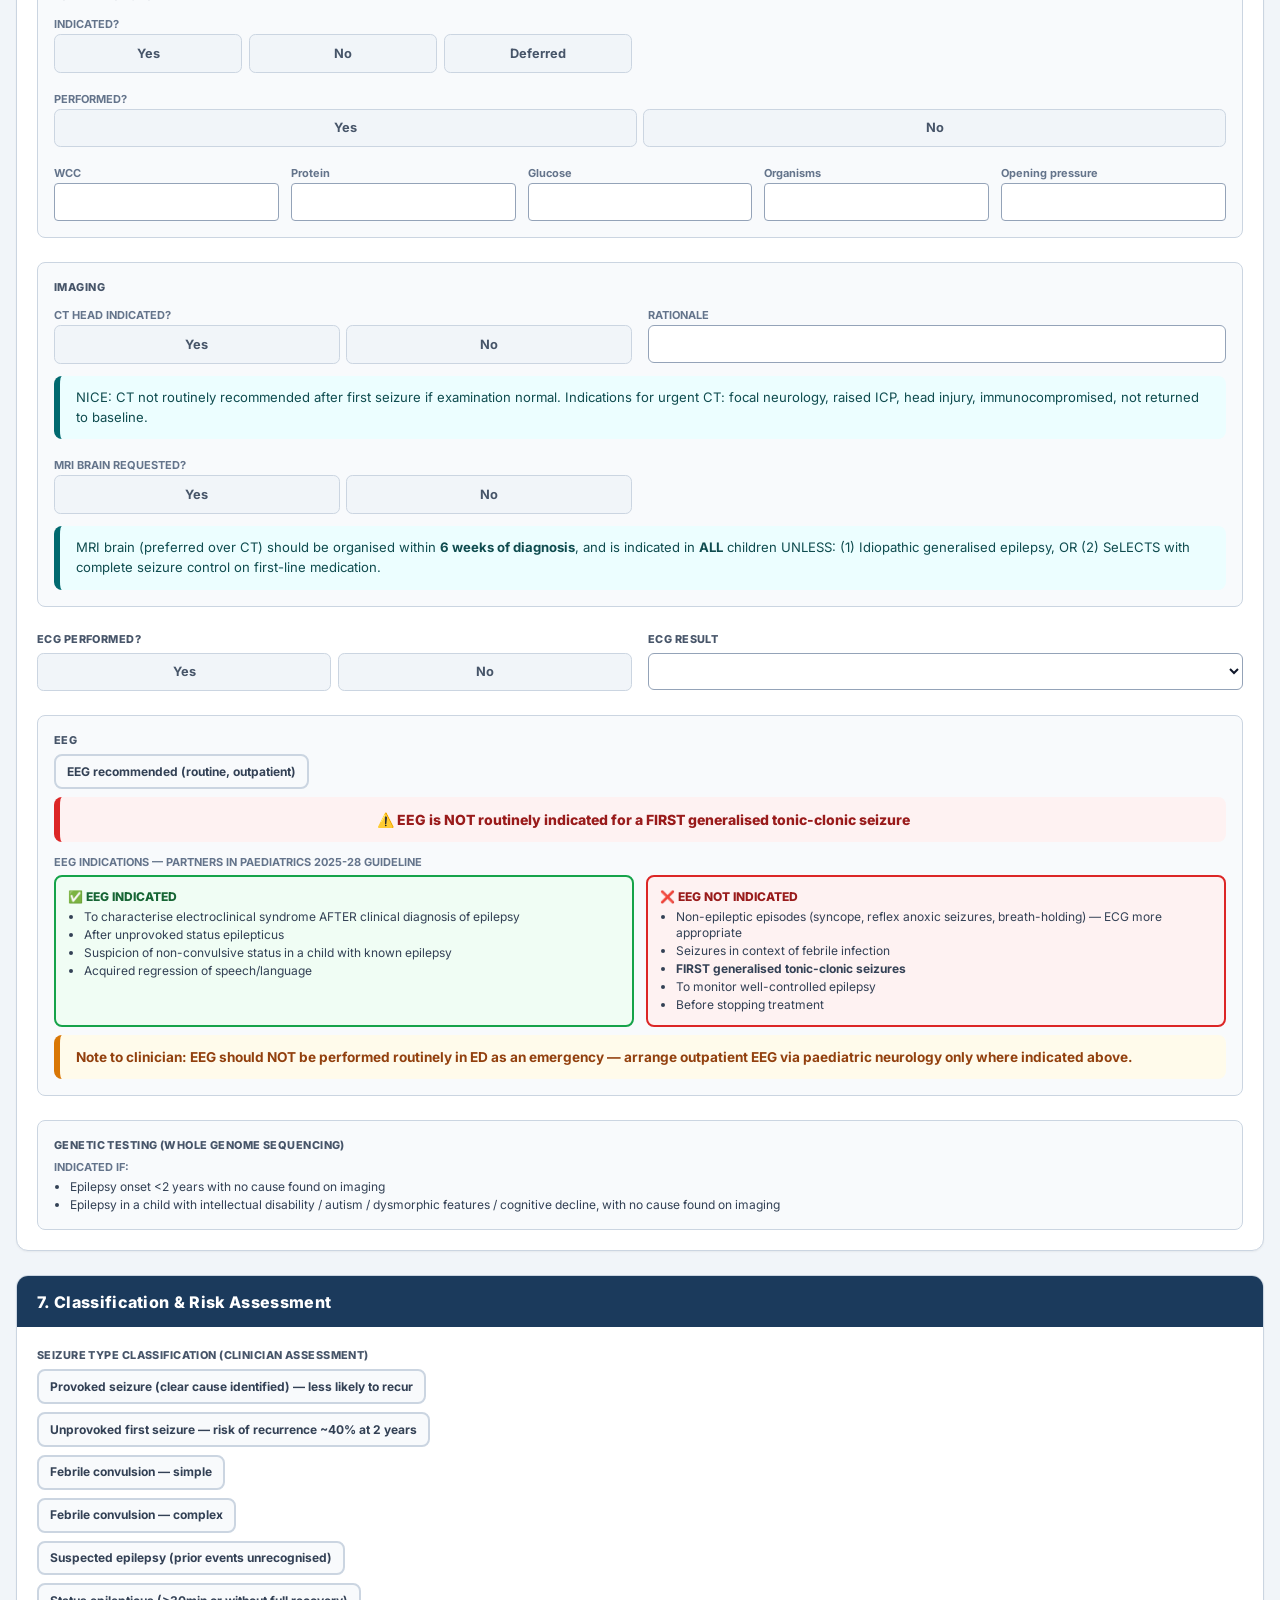
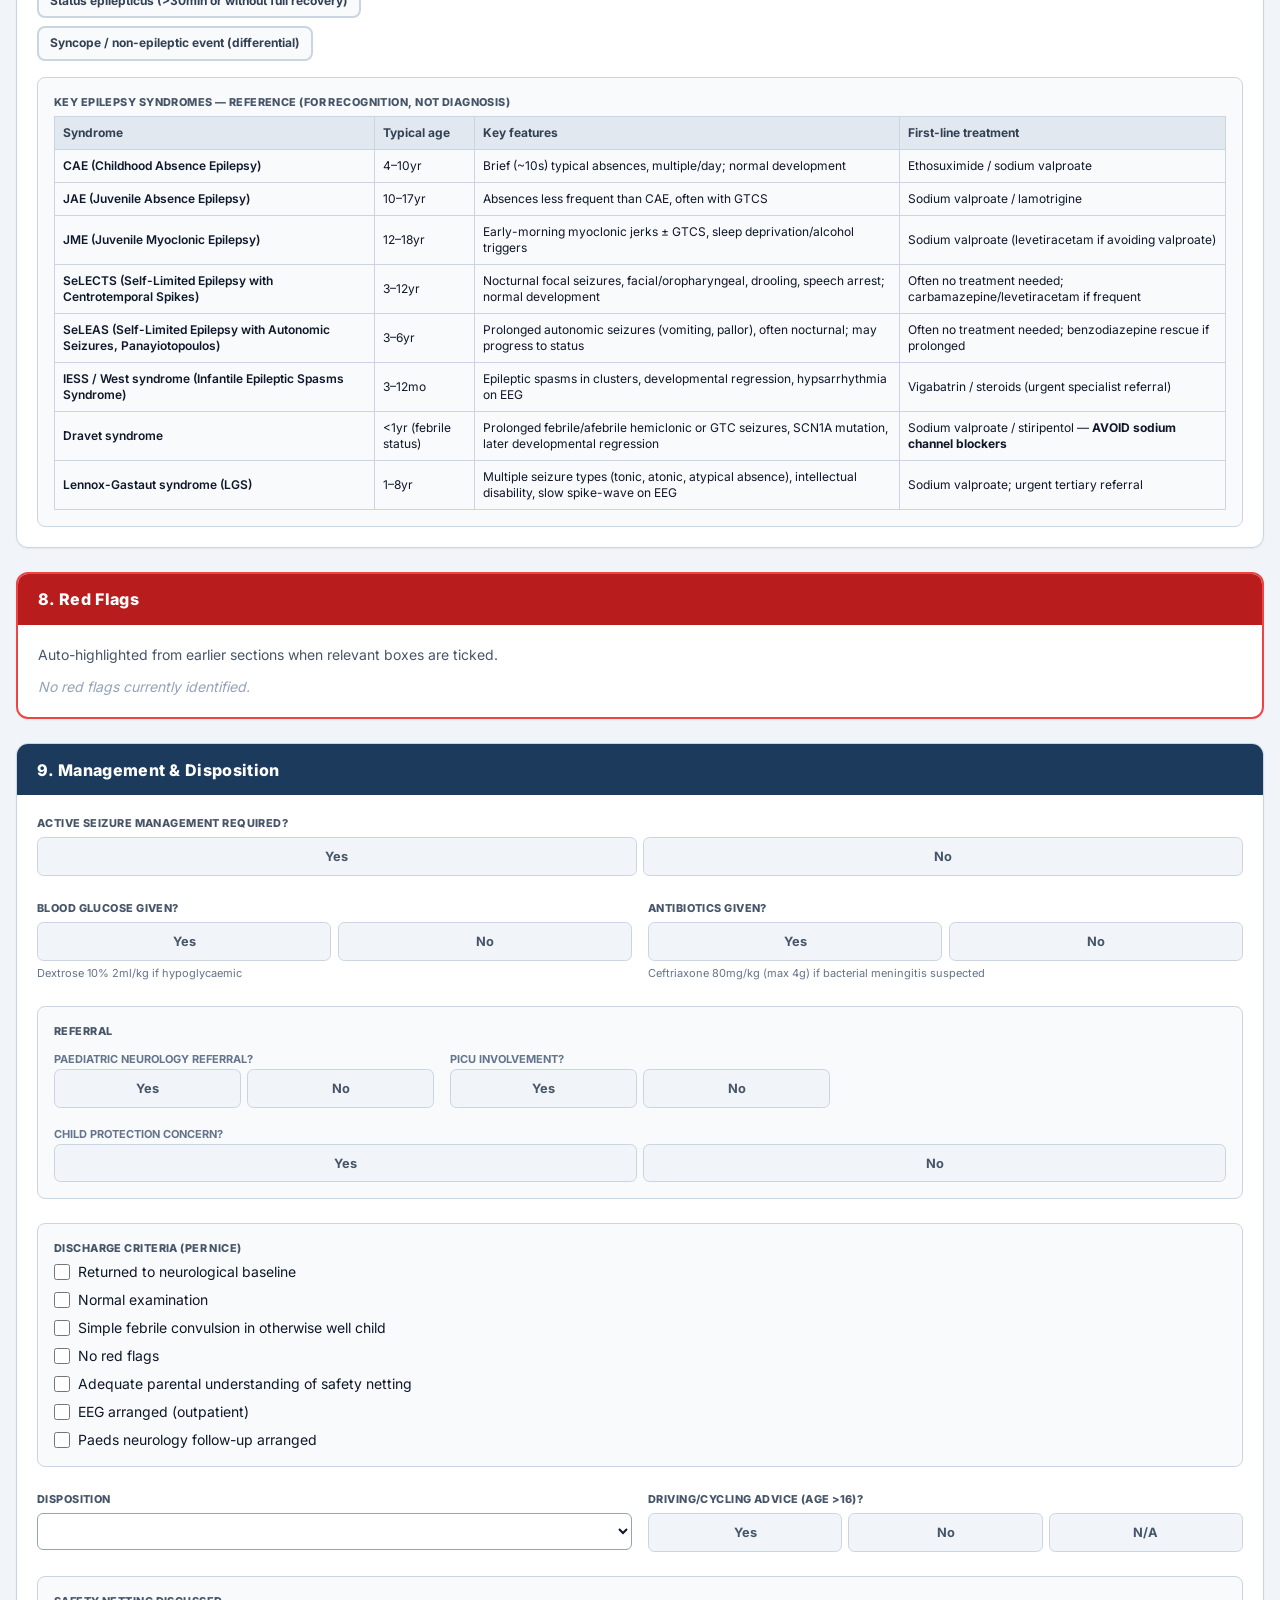
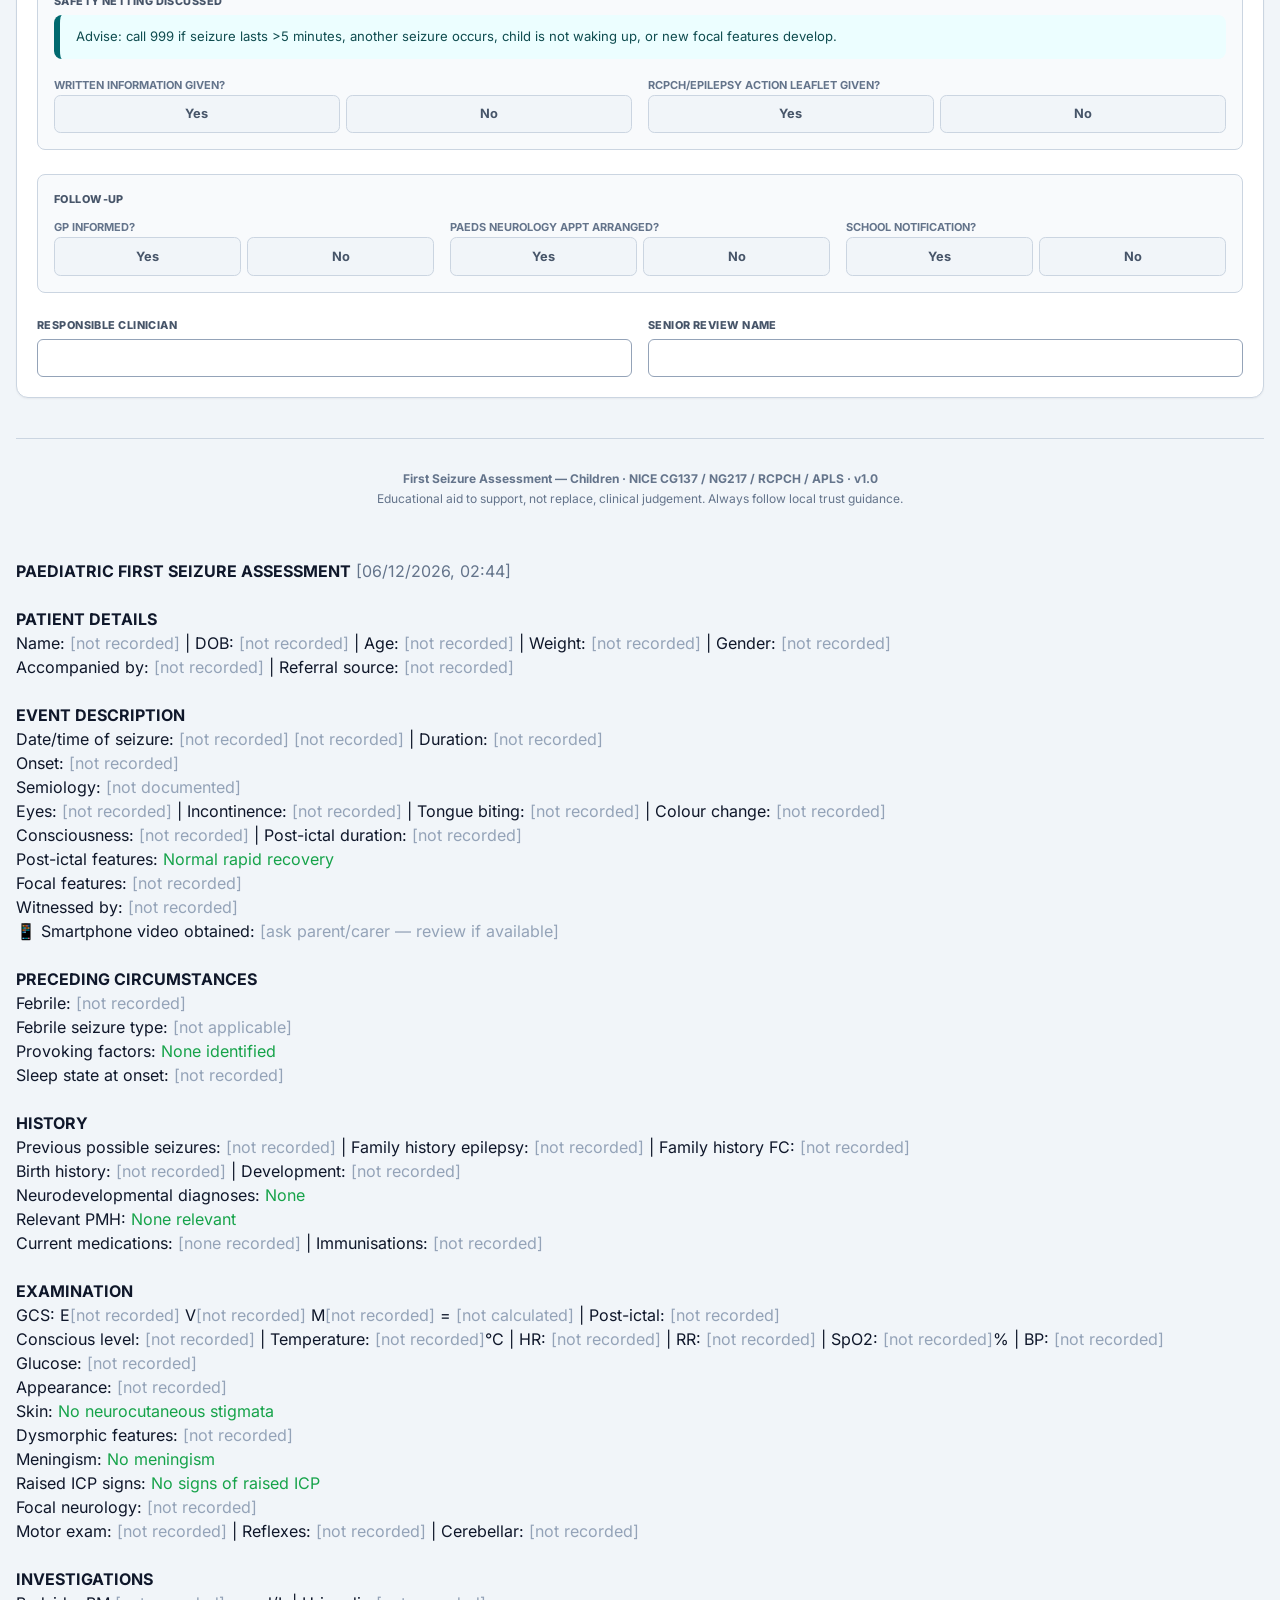
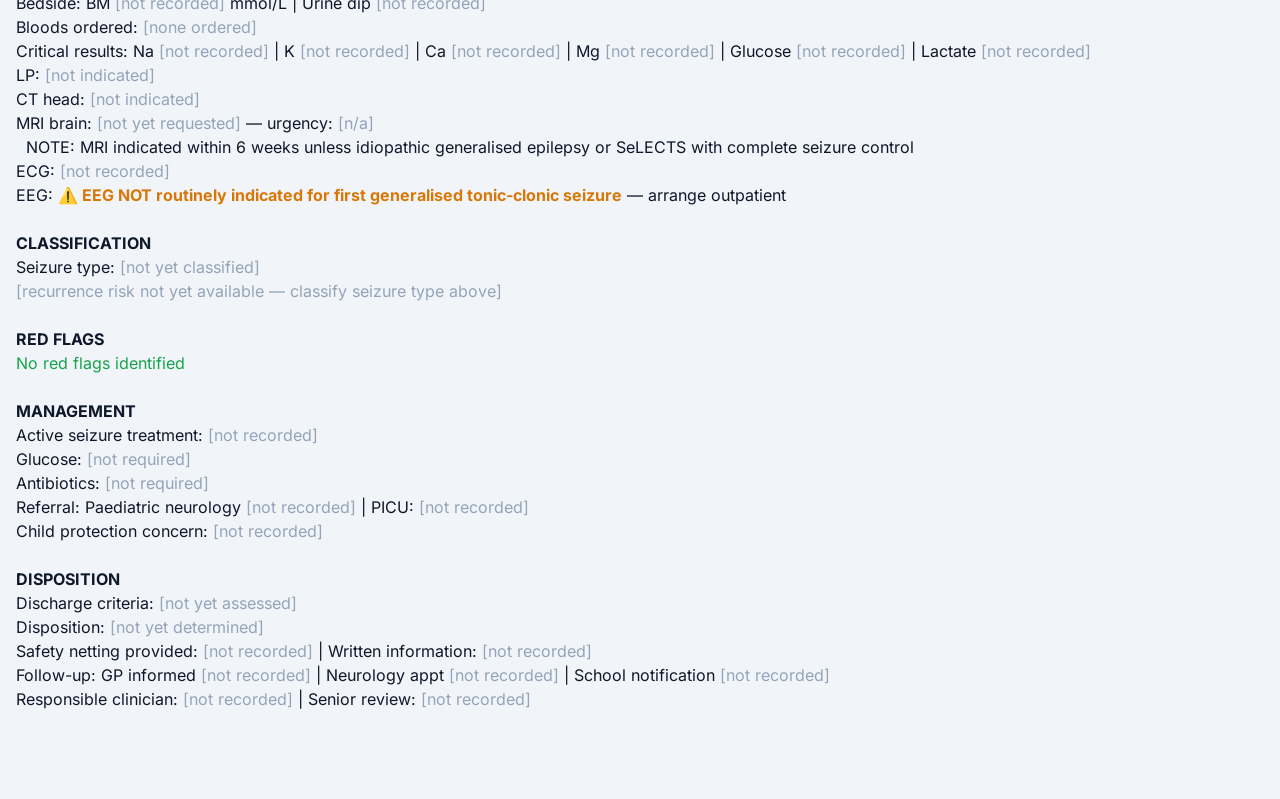
==== commit 6ead7d09: "Bundle Tailwind CSS locally and add clinical judgement footer line Replace the Tailwind Play CDN scr" ====
--- a/paed-seizure-standalone.html
+++ b/paed-seizure-standalone.html
@@ -114,6 +114,14 @@
 @font-face{font-family:'Inter';font-weight:400 900;font-display:swap;src:url('[data-uri]') format('woff2');unicode-range:U+0000-00FF,U+0131,U+0152-0153,U+02BB-02BC,U+02C6,U+02DA,U+02DC,U+2000-206F,U+20AC,U+2122,U+2191,U+2193,U+2212,U+2215,U+FEFF,U+FFFD;}
 *,:after,:before{--tw-border-spacing-x:0;--tw-border-spacing-y:0;--tw-translate-x:0;--tw-translate-y:0;--tw-rotate:0;--tw-skew-x:0;--tw-skew-y:0;--tw-scale-x:1;--tw-scale-y:1;--tw-pan-x: ;--tw-pan-y: ;--tw-pinch-zoom: ;--tw-scroll-snap-strictness:proximity;--tw-gradient-from-position: ;--tw-gradient-via-position: ;--tw-gradient-to-position: ;--tw-ordinal: ;--tw-slashed-zero: ;--tw-numeric-figure: ;--tw-numeric-spacing: ;--tw-numeric-fraction: ;--tw-ring-inset: ;--tw-ring-offset-width:0px;--tw-ring-offset-color:#fff;--tw-ring-color:rgba(59,130,246,.5);--tw-ring-offset-shadow:0 0 #0000;--tw-ring-shadow:0 0 #0000;--tw-shadow:0 0 #0000;--tw-shadow-colored:0 0 #0000;--tw-blur: ;--tw-brightness: ;--tw-contrast: ;--tw-grayscale: ;--tw-hue-rotate: ;--tw-invert: ;--tw-saturate: ;--tw-sepia: ;--tw-drop-shadow: ;--tw-backdrop-blur: ;--tw-backdrop-brightness: ;--tw-backdrop-contrast: ;--tw-backdrop-grayscale: ;--tw-backdrop-hue-rotate: ;--tw-backdrop-invert: ;--tw-backdrop-opacity: ;--tw-backdrop-saturate: ;--tw-backdrop-sepia: ;--tw-contain-size: ;--tw-contain-layout: ;--tw-contain-paint: ;--tw-contain-style: }::backdrop{--tw-border-spacing-x:0;--tw-border-spacing-y:0;--tw-translate-x:0;--tw-translate-y:0;--tw-rotate:0;--tw-skew-x:0;--tw-skew-y:0;--tw-scale-x:1;--tw-scale-y:1;--tw-pan-x: ;--tw-pan-y: ;--tw-pinch-zoom: ;--tw-scroll-snap-strictness:proximity;--tw-gradient-from-position: ;--tw-gradient-via-position: ;--tw-gradient-to-position: ;--tw-ordinal: ;--tw-slashed-zero: ;--tw-numeric-figure: ;--tw-numeric-spacing: ;--tw-numeric-fraction: ;--tw-ring-inset: ;--tw-ring-offset-width:0px;--tw-ring-offset-color:#fff;--tw-ring-color:rgba(59,130,246,.5);--tw-ring-offset-shadow:0 0 #0000;--tw-ring-shadow:0 0 #0000;--tw-shadow:0 0 #0000;--tw-shadow-colored:0 0 #0000;--tw-blur: ;--tw-brightness: ;--tw-contrast: ;--tw-grayscale: ;--tw-hue-rotate: ;--tw-invert: ;--tw-saturate: ;--tw-sepia: ;--tw-drop-shadow: ;--tw-backdrop-blur: ;--tw-backdrop-brightness: ;--tw-backdrop-contrast: ;--tw-backdrop-grayscale: ;--tw-backdrop-hue-rotate: ;--tw-backdrop-invert: ;--tw-backdrop-opacity: ;--tw-backdrop-saturate: ;--tw-backdrop-sepia: ;--tw-contain-size: ;--tw-contain-layout: ;--tw-contain-paint: ;--tw-contain-style: }/*! tailwindcss v3.4.19 | MIT License | https://tailwindcss.com*/*,:after,:before{box-sizing:border-box;border:0 solid #e5e7eb}:after,:before{--tw-content:""}:host,html{line-height:1.5;-webkit-text-size-adjust:100%;-moz-tab-size:4;-o-tab-size:4;tab-size:4;font-family:ui-sans-serif,system-ui,sans-serif,Apple Color Emoji,Segoe UI Emoji,Segoe UI Symbol,Noto Color Emoji;font-feature-settings:normal;font-variation-settings:normal;-webkit-tap-highlight-color:transparent}body{margin:0;line-height:inherit}hr{height:0;color:inherit;border-top-width:1px}abbr:where([title]){-webkit-text-decoration:underline dotted;text-decoration:underline dotted}h1,h2,h3,h4,h5,h6{font-size:inherit;font-weight:inherit}a{color:inherit;text-decoration:inherit}b,strong{font-weight:bolder}code,kbd,pre,samp{font-family:ui-monospace,SFMono-Regular,Menlo,Monaco,Consolas,Liberation Mono,Courier New,monospace;font-feature-settings:normal;font-variation-settings:normal;font-size:1em}small{font-size:80%}sub,sup{font-size:75%;line-height:0;position:relative;vertical-align:baseline}sub{bottom:-.25em}sup{top:-.5em}table{text-indent:0;border-color:inherit;border-collapse:collapse}button,input,optgroup,select,textarea{font-family:inherit;font-feature-settings:inherit;font-variation-settings:inherit;font-size:100%;font-weight:inherit;line-height:inherit;letter-spacing:inherit;color:inherit;margin:0;padding:0}button,select{text-transform:none}button,input:where([type=button]),input:where([type=reset]),input:where([type=submit]){-webkit-appearance:button;background-color:transparent;background-image:none}:-moz-focusring{outline:auto}:-moz-ui-invalid{box-shadow:none}progress{vertical-align:baseline}::-webkit-inner-spin-button,::-webkit-outer-spin-button{height:auto}[type=search]{-webkit-appearance:textfield;outline-offset:-2px}::-webkit-search-decoration{-webkit-appearance:none}::-webkit-file-upload-button{-webkit-appearance:button;font:inherit}summary{display:list-item}blockquote,dd,dl,figure,h1,h2,h3,h4,h5,h6,hr,p,pre{margin:0}fieldset{margin:0}fieldset,legend{padding:0}menu,ol,ul{list-style:none;margin:0;padding:0}dialog{padding:0}textarea{resize:vertical}input::-moz-placeholder,textarea::-moz-placeholder{opacity:1;color:#9ca3af}input::placeholder,textarea::placeholder{opacity:1;color:#9ca3af}[role=button],button{cursor:pointer}:disabled{cursor:default}audio,canvas,embed,iframe,img,object,svg,video{display:block;vertical-align:middle}img,video{max-width:100%;height:auto}[hidden]:where(:not([hidden=until-found])){display:none}.container{width:100%}@media (min-width:640px){.container{max-width:640px}}@media (min-width:768px){.container{max-width:768px}}@media (min-width:1024px){.container{max-width:1024px}}@media (min-width:1280px){.container{max-width:1280px}}@media (min-width:1536px){.container{max-width:1536px}}.relative{position:relative}.sticky{position:sticky}.top-0{top:0}.top-24{top:6rem}.z-50{z-index:50}.mx-auto{margin-left:auto;margin-right:auto}.mb-1{margin-bottom:.25rem}.mb-2{margin-bottom:.5rem}.mb-3{margin-bottom:.75rem}.ml-1{margin-left:.25rem}.ml-2{margin-left:.5rem}.mt-1{margin-top:.25rem}.mt-3{margin-top:.75rem}.mt-4{margin-top:1rem}.block{display:block}.flex{display:flex}.table{display:table}.grid{display:grid}.hidden{display:none}.h-1\.5{height:.375rem}.h-4{height:1rem}.h-5{height:1.25rem}.w-1\.5{width:.375rem}.w-4{width:1rem}.w-5{width:1.25rem}.w-fit{width:-moz-fit-content;width:fit-content}.w-full{width:100%}.flex-1{flex:1 1 0%}.border-collapse{border-collapse:collapse}@keyframes pulse{50%{opacity:.5}}.animate-pulse{animation:pulse 2s cubic-bezier(.4,0,.6,1) infinite}.list-disc{list-style-type:disc}.grid-cols-1{grid-template-columns:repeat(1,minmax(0,1fr))}.grid-cols-2{grid-template-columns:repeat(2,minmax(0,1fr))}.grid-cols-4{grid-template-columns:repeat(4,minmax(0,1fr))}.flex-col{flex-direction:column}.flex-wrap{flex-wrap:wrap}.items-start{align-items:flex-start}.items-end{align-items:flex-end}.items-center{align-items:center}.justify-between{justify-content:space-between}.gap-1{gap:.25rem}.gap-1\.5{gap:.375rem}.gap-2{gap:.5rem}.gap-3{gap:.75rem}.gap-4{gap:1rem}.gap-5{gap:1.25rem}.gap-6{gap:1.5rem}.space-y-0\.5>:not([hidden])~:not([hidden]){--tw-space-y-reverse:0;margin-top:calc(.125rem*(1 - var(--tw-space-y-reverse)));margin-bottom:calc(.125rem*var(--tw-space-y-reverse))}.space-y-1>:not([hidden])~:not([hidden]){--tw-space-y-reverse:0;margin-top:calc(.25rem*(1 - var(--tw-space-y-reverse)));margin-bottom:calc(.25rem*var(--tw-space-y-reverse))}.space-y-4>:not([hidden])~:not([hidden]){--tw-space-y-reverse:0;margin-top:calc(1rem*(1 - var(--tw-space-y-reverse)));margin-bottom:calc(1rem*var(--tw-space-y-reverse))}.overflow-x-auto{overflow-x:auto}.rounded{border-radius:.25rem}.rounded-full{border-radius:9999px}.rounded-lg{border-radius:.5rem}.rounded-md{border-radius:.375rem}.border{border-width:1px}.border-2{border-width:2px}.border-l-\[8px\]{border-left-width:8px}.border-t{border-top-width:1px}.border-green-600{--tw-border-opacity:1;border-color:rgb(22 163 74/var(--tw-border-opacity,1))}.border-red-500{--tw-border-opacity:1;border-color:rgb(239 68 68/var(--tw-border-opacity,1))}.border-red-600{--tw-border-opacity:1;border-color:rgb(220 38 38/var(--tw-border-opacity,1))}.border-slate-300{--tw-border-opacity:1;border-color:rgb(203 213 225/var(--tw-border-opacity,1))}.border-white\/20{border-color:hsla(0,0%,100%,.2)}.bg-amber-400{--tw-bg-opacity:1;background-color:rgb(251 191 36/var(--tw-bg-opacity,1))}.bg-blue-600{--tw-bg-opacity:1;background-color:rgb(37 99 235/var(--tw-bg-opacity,1))}.bg-green-400{--tw-bg-opacity:1;background-color:rgb(74 222 128/var(--tw-bg-opacity,1))}.bg-green-50{--tw-bg-opacity:1;background-color:rgb(240 253 244/var(--tw-bg-opacity,1))}.bg-red-50{--tw-bg-opacity:1;background-color:rgb(254 242 242/var(--tw-bg-opacity,1))}.bg-red-700{--tw-bg-opacity:1;background-color:rgb(185 28 28/var(--tw-bg-opacity,1))}.bg-slate-100{--tw-bg-opacity:1;background-color:rgb(241 245 249/var(--tw-bg-opacity,1))}.bg-slate-200{--tw-bg-opacity:1;background-color:rgb(226 232 240/var(--tw-bg-opacity,1))}.bg-slate-50{--tw-bg-opacity:1;background-color:rgb(248 250 252/var(--tw-bg-opacity,1))}.bg-slate-600{--tw-bg-opacity:1;background-color:rgb(71 85 105/var(--tw-bg-opacity,1))}.bg-teal-50{--tw-bg-opacity:1;background-color:rgb(240 253 250/var(--tw-bg-opacity,1))}.bg-white{--tw-bg-opacity:1;background-color:rgb(255 255 255/var(--tw-bg-opacity,1))}.bg-white\/10{background-color:hsla(0,0%,100%,.1)}.p-2{padding:.5rem}.p-2\.5{padding:.625rem}.p-3{padding:.75rem}.p-4{padding:1rem}.px-1\.5{padding-left:.375rem;padding-right:.375rem}.px-2{padding-left:.5rem;padding-right:.5rem}.px-3{padding-left:.75rem;padding-right:.75rem}.px-4{padding-left:1rem;padding-right:1rem}.py-0\.5{padding-top:.125rem;padding-bottom:.125rem}.py-1\.5{padding-top:.375rem;padding-bottom:.375rem}.py-2{padding-top:.5rem;padding-bottom:.5rem}.py-2\.5{padding-top:.625rem;padding-bottom:.625rem}.py-6{padding-top:1.5rem;padding-bottom:1.5rem}.py-8{padding-top:2rem;padding-bottom:2rem}.pb-1{padding-bottom:.25rem}.pb-16{padding-bottom:4rem}.pl-4{padding-left:1rem}.pl-5{padding-left:1.25rem}.text-left{text-align:left}.text-center{text-align:center}.align-middle{vertical-align:middle}.font-mono{font-family:ui-monospace,SFMono-Regular,Menlo,Monaco,Consolas,Liberation Mono,Courier New,monospace}.text-\[10px\]{font-size:10px}.text-\[11px\]{font-size:11px}.text-lg{font-size:1.125rem;line-height:1.75rem}.text-sm{font-size:.875rem;line-height:1.25rem}.text-xs{font-size:.75rem;line-height:1rem}.font-black{font-weight:900}.font-bold{font-weight:700}.font-extrabold{font-weight:800}.font-normal{font-weight:400}.font-semibold{font-weight:600}.uppercase{text-transform:uppercase}.italic{font-style:italic}.leading-tight{line-height:1.25}.text-green-300{--tw-text-opacity:1;color:rgb(134 239 172/var(--tw-text-opacity,1))}.text-green-800{--tw-text-opacity:1;color:rgb(22 101 52/var(--tw-text-opacity,1))}.text-red-600{--tw-text-opacity:1;color:rgb(220 38 38/var(--tw-text-opacity,1))}.text-red-800{--tw-text-opacity:1;color:rgb(153 27 27/var(--tw-text-opacity,1))}.text-slate-200{--tw-text-opacity:1;color:rgb(226 232 240/var(--tw-text-opacity,1))}.text-slate-400{--tw-text-opacity:1;color:rgb(148 163 184/var(--tw-text-opacity,1))}.text-slate-500{--tw-text-opacity:1;color:rgb(100 116 139/var(--tw-text-opacity,1))}.text-slate-600{--tw-text-opacity:1;color:rgb(71 85 105/var(--tw-text-opacity,1))}.text-slate-700{--tw-text-opacity:1;color:rgb(51 65 85/var(--tw-text-opacity,1))}.text-slate-900{--tw-text-opacity:1;color:rgb(15 23 42/var(--tw-text-opacity,1))}.text-teal-200{--tw-text-opacity:1;color:rgb(153 246 228/var(--tw-text-opacity,1))}.text-teal-600{--tw-text-opacity:1;color:rgb(13 148 136/var(--tw-text-opacity,1))}.text-teal-700{--tw-text-opacity:1;color:rgb(15 118 110/var(--tw-text-opacity,1))}.text-teal-800{--tw-text-opacity:1;color:rgb(17 94 89/var(--tw-text-opacity,1))}.text-white{--tw-text-opacity:1;color:rgb(255 255 255/var(--tw-text-opacity,1))}.antialiased{-webkit-font-smoothing:antialiased;-moz-osx-font-smoothing:grayscale}.shadow-md{--tw-shadow:0 4px 6px -1px rgba(0,0,0,.1),0 2px 4px -2px rgba(0,0,0,.1);--tw-shadow-colored:0 4px 6px -1px var(--tw-shadow-color),0 2px 4px -2px var(--tw-shadow-color)}.shadow-md,.shadow-sm{box-shadow:var(--tw-ring-offset-shadow,0 0 #0000),var(--tw-ring-shadow,0 0 #0000),var(--tw-shadow)}.shadow-sm{--tw-shadow:0 1px 2px 0 rgba(0,0,0,.05);--tw-shadow-colored:0 1px 2px 0 var(--tw-shadow-color)}.filter{filter:var(--tw-blur) var(--tw-brightness) var(--tw-contrast) var(--tw-grayscale) var(--tw-hue-rotate) var(--tw-invert) var(--tw-saturate) var(--tw-sepia) var(--tw-drop-shadow)}.transition{transition-property:color,background-color,border-color,text-decoration-color,fill,stroke,opacity,box-shadow,transform,filter,-webkit-backdrop-filter;transition-property:color,background-color,border-color,text-decoration-color,fill,stroke,opacity,box-shadow,transform,filter,backdrop-filter;transition-property:color,background-color,border-color,text-decoration-color,fill,stroke,opacity,box-shadow,transform,filter,backdrop-filter,-webkit-backdrop-filter;transition-timing-function:cubic-bezier(.4,0,.2,1);transition-duration:.15s}.hover\:bg-blue-700:hover{--tw-bg-opacity:1;background-color:rgb(29 78 216/var(--tw-bg-opacity,1))}.hover\:bg-red-800:hover{--tw-bg-opacity:1;background-color:rgb(153 27 27/var(--tw-bg-opacity,1))}.hover\:bg-slate-500:hover{--tw-bg-opacity:1;background-color:rgb(100 116 139/var(--tw-bg-opacity,1))}@media (min-width:768px){.md\:col-span-1{grid-column:span 1/span 1}.md\:col-span-2{grid-column:span 2/span 2}.md\:grid-cols-2{grid-template-columns:repeat(2,minmax(0,1fr))}.md\:grid-cols-3{grid-template-columns:repeat(3,minmax(0,1fr))}.md\:grid-cols-4{grid-template-columns:repeat(4,minmax(0,1fr))}.md\:grid-cols-5{grid-template-columns:repeat(5,minmax(0,1fr))}.md\:grid-cols-6{grid-template-columns:repeat(6,minmax(0,1fr))}.md\:text-xl{font-size:1.25rem;line-height:1.75rem}}@media (min-width:1024px){.lg\:col-span-4{grid-column:span 4/span 4}.lg\:col-span-8{grid-column:span 8/span 8}}
 </style>
+<style>
+/* Mobile: stack the form and EPR note in one column */
+.app-grid > * { min-width: 0; }
+@media (max-width: 1023px) {
+    .app-grid { grid-template-columns: minmax(0, 1fr); }
+    .app-epr-col { position: static; max-height: none; }
+}
+</style>
 </head>
 <body class="bg-slate-100 text-slate-900 antialiased pb-16">
 
@@ -1018,6 +1026,7 @@
 
       <footer class="mt-4 py-8 text-center border-t border-slate-300">
         <p class="text-xs text-slate-500 font-bold">First Seizure Assessment — Children · NICE CG137 / NG217 / RCPCH / APLS · v1.0</p>
+        <p class="text-xs text-slate-500 mt-1">Educational aid to support, not replace, clinical judgement. Always follow local trust guidance.</p>
       </footer>
     </div>
 
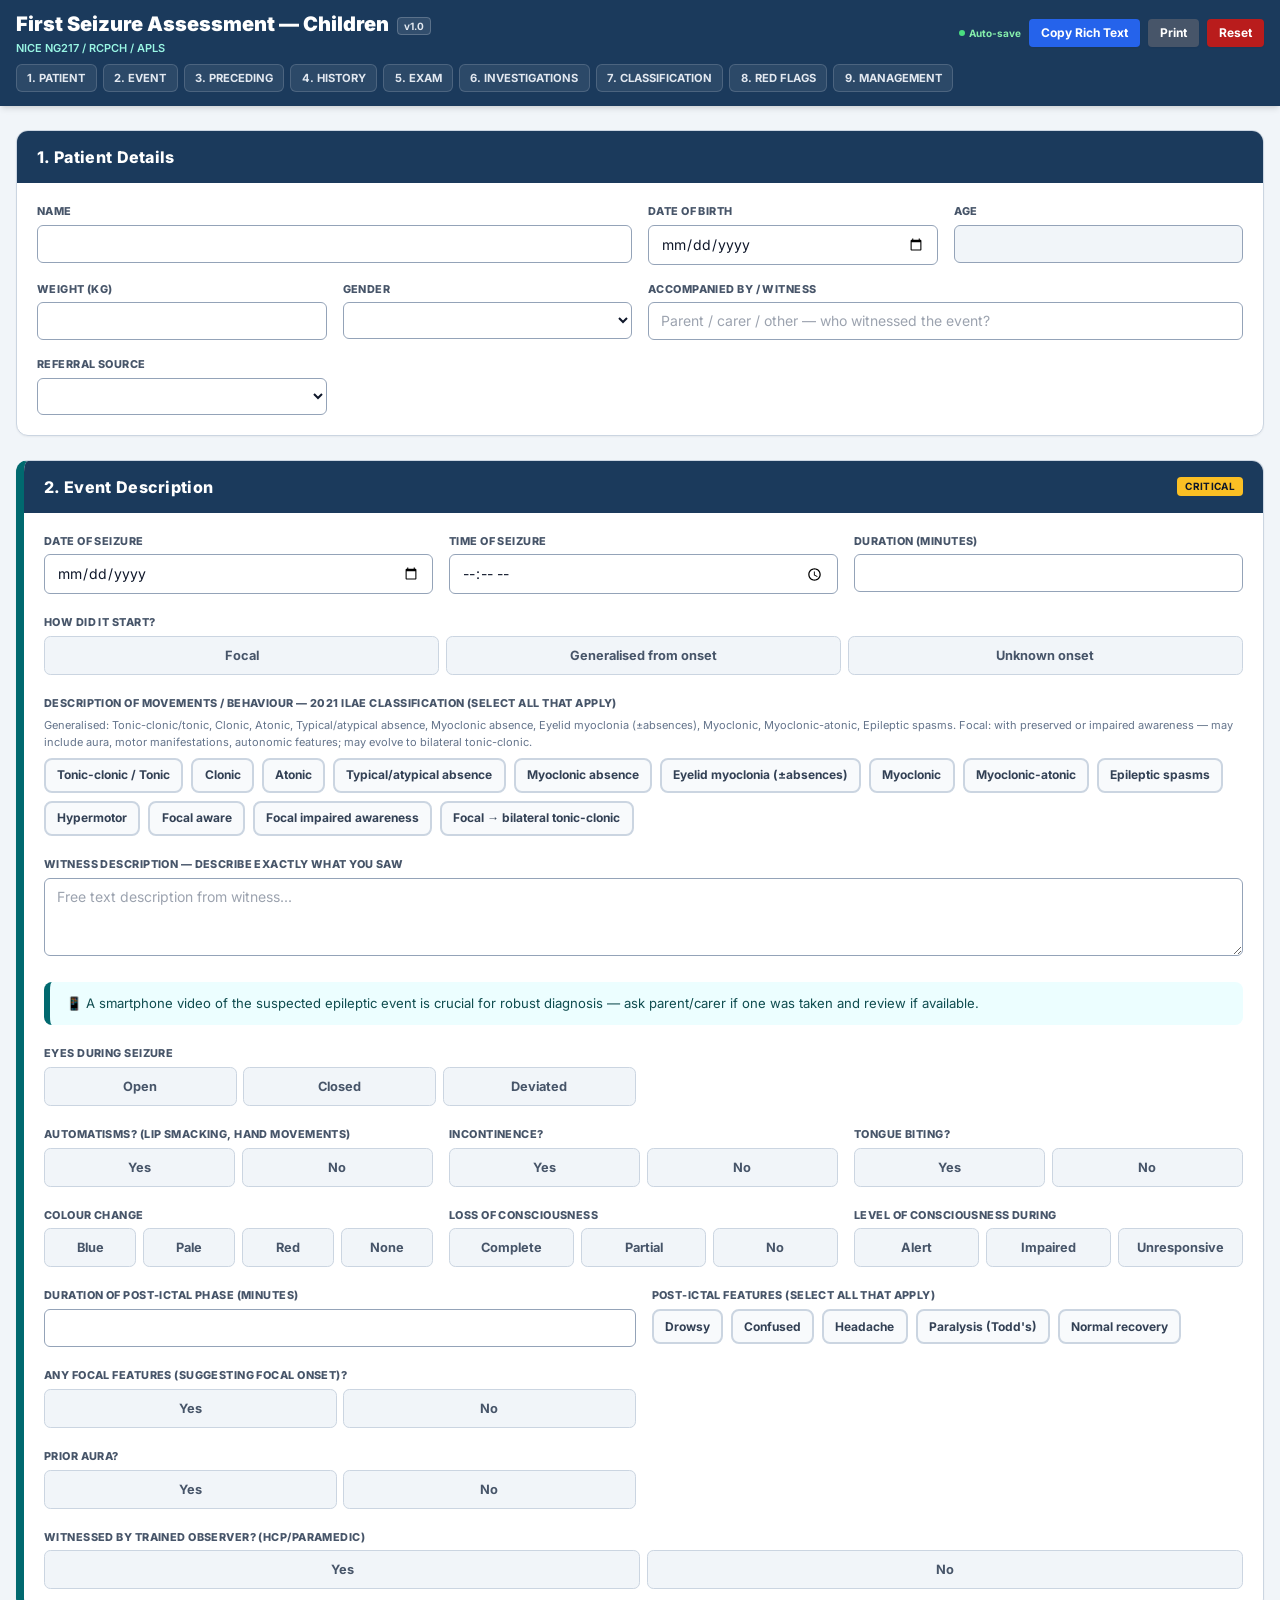
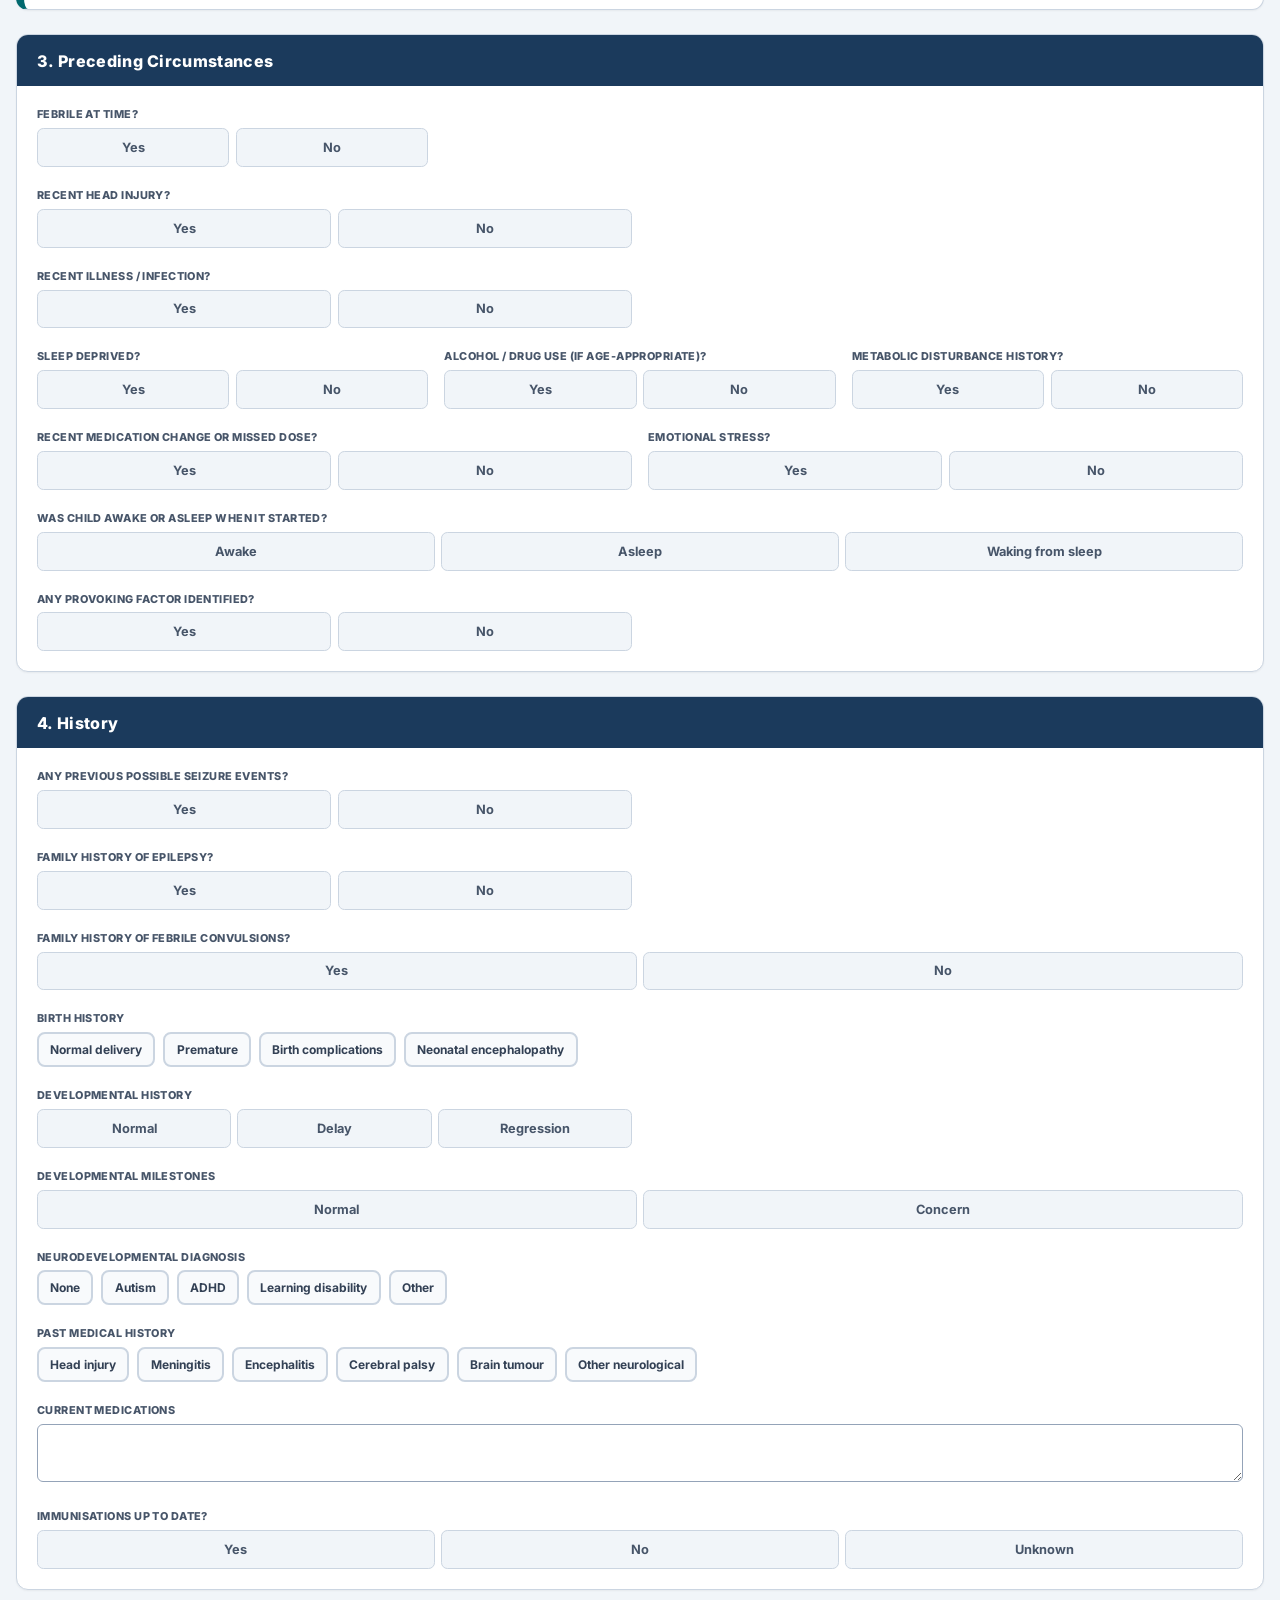
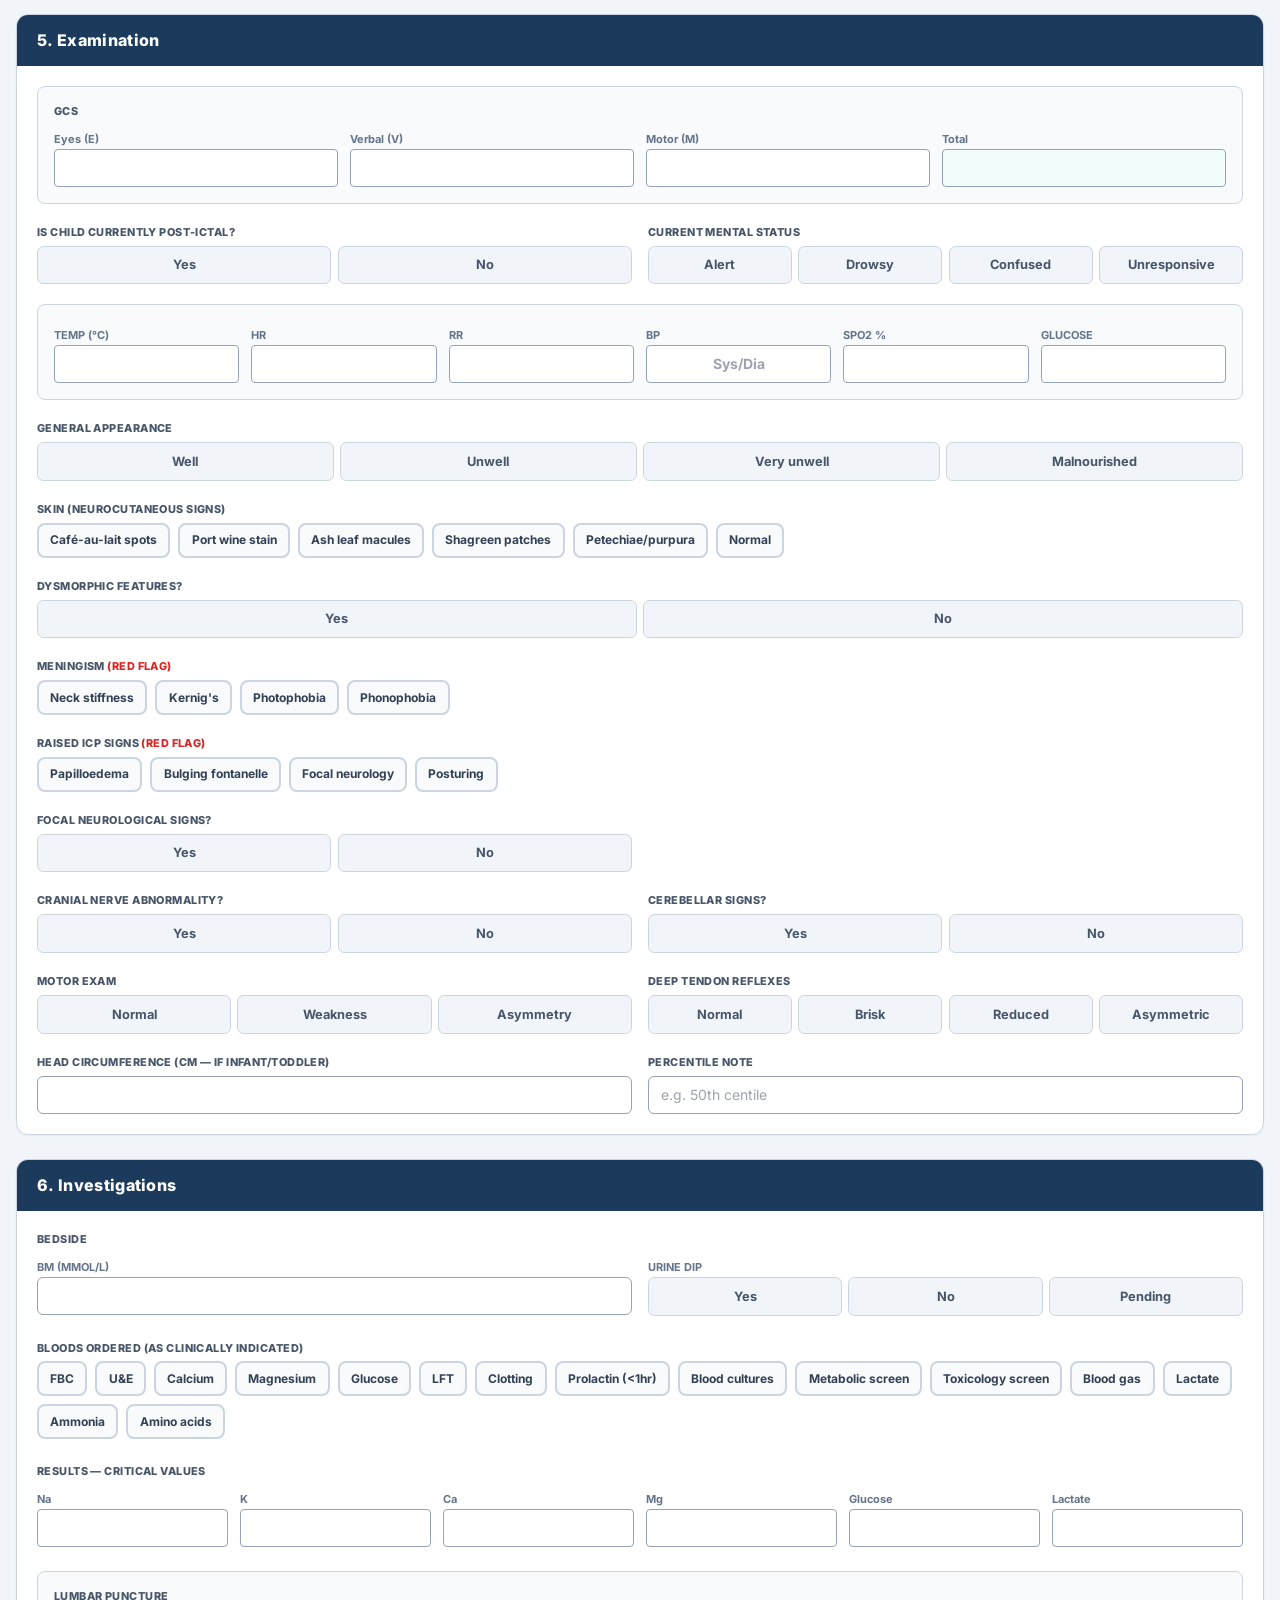
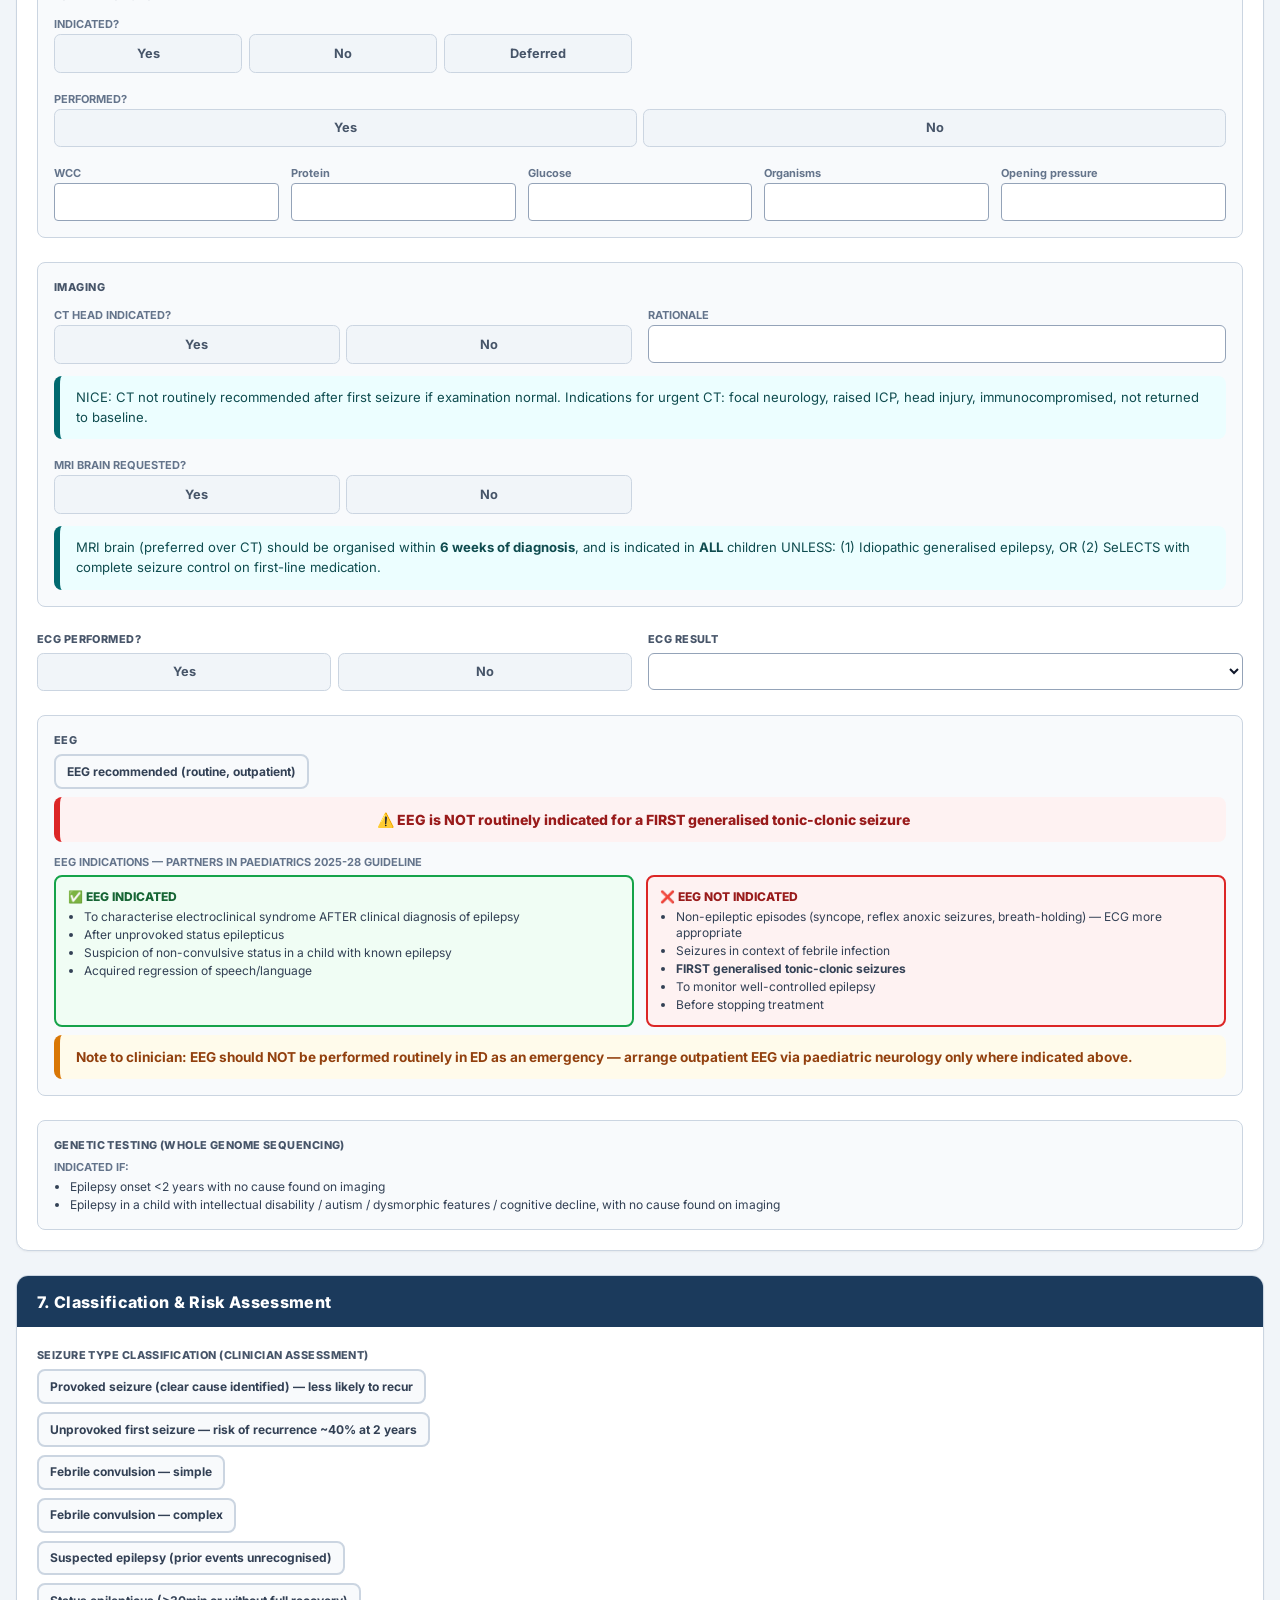
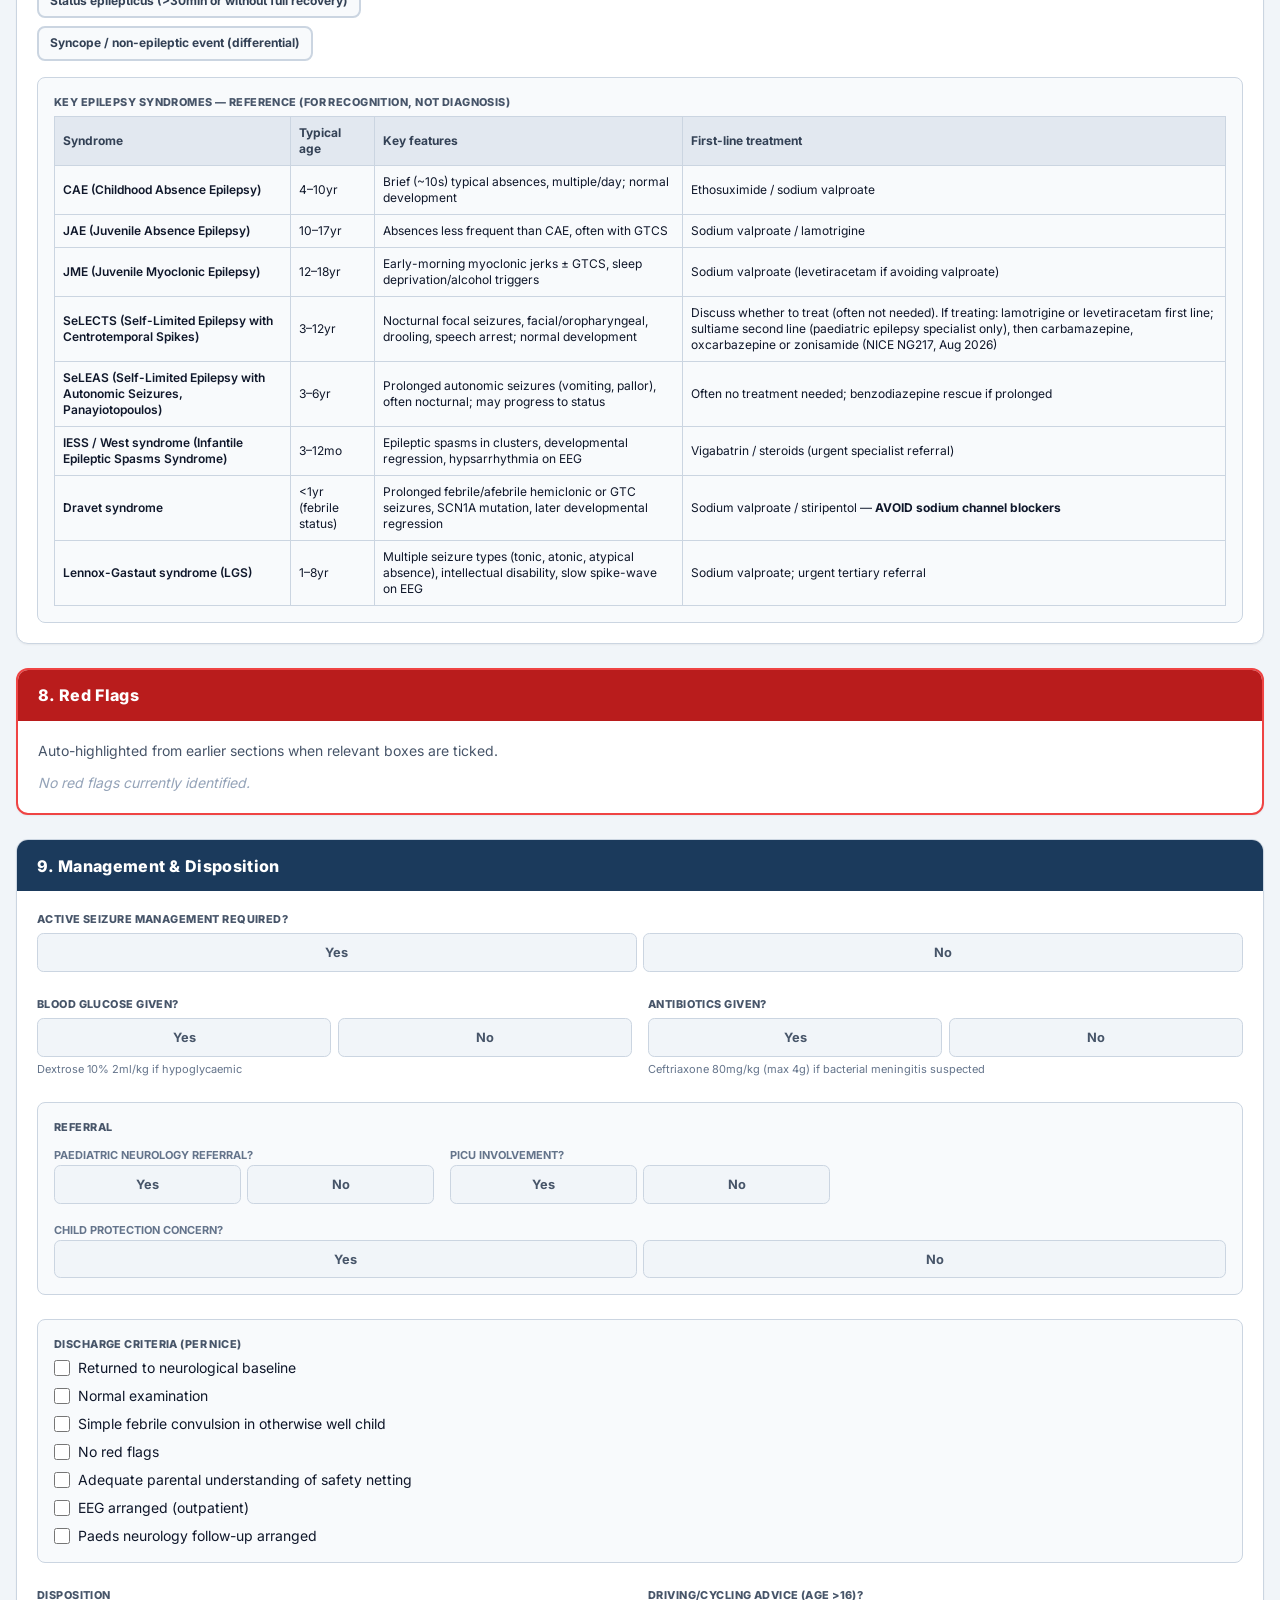
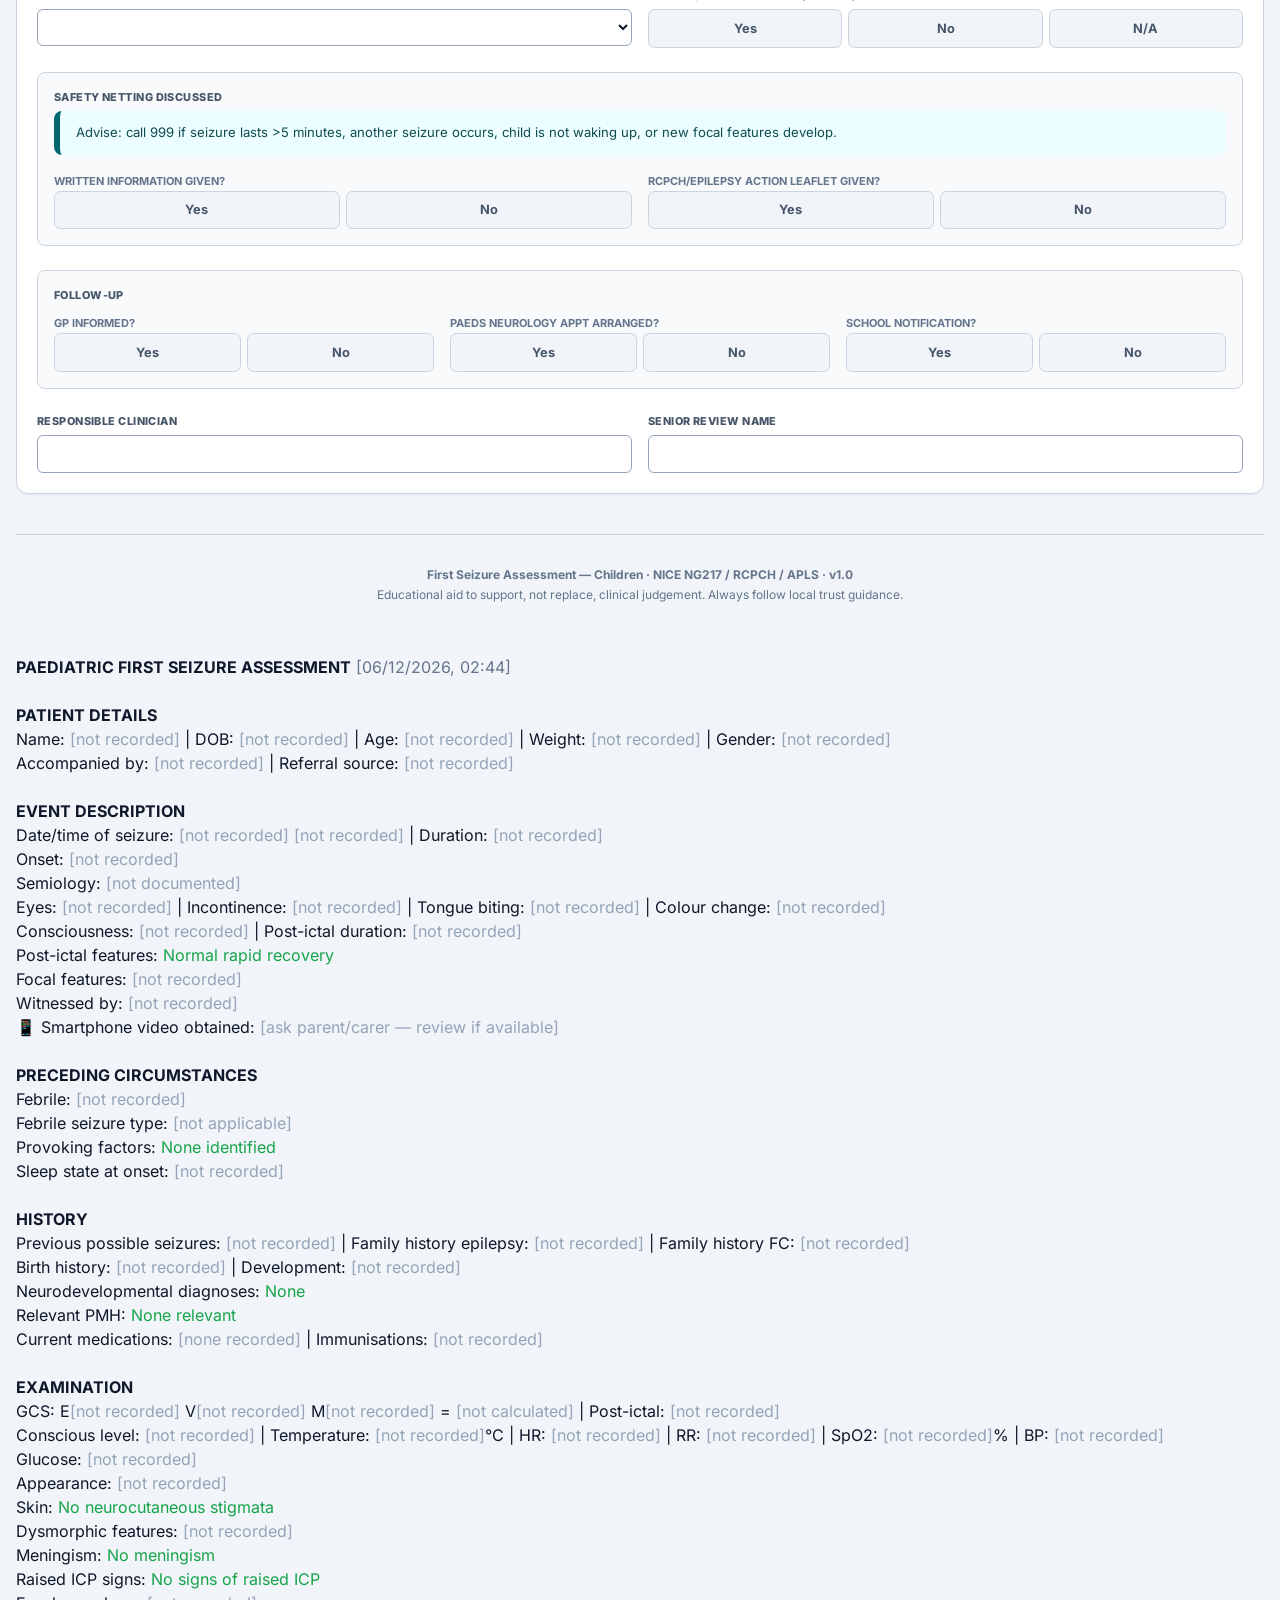
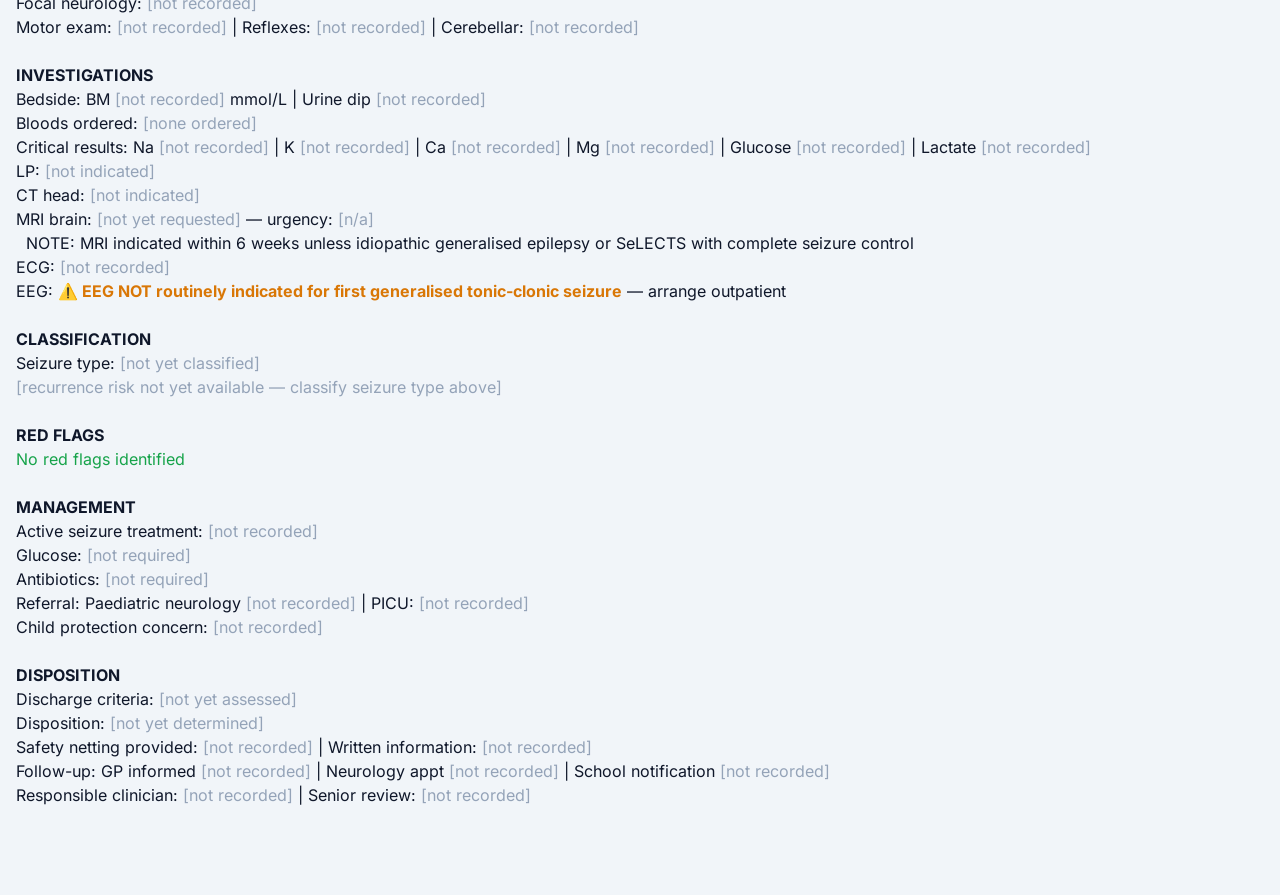
==== commit 8ef779b8: "Cite NICE NG217 instead of CG137; update SeLECTS treatment to NG217 (Aug 2026) NICE CG137 was replac" ====
--- a/paed-seizure-standalone.html
+++ b/paed-seizure-standalone.html
@@ -3,7 +3,7 @@
 <head>
 <meta charset="UTF-8">
 <meta name="viewport" content="width=device-width, initial-scale=1.0">
-<title>First Seizure Assessment — Children | NICE CG137 / NG217 / RCPCH</title>
+<title>First Seizure Assessment — Children | NICE NG217 / RCPCH</title>
 
 
 
@@ -128,12 +128,15 @@
 <header class="sticky top-0 z-50 shadow-md no-print" style="background:var(--navy);">
   <div class="container mx-auto px-4 py-2.5">
     <div class="flex flex-wrap justify-between items-center gap-2 mb-2">
+      <div style="display:flex;align-items:center;gap:0.75rem">
+      <img src="https://raw.githubusercontent.com/shakeymedic/wmem/main/emevidence_logo.png" alt="EM Evidence logo" width="44" height="44" style="height:44px;width:44px;flex-shrink:0;object-fit:contain" onerror="this.style.display='none'">
       <div>
         <h1 class="text-lg md:text-xl font-black text-white leading-tight">
           First Seizure Assessment — Children
           <span class="text-[10px] font-bold text-slate-200 bg-white/10 px-1.5 py-0.5 rounded border border-white/20 align-middle ml-1">v1.0</span>
         </h1>
-        <p class="text-[11px] text-teal-200 font-semibold">NICE CG137 / NG217 / RCPCH / APLS</p>
+        <p class="text-[11px] text-teal-200 font-semibold">NICE NG217 / RCPCH / APLS</p>
+      </div>
       </div>
       <div class="flex items-center gap-2">
         <p class="text-[10px] text-green-300 font-bold flex items-center gap-1" id="saveStatus">
@@ -684,7 +687,7 @@
           </div>
 
           <div>
-            <label class="subhead">Bloods ordered (per NICE CG137)</label>
+            <label class="subhead">Bloods ordered (as clinically indicated)</label>
             <div class="flex flex-wrap gap-2">
               <label class="chip"><input type="checkbox" name="i_bloods" value="FBC"><span>FBC</span></label>
               <label class="chip"><input type="checkbox" name="i_bloods" value="U&E"><span>U&E</span></label>
@@ -858,7 +861,7 @@
                   <tr><td class="p-2 border border-slate-300 font-semibold">CAE (Childhood Absence Epilepsy)</td><td class="p-2 border border-slate-300">4–10yr</td><td class="p-2 border border-slate-300">Brief (~10s) typical absences, multiple/day; normal development</td><td class="p-2 border border-slate-300">Ethosuximide / sodium valproate</td></tr>
                   <tr><td class="p-2 border border-slate-300 font-semibold">JAE (Juvenile Absence Epilepsy)</td><td class="p-2 border border-slate-300">10–17yr</td><td class="p-2 border border-slate-300">Absences less frequent than CAE, often with GTCS</td><td class="p-2 border border-slate-300">Sodium valproate / lamotrigine</td></tr>
                   <tr><td class="p-2 border border-slate-300 font-semibold">JME (Juvenile Myoclonic Epilepsy)</td><td class="p-2 border border-slate-300">12–18yr</td><td class="p-2 border border-slate-300">Early-morning myoclonic jerks ± GTCS, sleep deprivation/alcohol triggers</td><td class="p-2 border border-slate-300">Sodium valproate (levetiracetam if avoiding valproate)</td></tr>
-                  <tr><td class="p-2 border border-slate-300 font-semibold">SeLECTS (Self-Limited Epilepsy with Centrotemporal Spikes)</td><td class="p-2 border border-slate-300">3–12yr</td><td class="p-2 border border-slate-300">Nocturnal focal seizures, facial/oropharyngeal, drooling, speech arrest; normal development</td><td class="p-2 border border-slate-300">Often no treatment needed; carbamazepine/levetiracetam if frequent</td></tr>
+                  <tr><td class="p-2 border border-slate-300 font-semibold">SeLECTS (Self-Limited Epilepsy with Centrotemporal Spikes)</td><td class="p-2 border border-slate-300">3–12yr</td><td class="p-2 border border-slate-300">Nocturnal focal seizures, facial/oropharyngeal, drooling, speech arrest; normal development</td><td class="p-2 border border-slate-300">Discuss whether to treat (often not needed). If treating: lamotrigine or levetiracetam first line; sultiame second line (paediatric epilepsy specialist only), then carbamazepine, oxcarbazepine or zonisamide (NICE NG217, Aug 2026)</td></tr>
                   <tr><td class="p-2 border border-slate-300 font-semibold">SeLEAS (Self-Limited Epilepsy with Autonomic Seizures, Panayiotopoulos)</td><td class="p-2 border border-slate-300">3–6yr</td><td class="p-2 border border-slate-300">Prolonged autonomic seizures (vomiting, pallor), often nocturnal; may progress to status</td><td class="p-2 border border-slate-300">Often no treatment needed; benzodiazepine rescue if prolonged</td></tr>
                   <tr><td class="p-2 border border-slate-300 font-semibold">IESS / West syndrome (Infantile Epileptic Spasms Syndrome)</td><td class="p-2 border border-slate-300">3–12mo</td><td class="p-2 border border-slate-300">Epileptic spasms in clusters, developmental regression, hypsarrhythmia on EEG</td><td class="p-2 border border-slate-300">Vigabatrin / steroids (urgent specialist referral)</td></tr>
                   <tr><td class="p-2 border border-slate-300 font-semibold">Dravet syndrome</td><td class="p-2 border border-slate-300">&lt;1yr (febrile status)</td><td class="p-2 border border-slate-300">Prolonged febrile/afebrile hemiclonic or GTC seizures, SCN1A mutation, later developmental regression</td><td class="p-2 border border-slate-300">Sodium valproate / stiripentol — <strong>AVOID sodium channel blockers</strong></td></tr>
@@ -1025,7 +1028,7 @@
       </section>
 
       <footer class="mt-4 py-8 text-center border-t border-slate-300">
-        <p class="text-xs text-slate-500 font-bold">First Seizure Assessment — Children · NICE CG137 / NG217 / RCPCH / APLS · v1.0</p>
+        <p class="text-xs text-slate-500 font-bold">First Seizure Assessment — Children · NICE NG217 / RCPCH / APLS · v1.0</p>
         <p class="text-xs text-slate-500 mt-1">Educational aid to support, not replace, clinical judgement. Always follow local trust guidance.</p>
       </footer>
     </div>
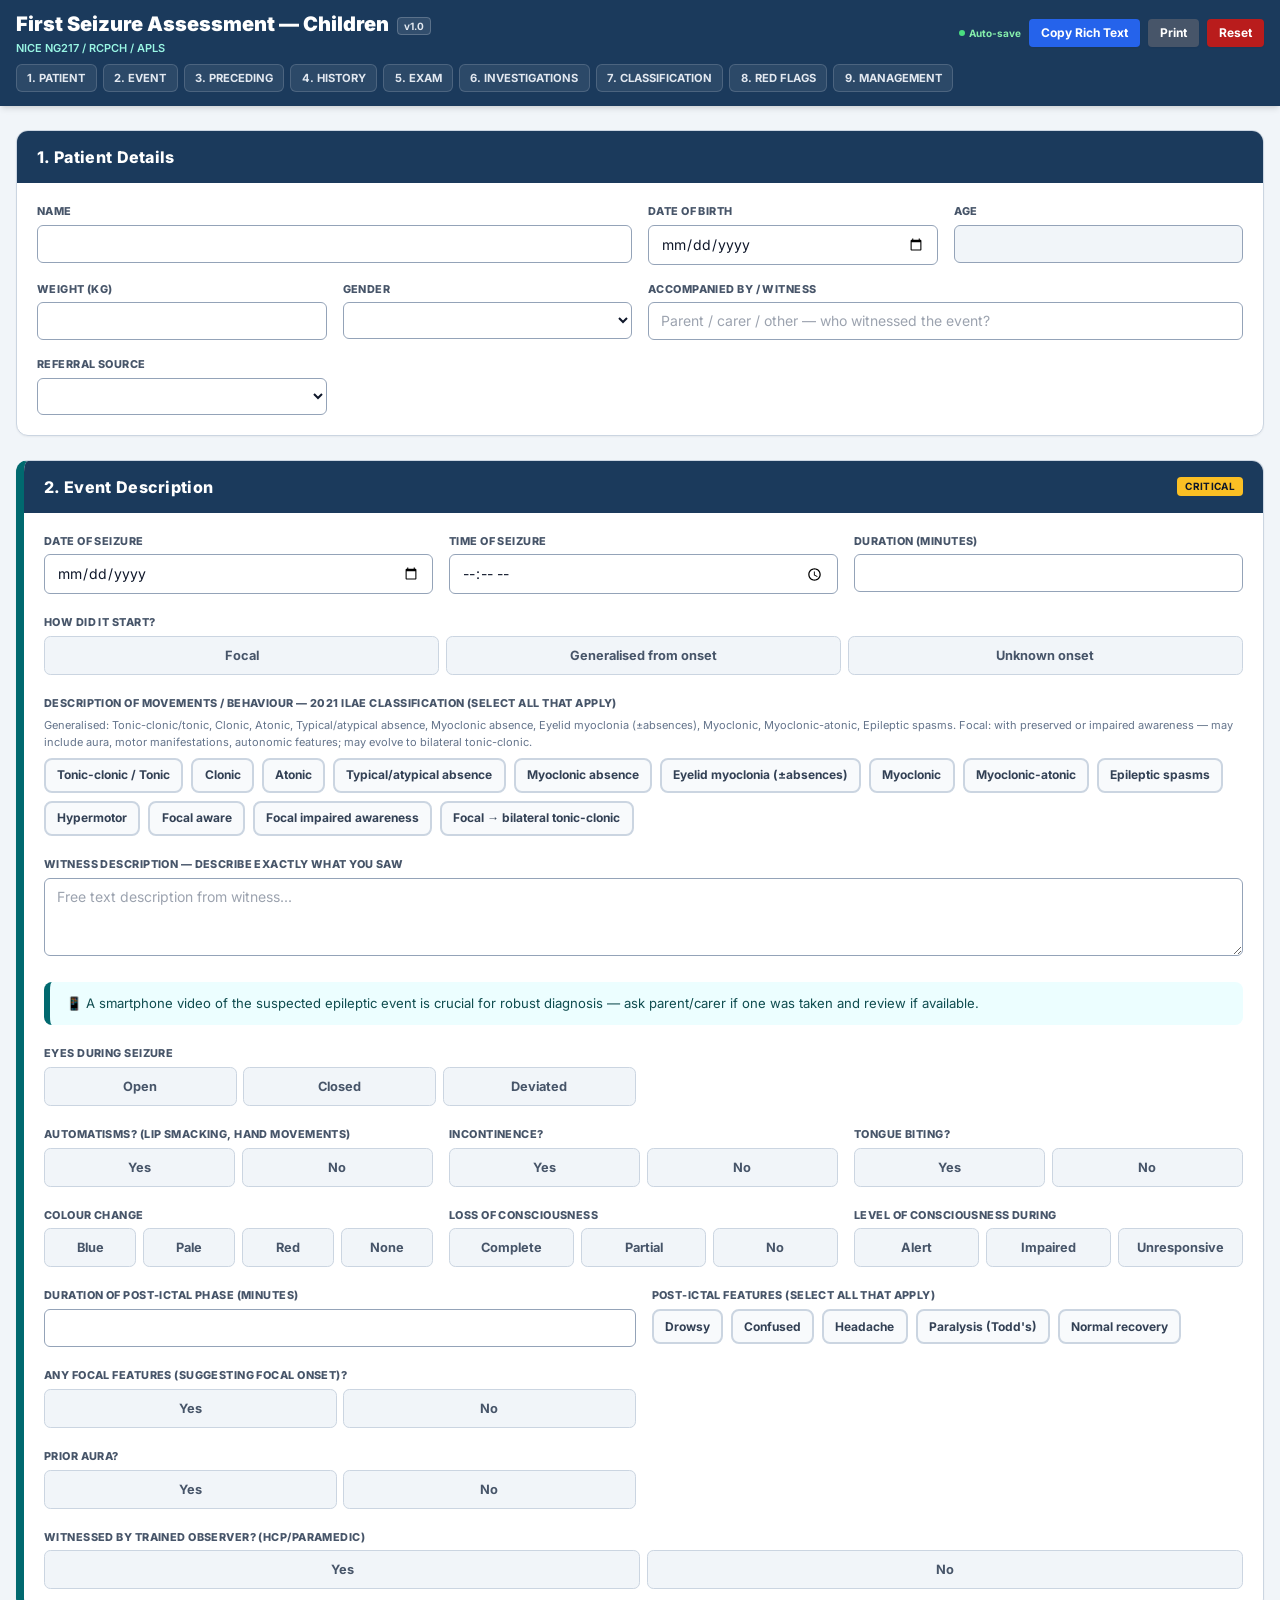
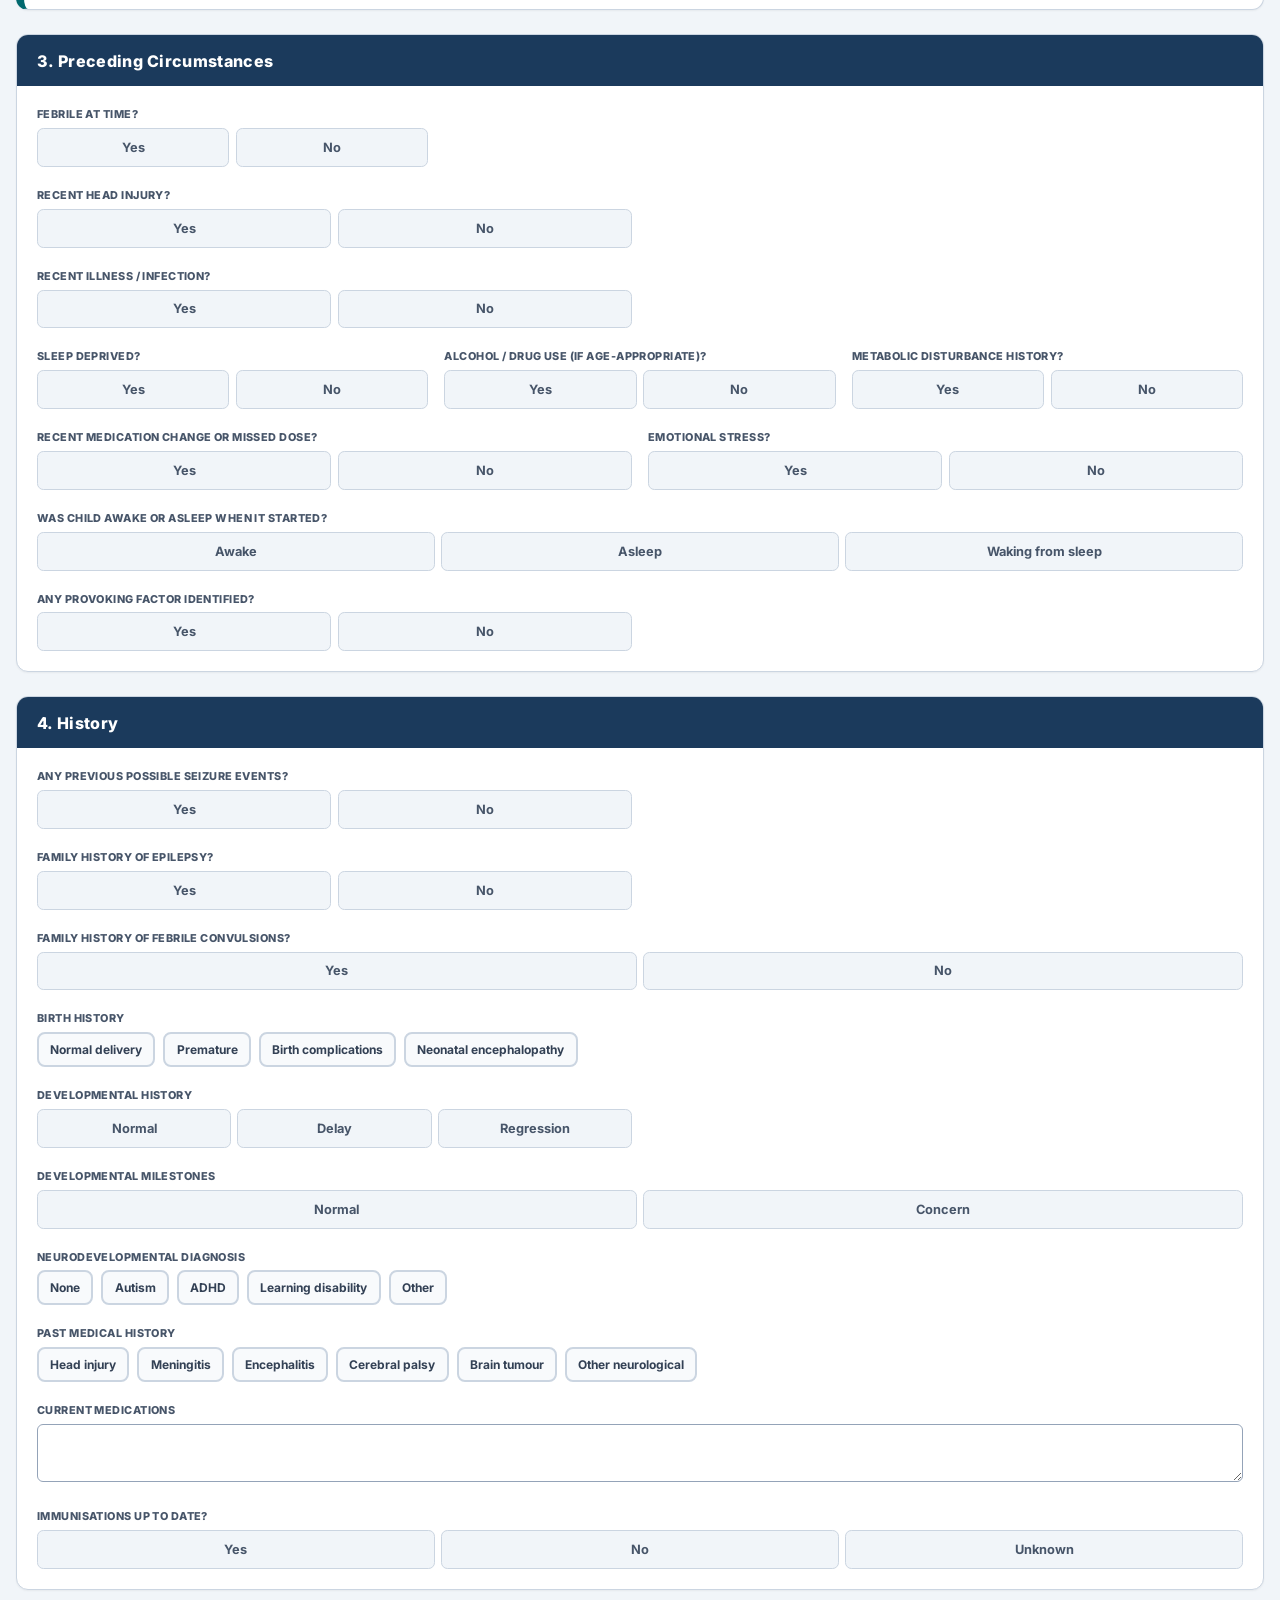
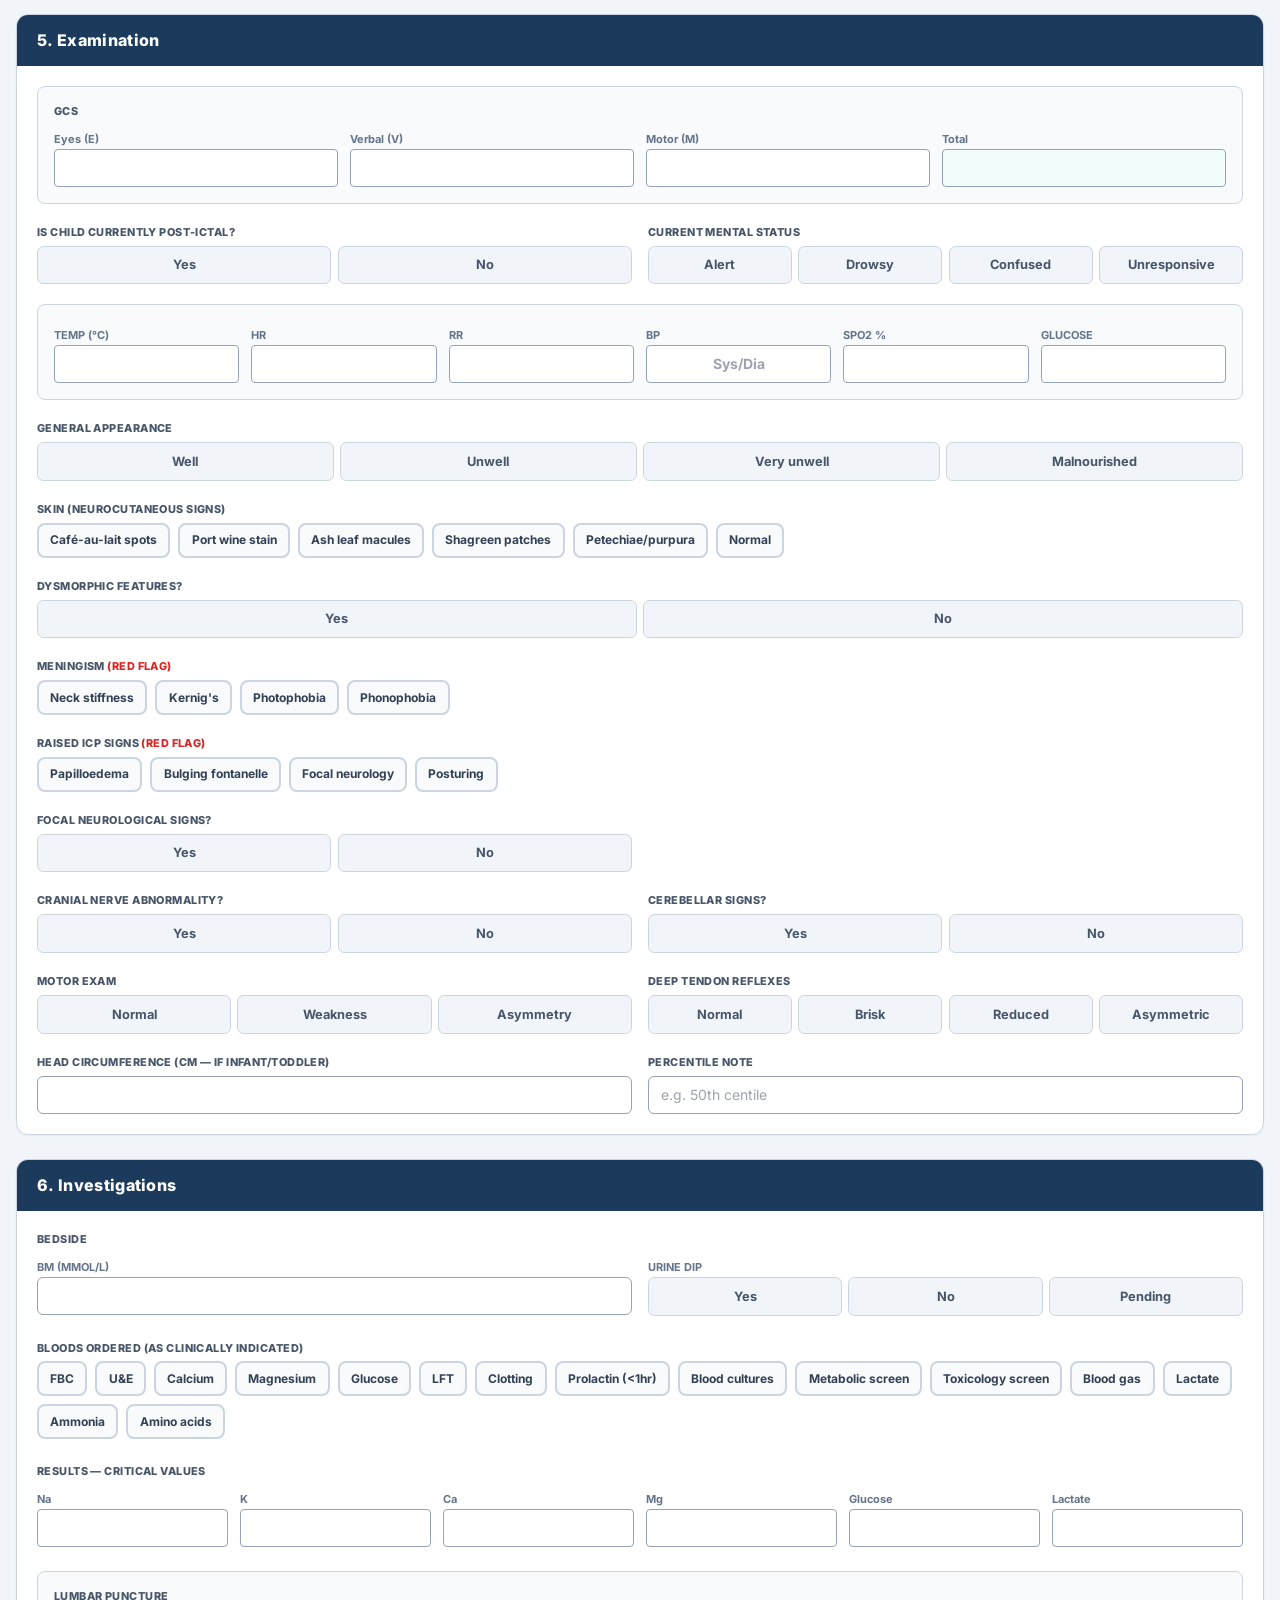
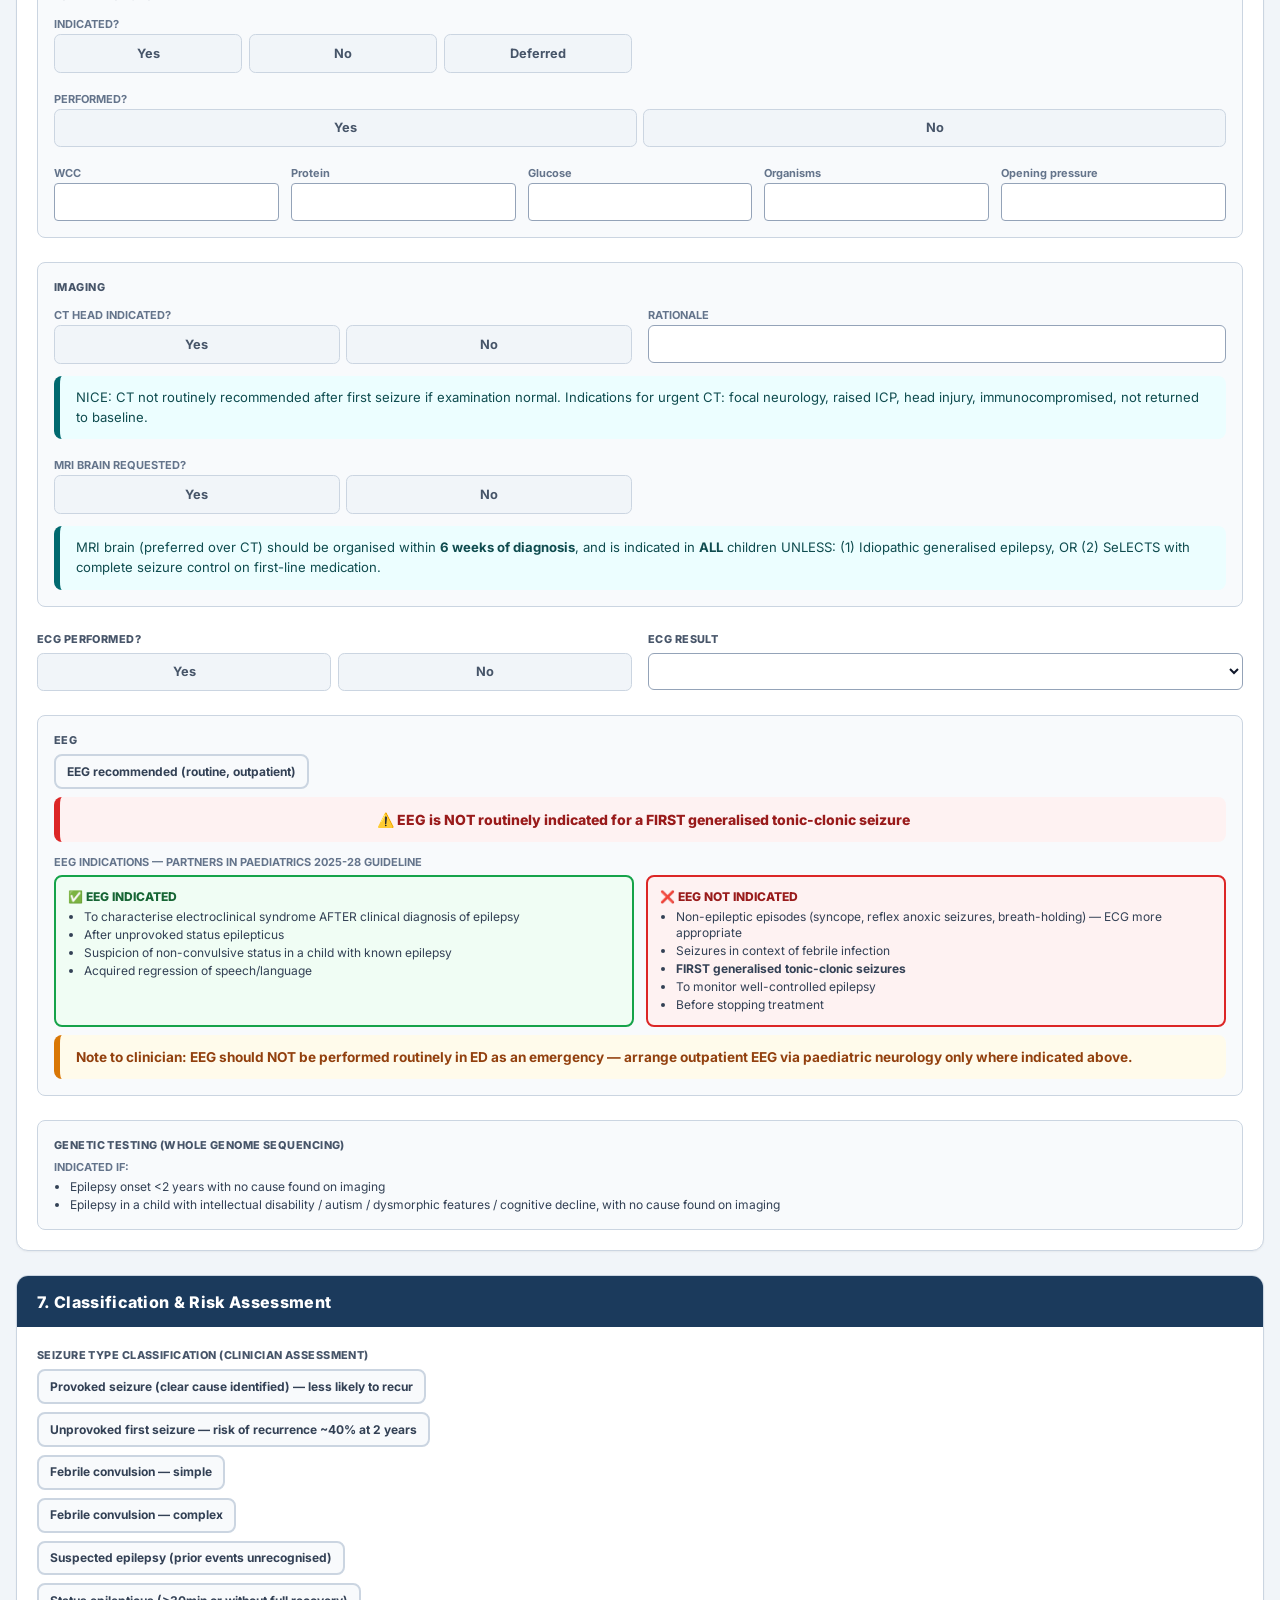
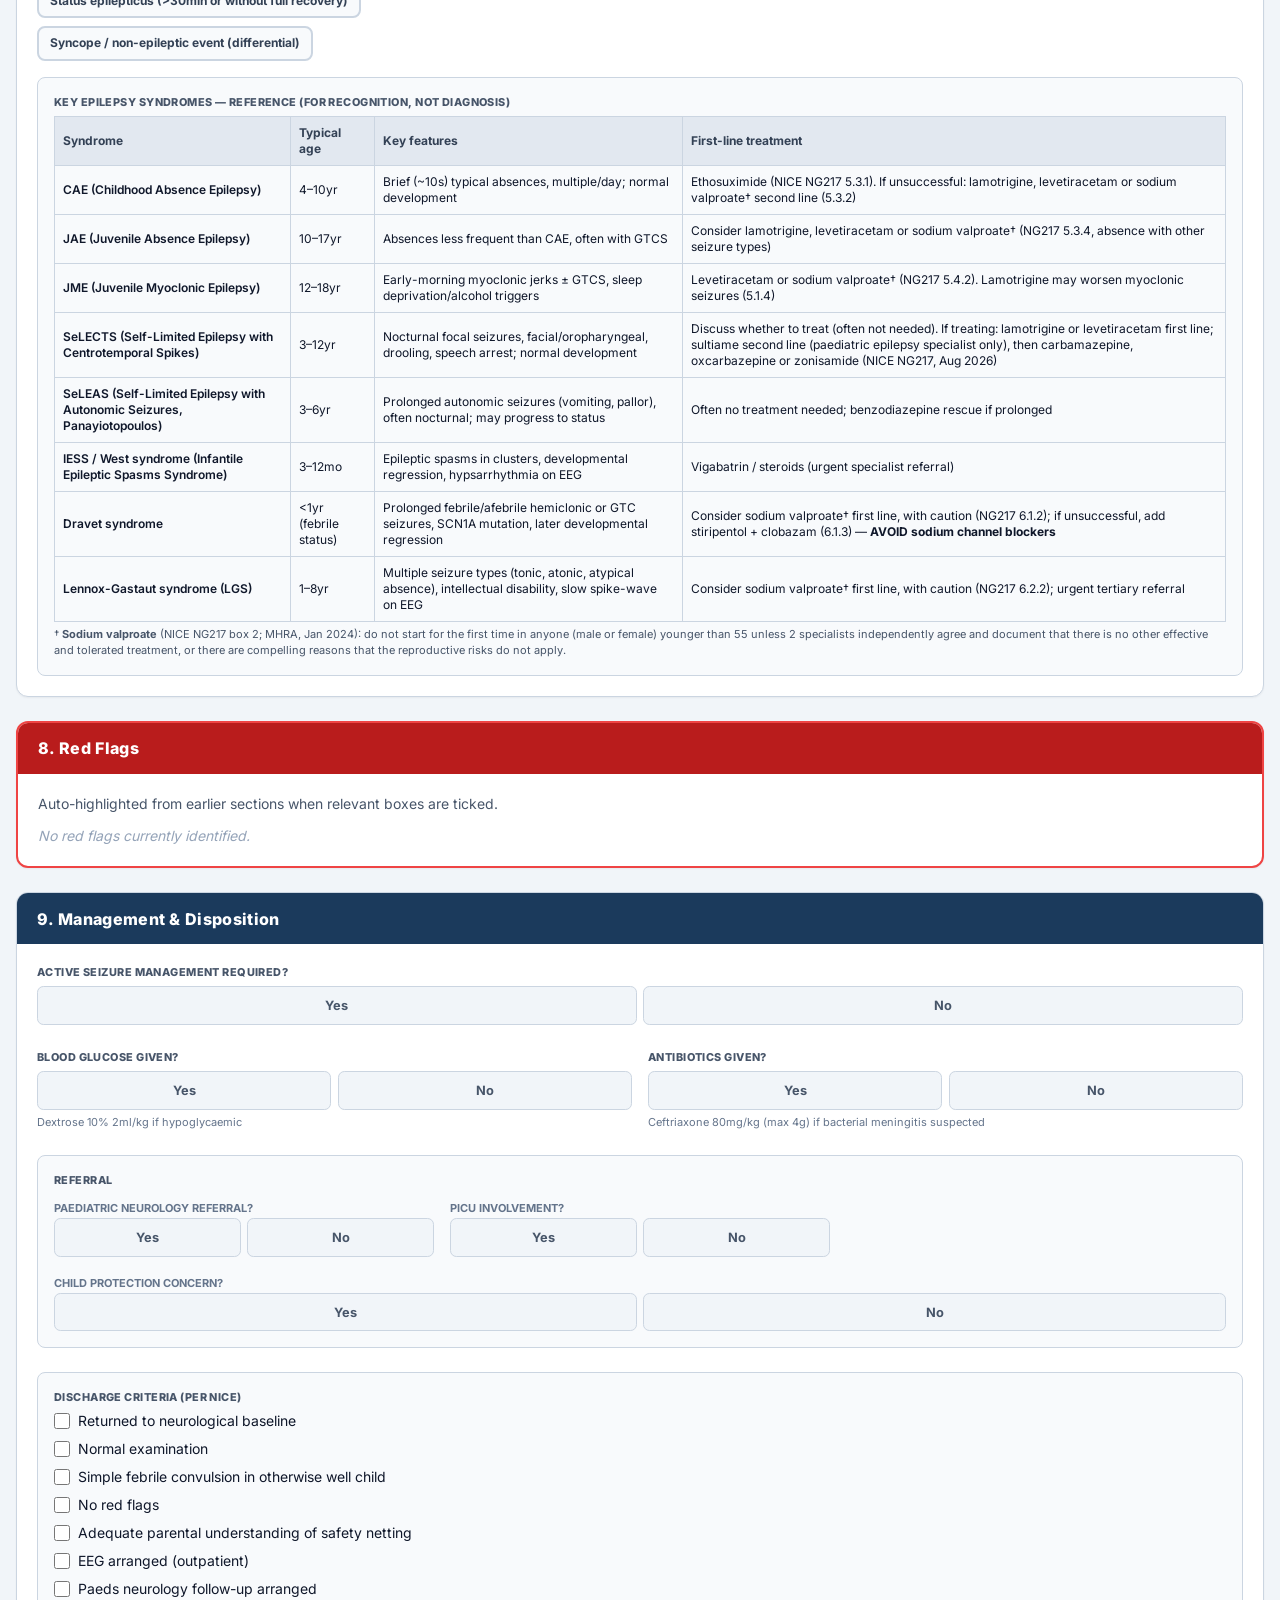
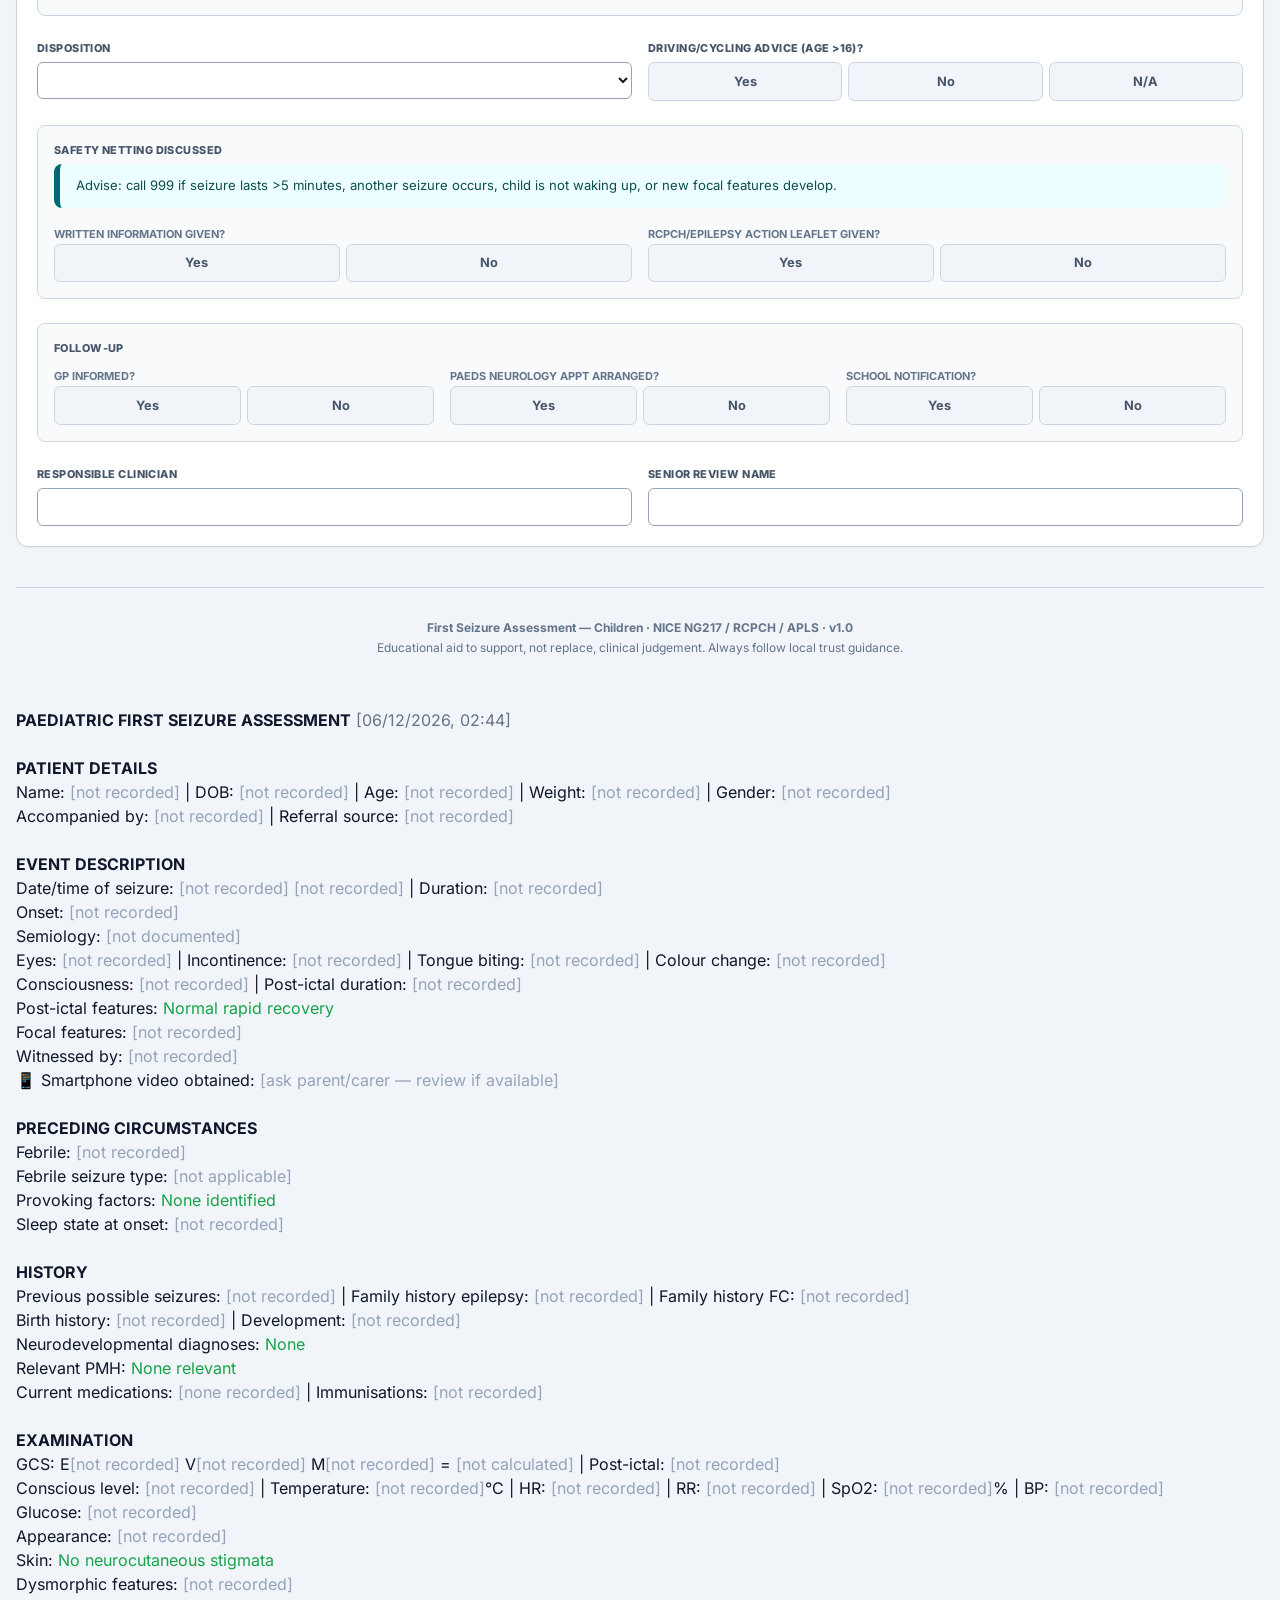
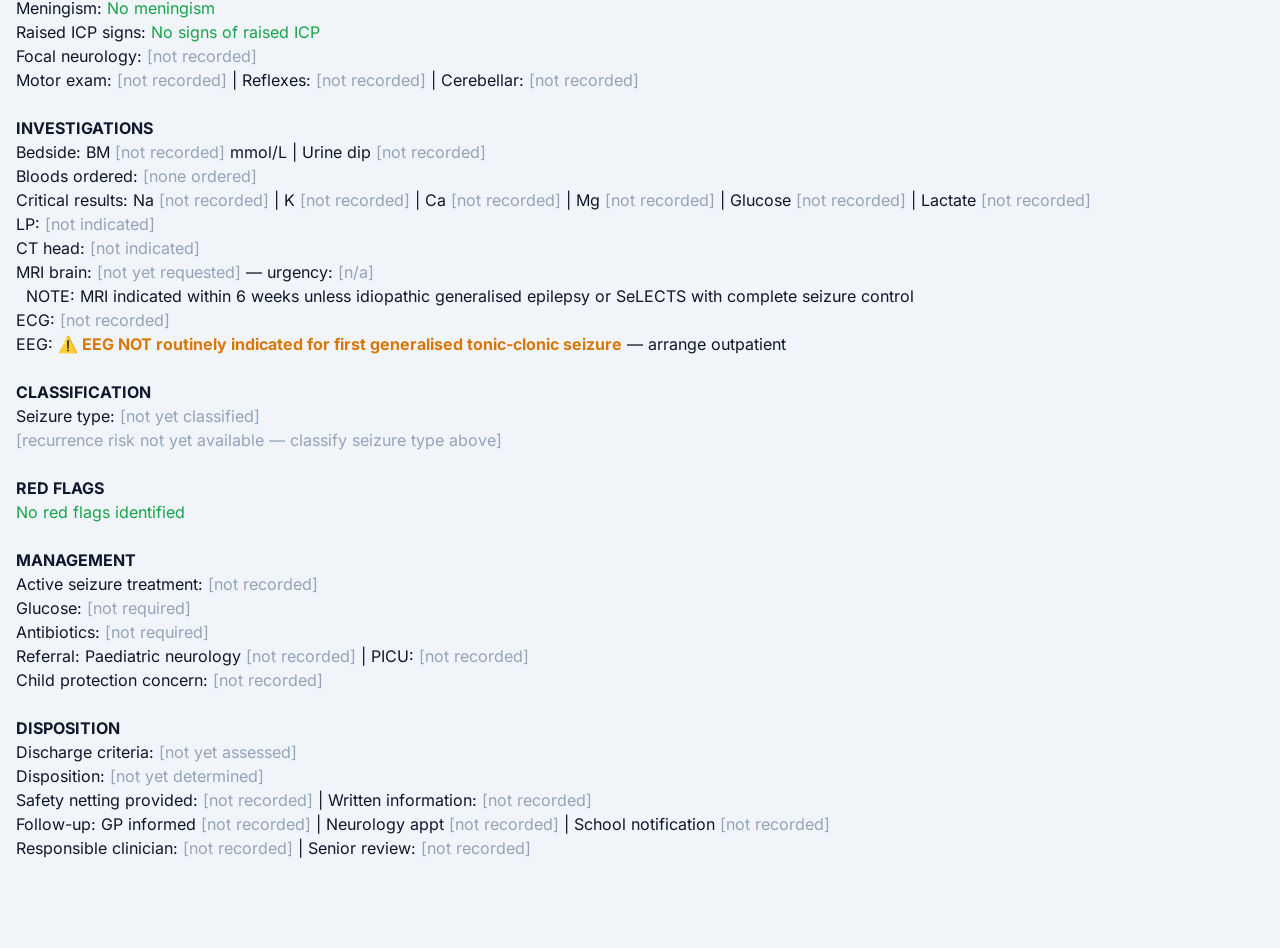
==== commit 32aa3fec: "Align syndrome first-line treatment with NICE NG217 and add valproate restriction - CAE: ethosuximid" ====
--- a/paed-seizure-standalone.html
+++ b/paed-seizure-standalone.html
@@ -858,17 +858,18 @@
                   </tr>
                 </thead>
                 <tbody>
-                  <tr><td class="p-2 border border-slate-300 font-semibold">CAE (Childhood Absence Epilepsy)</td><td class="p-2 border border-slate-300">4–10yr</td><td class="p-2 border border-slate-300">Brief (~10s) typical absences, multiple/day; normal development</td><td class="p-2 border border-slate-300">Ethosuximide / sodium valproate</td></tr>
-                  <tr><td class="p-2 border border-slate-300 font-semibold">JAE (Juvenile Absence Epilepsy)</td><td class="p-2 border border-slate-300">10–17yr</td><td class="p-2 border border-slate-300">Absences less frequent than CAE, often with GTCS</td><td class="p-2 border border-slate-300">Sodium valproate / lamotrigine</td></tr>
-                  <tr><td class="p-2 border border-slate-300 font-semibold">JME (Juvenile Myoclonic Epilepsy)</td><td class="p-2 border border-slate-300">12–18yr</td><td class="p-2 border border-slate-300">Early-morning myoclonic jerks ± GTCS, sleep deprivation/alcohol triggers</td><td class="p-2 border border-slate-300">Sodium valproate (levetiracetam if avoiding valproate)</td></tr>
+                  <tr><td class="p-2 border border-slate-300 font-semibold">CAE (Childhood Absence Epilepsy)</td><td class="p-2 border border-slate-300">4–10yr</td><td class="p-2 border border-slate-300">Brief (~10s) typical absences, multiple/day; normal development</td><td class="p-2 border border-slate-300">Ethosuximide (NICE NG217 5.3.1). If unsuccessful: lamotrigine, levetiracetam or sodium valproate† second line (5.3.2)</td></tr>
+                  <tr><td class="p-2 border border-slate-300 font-semibold">JAE (Juvenile Absence Epilepsy)</td><td class="p-2 border border-slate-300">10–17yr</td><td class="p-2 border border-slate-300">Absences less frequent than CAE, often with GTCS</td><td class="p-2 border border-slate-300">Consider lamotrigine, levetiracetam or sodium valproate† (NG217 5.3.4, absence with other seizure types)</td></tr>
+                  <tr><td class="p-2 border border-slate-300 font-semibold">JME (Juvenile Myoclonic Epilepsy)</td><td class="p-2 border border-slate-300">12–18yr</td><td class="p-2 border border-slate-300">Early-morning myoclonic jerks ± GTCS, sleep deprivation/alcohol triggers</td><td class="p-2 border border-slate-300">Levetiracetam or sodium valproate† (NG217 5.4.2). Lamotrigine may worsen myoclonic seizures (5.1.4)</td></tr>
                   <tr><td class="p-2 border border-slate-300 font-semibold">SeLECTS (Self-Limited Epilepsy with Centrotemporal Spikes)</td><td class="p-2 border border-slate-300">3–12yr</td><td class="p-2 border border-slate-300">Nocturnal focal seizures, facial/oropharyngeal, drooling, speech arrest; normal development</td><td class="p-2 border border-slate-300">Discuss whether to treat (often not needed). If treating: lamotrigine or levetiracetam first line; sultiame second line (paediatric epilepsy specialist only), then carbamazepine, oxcarbazepine or zonisamide (NICE NG217, Aug 2026)</td></tr>
                   <tr><td class="p-2 border border-slate-300 font-semibold">SeLEAS (Self-Limited Epilepsy with Autonomic Seizures, Panayiotopoulos)</td><td class="p-2 border border-slate-300">3–6yr</td><td class="p-2 border border-slate-300">Prolonged autonomic seizures (vomiting, pallor), often nocturnal; may progress to status</td><td class="p-2 border border-slate-300">Often no treatment needed; benzodiazepine rescue if prolonged</td></tr>
                   <tr><td class="p-2 border border-slate-300 font-semibold">IESS / West syndrome (Infantile Epileptic Spasms Syndrome)</td><td class="p-2 border border-slate-300">3–12mo</td><td class="p-2 border border-slate-300">Epileptic spasms in clusters, developmental regression, hypsarrhythmia on EEG</td><td class="p-2 border border-slate-300">Vigabatrin / steroids (urgent specialist referral)</td></tr>
-                  <tr><td class="p-2 border border-slate-300 font-semibold">Dravet syndrome</td><td class="p-2 border border-slate-300">&lt;1yr (febrile status)</td><td class="p-2 border border-slate-300">Prolonged febrile/afebrile hemiclonic or GTC seizures, SCN1A mutation, later developmental regression</td><td class="p-2 border border-slate-300">Sodium valproate / stiripentol — <strong>AVOID sodium channel blockers</strong></td></tr>
-                  <tr><td class="p-2 border border-slate-300 font-semibold">Lennox-Gastaut syndrome (LGS)</td><td class="p-2 border border-slate-300">1–8yr</td><td class="p-2 border border-slate-300">Multiple seizure types (tonic, atonic, atypical absence), intellectual disability, slow spike-wave on EEG</td><td class="p-2 border border-slate-300">Sodium valproate; urgent tertiary referral</td></tr>
+                  <tr><td class="p-2 border border-slate-300 font-semibold">Dravet syndrome</td><td class="p-2 border border-slate-300">&lt;1yr (febrile status)</td><td class="p-2 border border-slate-300">Prolonged febrile/afebrile hemiclonic or GTC seizures, SCN1A mutation, later developmental regression</td><td class="p-2 border border-slate-300">Consider sodium valproate† first line, with caution (NG217 6.1.2); if unsuccessful, add stiripentol + clobazam (6.1.3) — <strong>AVOID sodium channel blockers</strong></td></tr>
+                  <tr><td class="p-2 border border-slate-300 font-semibold">Lennox-Gastaut syndrome (LGS)</td><td class="p-2 border border-slate-300">1–8yr</td><td class="p-2 border border-slate-300">Multiple seizure types (tonic, atonic, atypical absence), intellectual disability, slow spike-wave on EEG</td><td class="p-2 border border-slate-300">Consider sodium valproate† first line, with caution (NG217 6.2.2); urgent tertiary referral</td></tr>
                 </tbody>
               </table>
             </div>
+            <p class="text-[11px] text-slate-600 mt-1">† <strong>Sodium valproate</strong> (NICE NG217 box 2; MHRA, Jan 2024): do not start for the first time in anyone (male or female) younger than 55 unless 2 specialists independently agree and document that there is no other effective and tolerated treatment, or there are compelling reasons that the reproductive risks do not apply.</p>
           </div>
         </div>
       </section>
